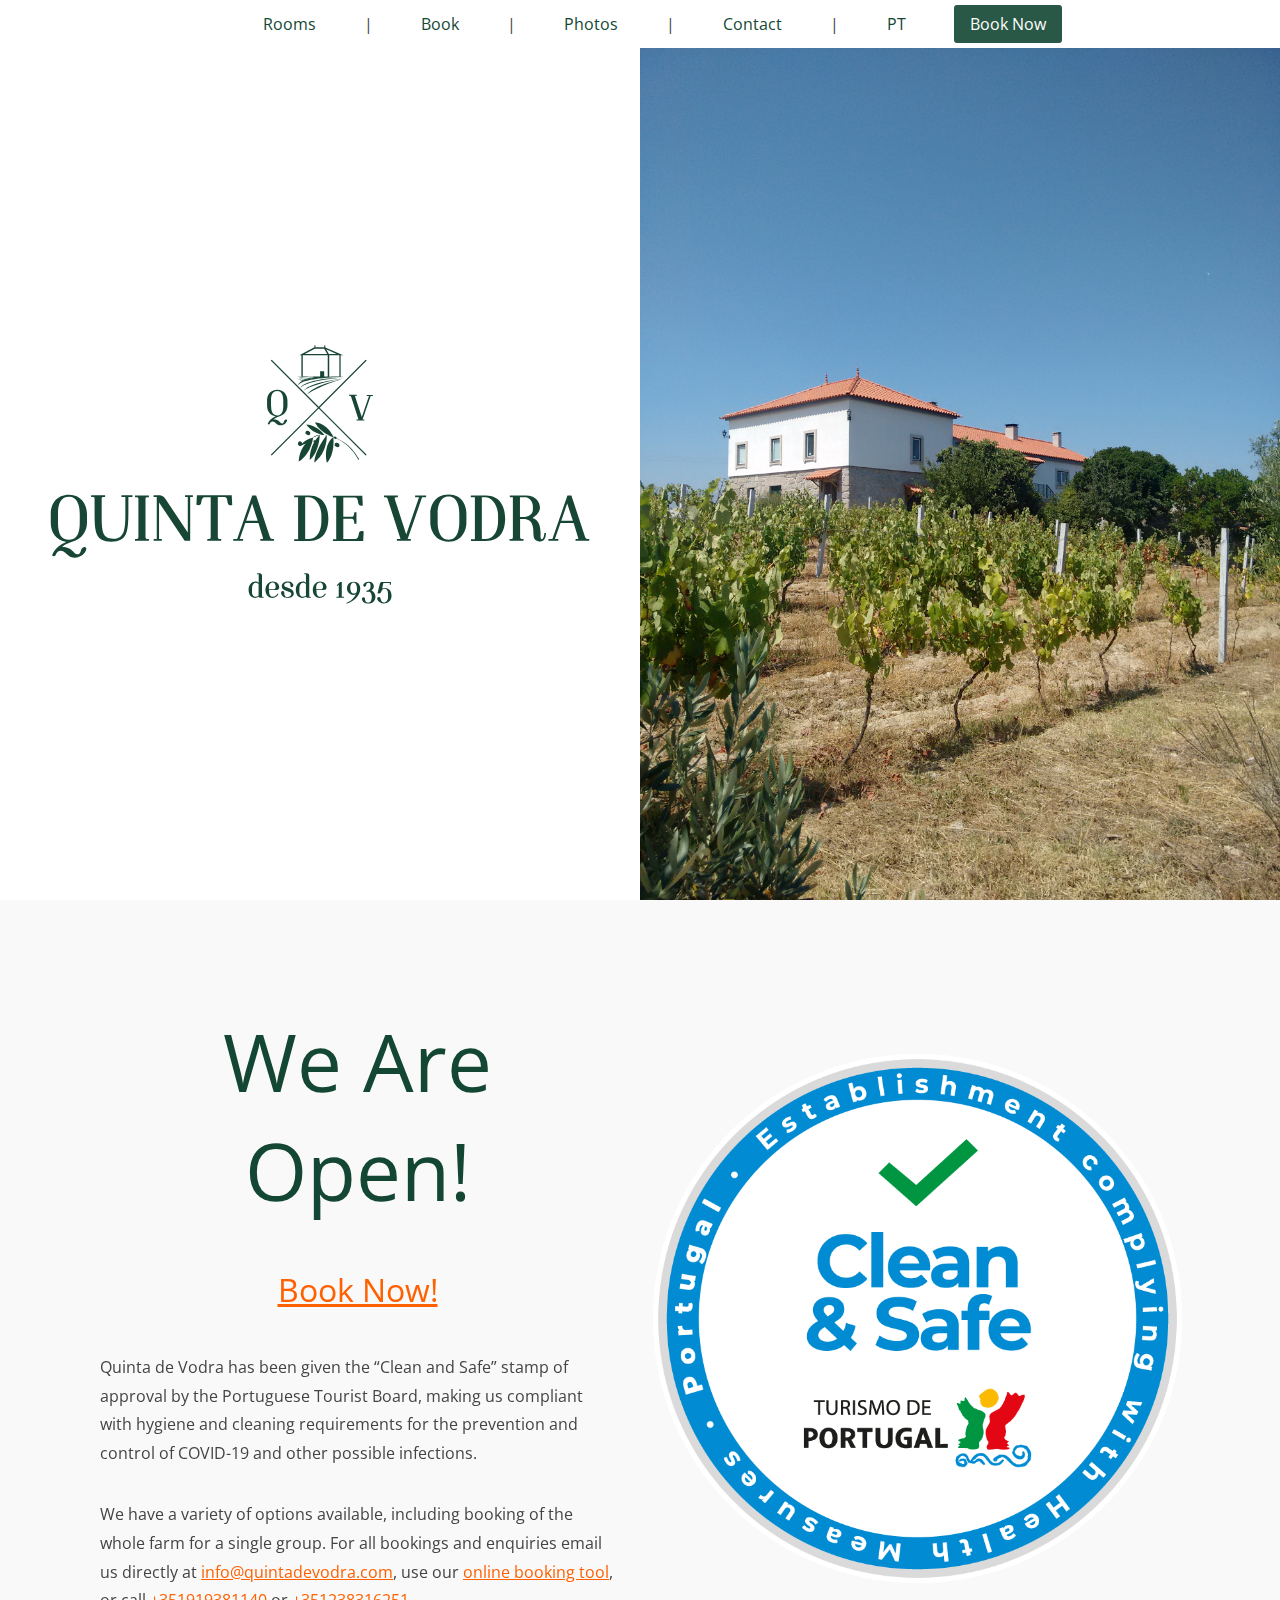
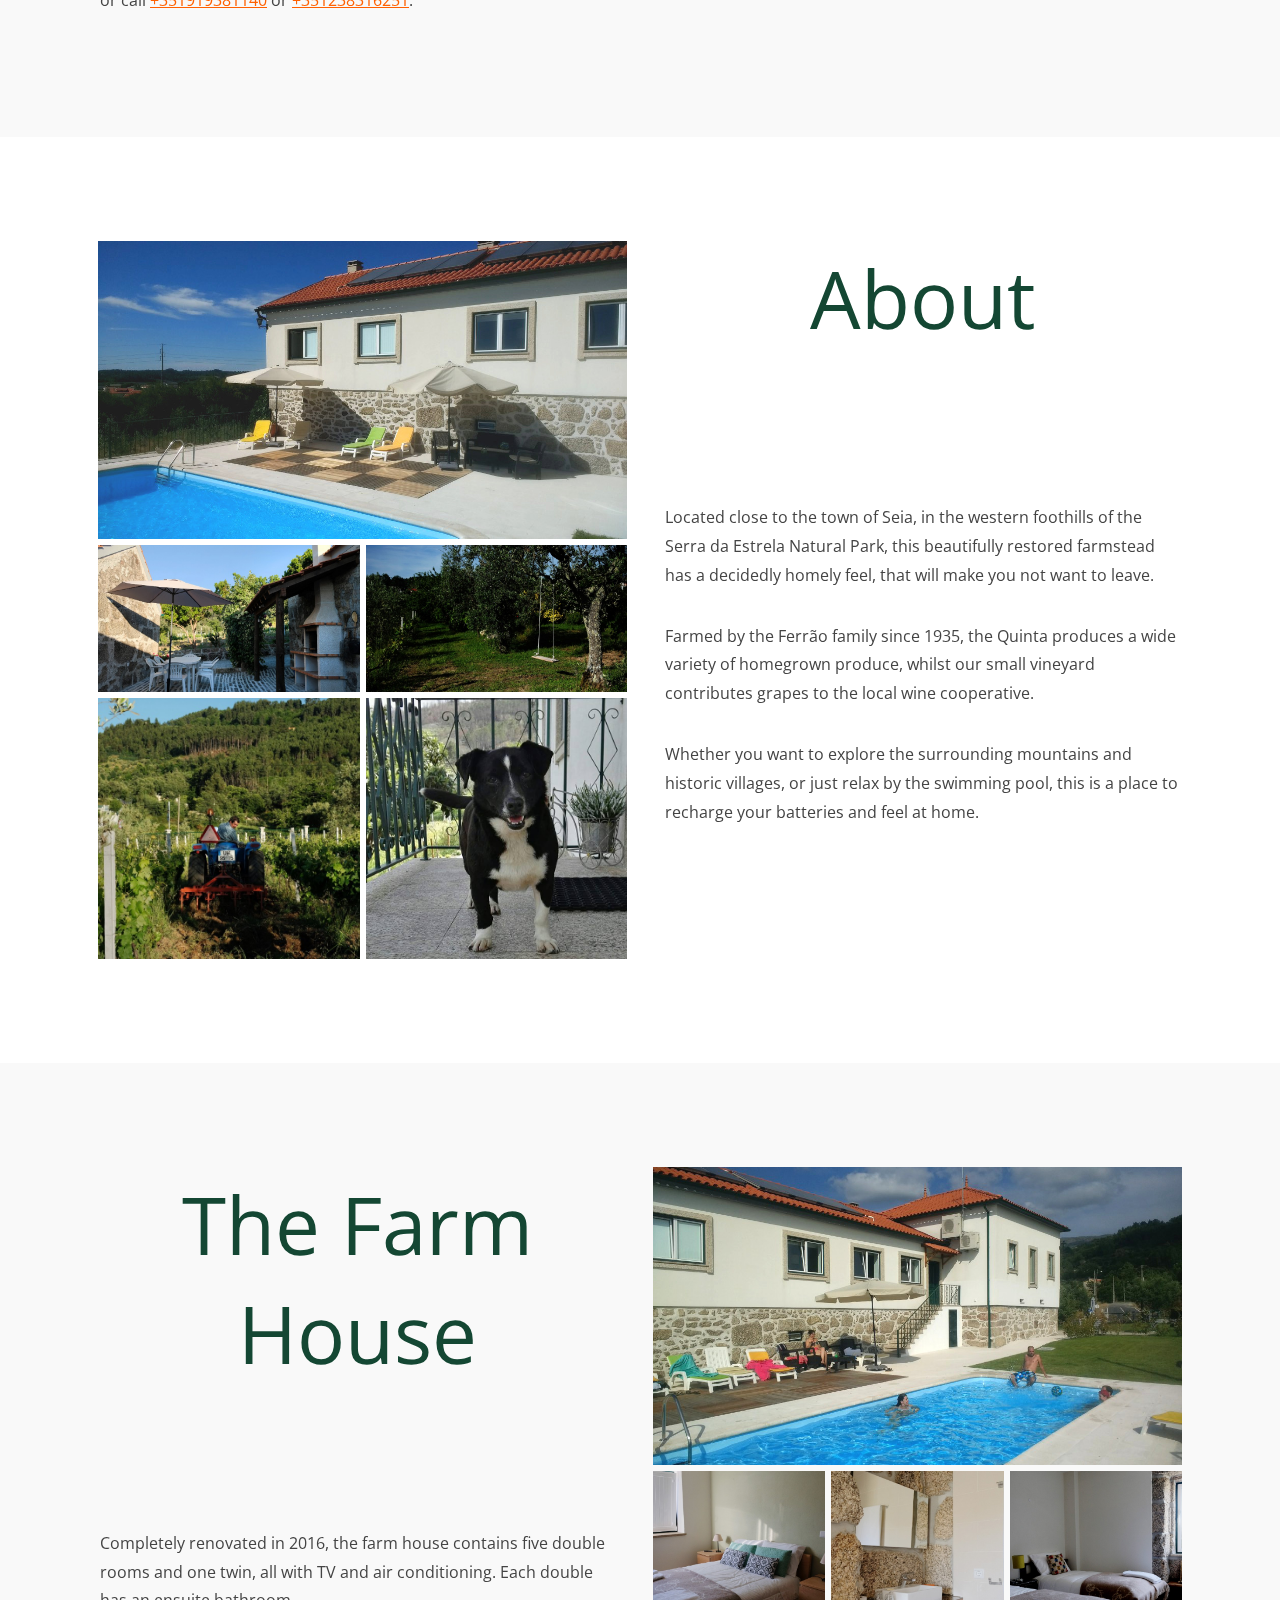
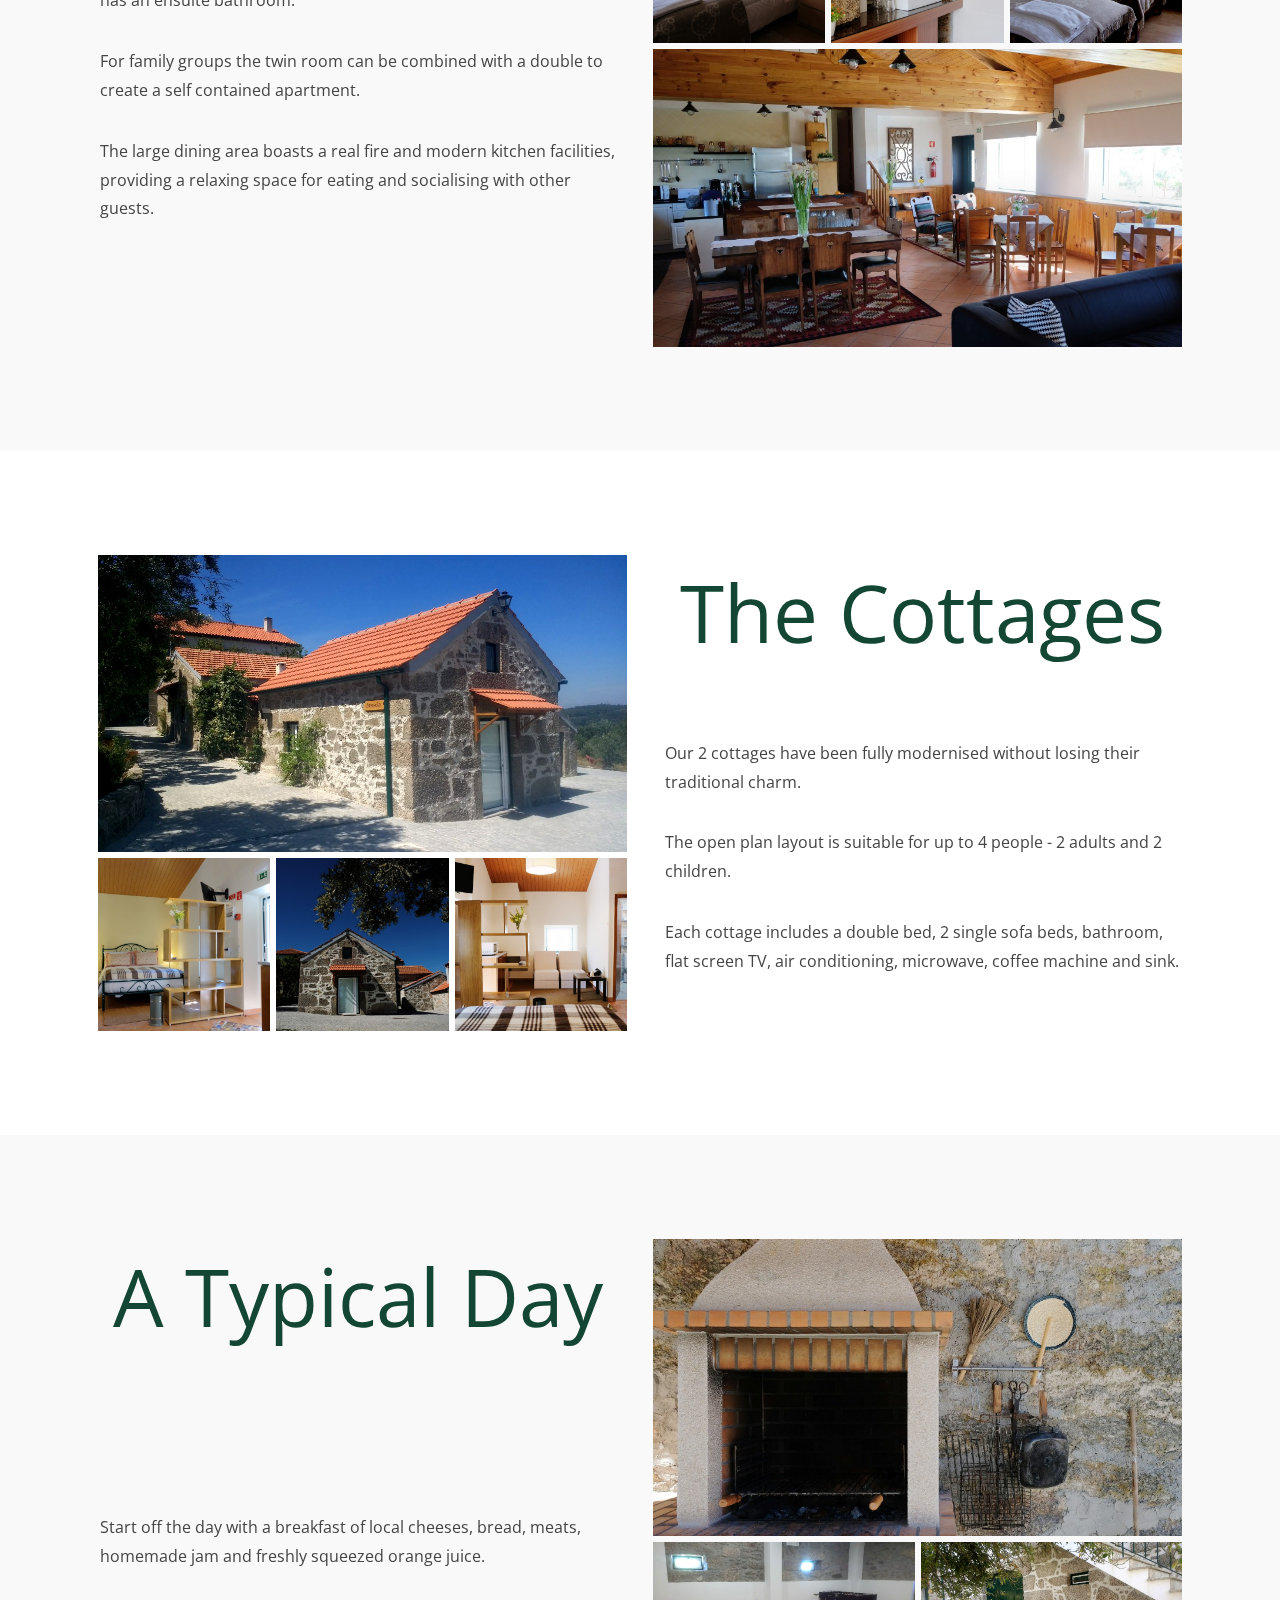
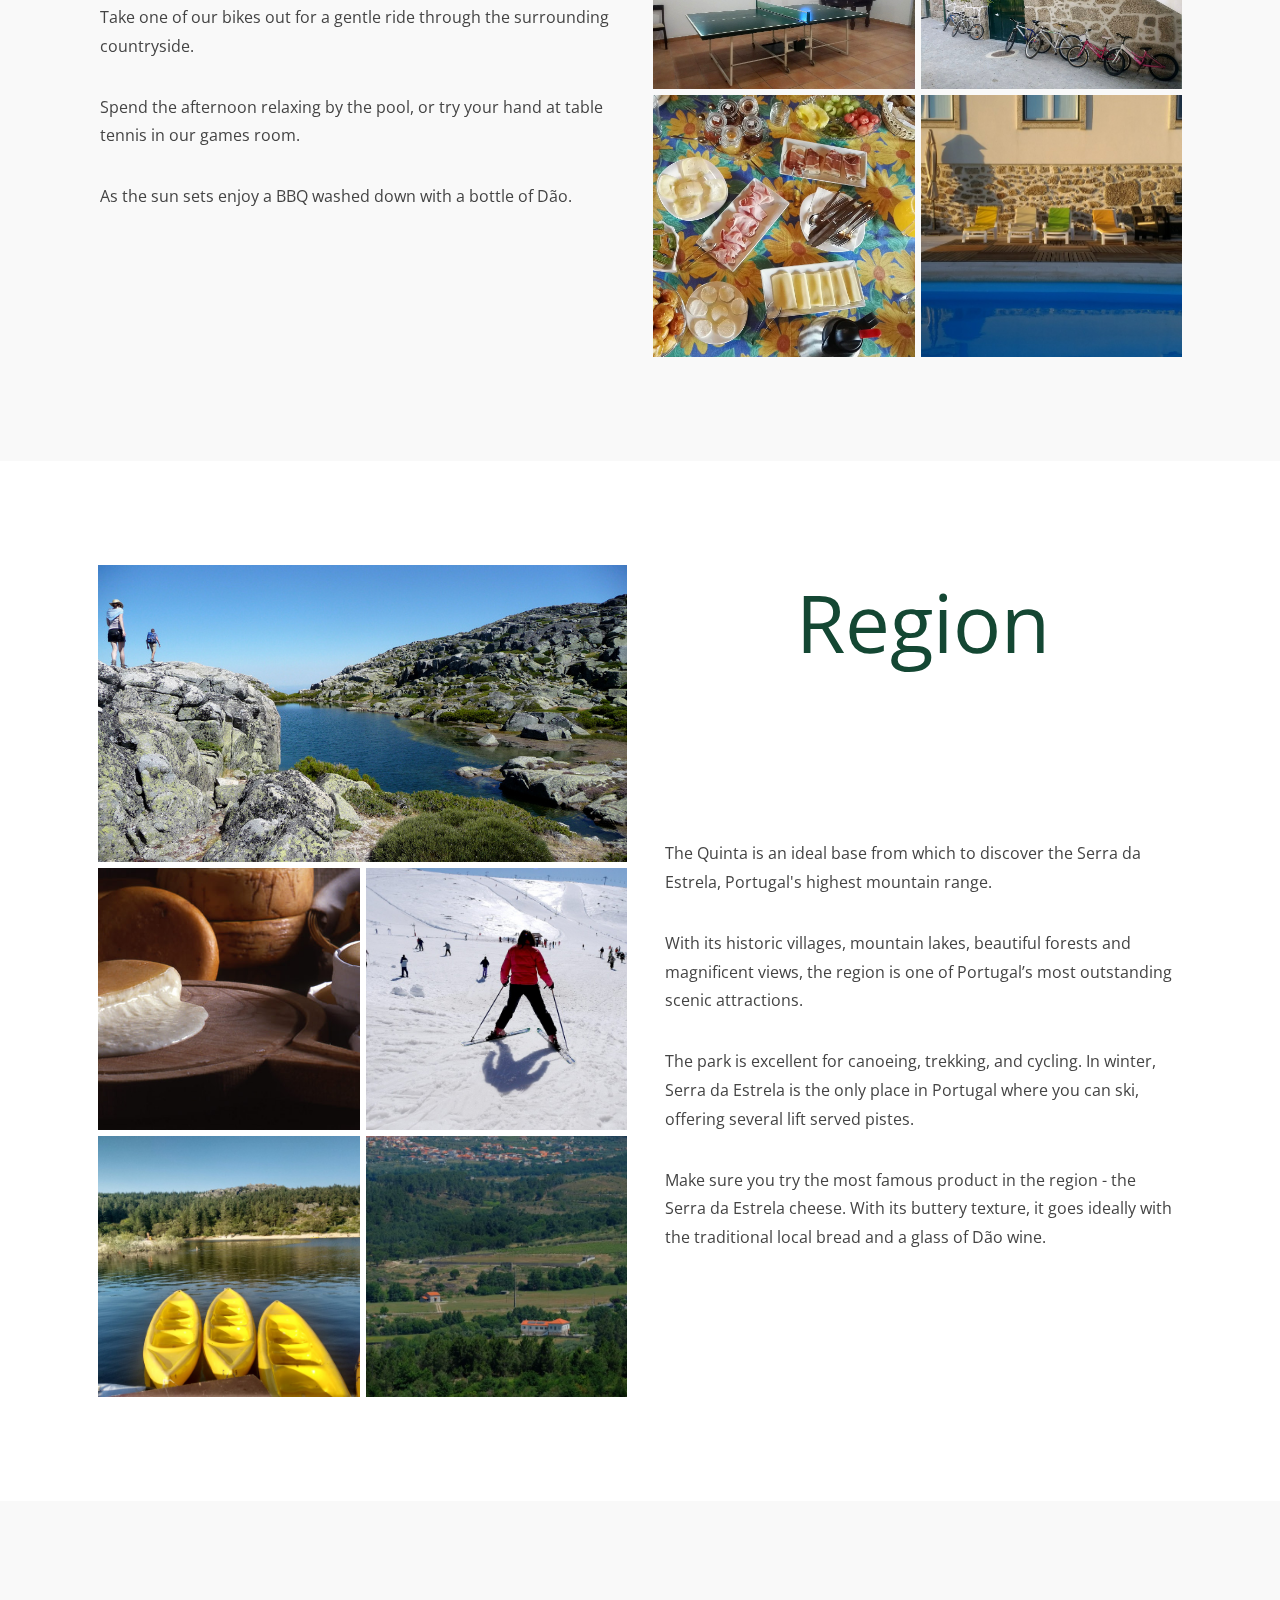
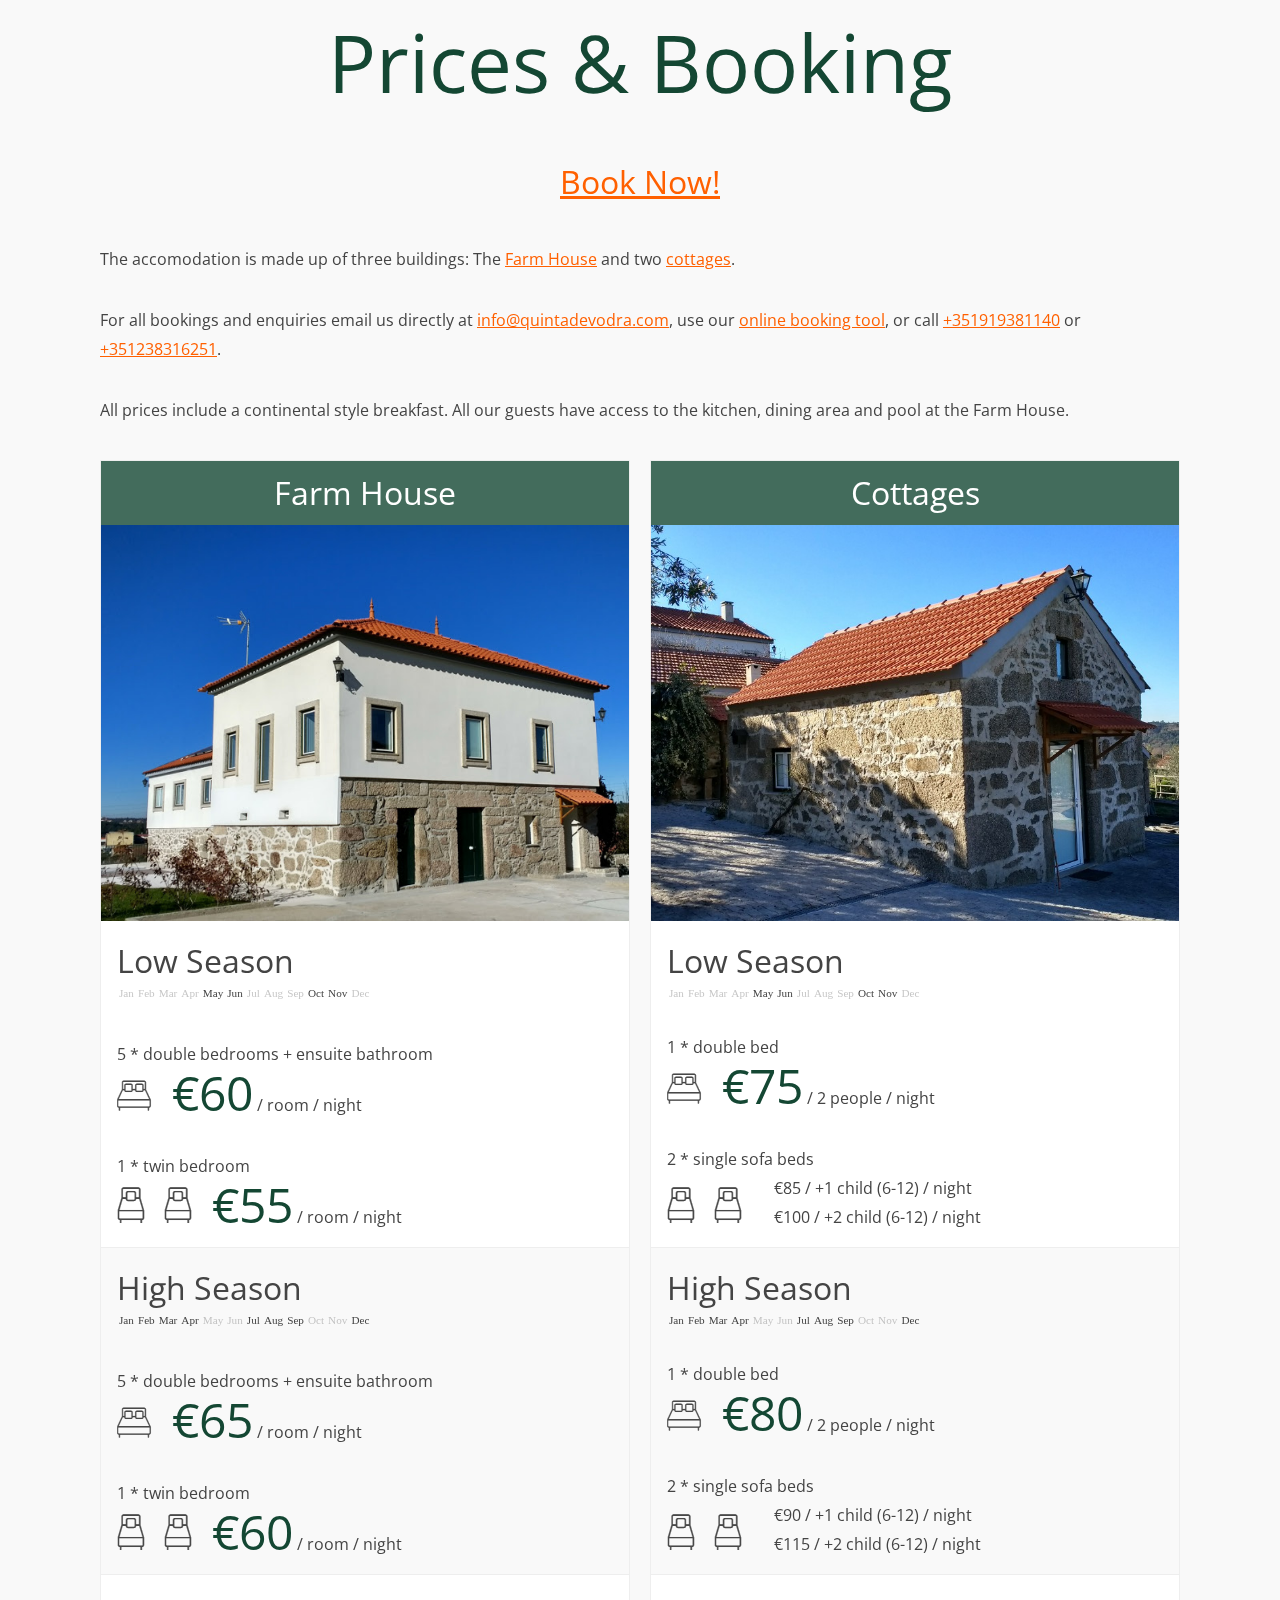
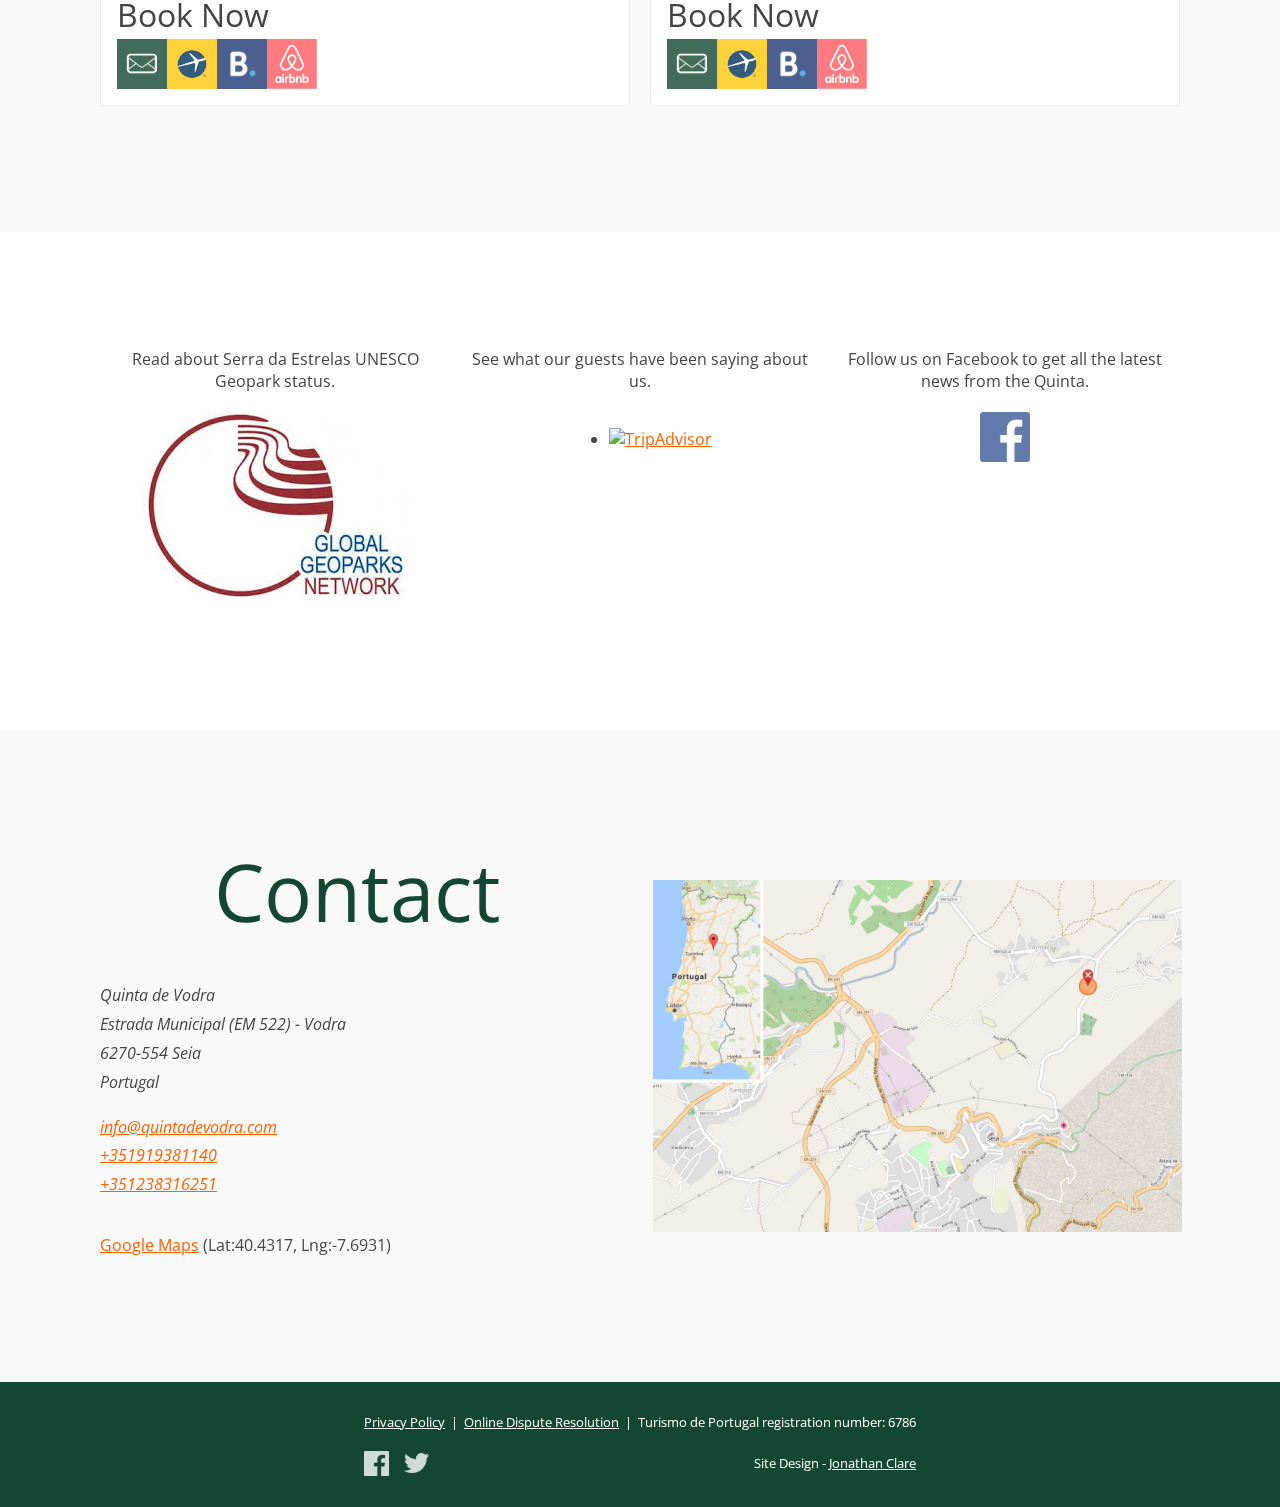
==== index.html @ 59749ae4 "Update" ====
<!doctype html>
<html lang="en">
    <head>
        <title>Quinta de Vodra</title>
        <link rel="icon" href="./img/icon.png">

        <!-- Defaults -->
        <meta charset="utf-8">
        <meta http-equiv="x-ua-compatible" content="ie=edge">
        <meta name="viewport" content="width=device-width, initial-scale=1">

        <!-- Keywords for google search -->
        <meta name="description" content="Located 2km from the town of Seia, in the western foothills of the Serra da Estrela Natural Park, this beautifully restored farmstead has a decidedly homely feel, that will make you not want to leave.">
        <meta name="keywords" content="Quinta, Quinta de Vodra, Serra da Estrela, Seia, Portugal, R:Região do Centro, Hotel, Hotéis, unesco, geopark">

        <!-- Facebook -->          
        <meta property="og:title" content="Quinta de Vodra" />
        <meta property="og:type" content="website" />
        <meta property="og:image" content="http://quintadevodra.com/img/house_square.jpg" />
        <meta property="og:url" content="http://quintadevodra.com" />
        <meta property="og:description" content="Located 3km from the town of Seia, in the western foothills of the Serra da Estrela Natural Park, this beautifully restored farmstead has a decidedly homely feel, that will make you not want to leave." />

        <!-- Twitter -->          
        <meta name="twitter:title" content="Quinta de Vodra" />
        <meta name="twitter:card" content="summary" />
        <meta name="twitter:description" content="Located 3km from the town of Seia, in the western foothills of the Serra da Estrela Natural Park, this beautifully restored farmstead has a decidedly homely feel, that will make you not want to leave." />
        <meta name="twitter:image" content="http://quintadevodra.com/img/house_square.jpg" />

        <!-- Language version hint for google search -->
        <link rel="alternatve" hreflang="x-default" href="http://quintadevodra.com/">
        <link rel="alternatve" hreflang="pt" href="http://quintadevodra.com/pt/">

        <!-- Import webfonts -->
        <link href="https://fonts.googleapis.com/css?family=Open+Sans" rel="stylesheet">
        <link href="https://fonts.googleapis.com/css?family=Open+Sans+Condensed:Light" rel="stylesheet">

        <!-- Styles -->
        <link rel="stylesheet" type="text/css" href="./css/main.css"  />

        <!-- JavaScript -->
        <script src="./js/modernizr-custom.js"></script>
        <script src="./js/main.js"></script>
    </head>
    <body>

        <!-- Header -->
        <nav role="navigation" class="nav header flex-box">  
            <a class="nav-link flex-box" href="#mainhouse">Rooms</a> 
            <div class="flex-box">|</div>
            <a class="nav-link flex-box" href="#booking">Book</a>
            <div class="flex-box">|</div>
            <a class="nav-find-us nav-link flex-box" href="javascript:openSlideShow()">Photos</a>
            <div class="nav-find-us flex-box">|</div>
            <a class="nav-find-us nav-link flex-box" href="#contact">Contact</a>
            <div class="nav-find-us flex-box">|</div>
            <a class="nav-link flex-box" href="./pt/">PT</a>
            <div class="book-now-container flex-box" ><a class="book-now-button" href="https://neo.cultbooking.com/CPC/?agentcode=58078&hotelcode=56788&lang=en">Book Now</a></div>
         </nav>

        <!-- Banner-->
        <header class="banner flex-box">
            <div class="flex-box"><div class="banner-logo" style="background-image:url('./img/logo.svg')"></div></div>
            <div class="bg-img" style="background-image:url('./img/house.jpg')"></div>
        </header>

        <!-- Main content -->
        <main class="main">
            
            <section>
                <div class="section flex-box">
                    <div class="section-content flex-box">
                        <div class="section-header">We Are Open!</div>
                        <div class="section-info flex-box">
                            <p class="book-now"><a href="https://neo.cultbooking.com/CPC/?agentcode=58078&hotelcode=56788&lang=en">Book Now!</a></p>
                            <p>Quinta de Vodra has been given the “Clean and Safe” stamp of approval by the Portuguese Tourist Board,
                                making us compliant with hygiene and cleaning requirements for the 
                                prevention and control of COVID-19 and other possible infections.</p>
                            <p>We have a variety of options available, including booking of the whole farm for a single group. 
                                For all bookings and enquiries email us directly at <a href="mailto:info@quintadevodra.com?subject=Quinta de Vodra Website Booking Enquiry">info@quintadevodra.com</a>, use our <a href="https://neo.cultbooking.com/CPC/?agentcode=58078&hotelcode=56788&lang=en" target="_blank">online booking tool</a>, or call <a href="tel:+351919381140">+351919381140</a> or <a href="tel:+351238316251">+351238316251</a>.</p>
                        </div>   
                    </div>
                    <div class="section-images flex-box">
                        <div class="flex-box">
                             <div><div class="bg-img ratio-1-1 bg-img-contain" style="background-image:url('./img/clean.png');"></div></div>
                        </div>
                    </div>
                </div>
            </section> 
            
            <!-- About section -->
            <section id="about">
                <div class="section switch flex-box">
                    <div class="section-content flex-box">
                        <div class="section-header">About</div>
                        <div class="section-info flex-box">  
                            <p>Located close to the town of Seia, in the western foothills of the Serra da Estrela Natural Park, this beautifully restored farmstead has a decidedly homely feel, that will make you not want to leave.</p>
                            <p>Farmed by the Ferrão family since 1935, the Quinta produces a wide variety of homegrown produce, whilst our small vineyard contributes grapes to the local wine cooperative.</p>
                            <p>Whether you want to explore the surrounding mountains and historic villages, or just relax by the swimming pool, this is a place to recharge your batteries and feel at home.</p>
                        </div>
                    </div>                        
                    <div class="section-images flex-box">
                        <div class="flex-box">
                            <div><div class="slide bg-img ratio-16-9" style="background-image:url('./img/IMG_20170725_165225070.jpg')" data-title="The Pool"></div></div>
                        </div>
                        <div class="flex-box">
                            <div><div class="slide bg-img ratio-16-9" style="background-image:url('./img/DSCF3603.jpg')" data-title="BBQ"></div></div>
                            <div><div class="slide bg-img ratio-16-9" style="background-image:url('./img/DSCF4002.jpg')" data-title="The Farm"></div></div>
                        </div>
                        <div class="flex-box">
                            <div><div class="slide bg-img ratio-1-1" style="background-image:url('./img/DSCF3599.jpg')" data-title="Farm Work"></div></div>
                            <div><div class="slide bg-img ratio-1-1" style="background-image:url('./img/faisca.jpg')" data-title="Faisca, our friendly farm dog"></div></div>
                        </div>
                    </div>
                </div>
            </section>

            <!-- Rooms section -->
            <!--section id="rooms">
                <div class="section flex-box">
                    <div class="section-content flex-box">
                        <div class="section-header">Accommodation</div>
                        <div class="section-info flex-box">                          
                            <p>The accomodation is composed of three buildings: The <a href="#mainhouse">Farm House</a> and two separate <a href="#cottages">cottages</a>. All our guests have access to the kitchen, dining area and pool at the Farm House.</p>
                        </div>   
                    </div>      
                </div>
            </section-->

            <!-- Farm House section -->
            <section id="mainhouse">
                <div class="section flex-box">
                    <div class="section-content flex-box">
                        <div class="section-header">The Farm House</div>
                        <div class="section-info flex-box">          
                            <p>Completely renovated in 2016, the farm house contains five double rooms and one twin, all with TV and air conditioning. Each double has an ensuite bathroom.</p>
                            <p>For family groups the twin room can be combined with a double to create a self contained apartment.</p>
                            <p>The large dining area boasts a real fire and modern kitchen facilities, providing a relaxing space for eating and socialising with other guests.</p>
                        </div>   
                    </div>        
                    <div class="section-images flex-box">
                        <div class="flex-box">
                            <div><div class="slide bg-img ratio-16-9" style="background-image:url('./img/IMG_20170720_173329855.jpg')" data-title="Farm House"></div></div>
                        </div>
                        <div class="flex-box">
                            <div><div class="slide bg-img ratio-1-1" style="background-image:url('./img/DSCF3579.jpg')" data-title="Farm House"></div></div>
                            <div><div class="slide bg-img ratio-1-1" style="background-image:url('./img/DSCF3959.jpg')" data-title="Farm House"></div></div>
                            <div><div class="slide bg-img ratio-1-1" style="background-image:url('./img/DSCF3935.jpg')" data-title="Farm House"></div></div>
                        </div> 
                        <div class="flex-box">
                            <div><div class="slide bg-img ratio-16-9" style="background-image:url('./img/DSCF3460.jpg')" data-title="Farm House"></div></div>
                        </div>
                    </div>                
                </div>
            </section>

            <!-- Cottage section -->
            <section id="cottages">
                <div class="section switch flex-box">
                    <div class="section-content flex-box">
                        <div class="section-header">The Cottages</div>
                        <div class="section-info flex-box">
                            <p>Our 2 cottages have been fully modernised without losing their traditional charm.</p>
                            <p>The open plan layout is suitable for up to 4 people - 2 adults and 2 children.</p>
                            <p>Each cottage includes a double bed, 2 single sofa beds, bathroom, flat screen TV, air conditioning, microwave, coffee machine and sink.</p>
                        </div>                      
                    </div>
                    <div class="section-images flex-box">
                        <div class="flex-box">
                            <div><div class="slide bg-img ratio-16-9" style="background-image:url('./img/IMG_20170721_114149538.jpg')" data-title="Cottage"></div></div>
                        </div>
                        <div class="flex-box">
                            <div><div class="slide bg-img ratio-1-1" style="background-image:url('./img/DSCF3815.jpg')" data-title="Cottage"></div></div>
                            <div><div class="slide bg-img ratio-1-1" style="background-image:url('./img/DSCF3784.jpg')" data-title="Cottage"></div></div>
                            <div><div class="slide bg-img ratio-1-1" style="background-image:url('./img/DSCF3805.jpg')" data-title="Cottage"></div></div>
                        </div>
                    </div>
                </div>
            </section>

            <!-- Day section -->
            <section id="day">
                <div class="section flex-box">
                    <div class="section-content flex-box">
                        <div class="section-header">A Typical Day</div>
                        <div class="section-info flex-box">
                            <p>Start off the day with a breakfast of local cheeses, bread, meats, homemade jam and freshly squeezed orange juice.</p>
                            <p>Take one of our bikes out for a gentle ride through the surrounding countryside.</p>
                            <p>Spend the afternoon relaxing by the pool, or try your hand at table tennis in our games room.</p>
                            <p>As the sun sets enjoy a BBQ washed down with a bottle of Dão.</p>
                        </div>                      
                    </div>
                    <div class="section-images flex-box">
                        <div class="flex-box">
                            <div><div class="slide bg-img ratio-16-9" style="background-image:url('./img/DSCF3868.jpg')" data-title="BBQ"></div></div>
                        </div>
                        <div class="flex-box">
                            <div><div class="slide bg-img ratio-16-9" style="background-image:url('./img/IMG_20170725_165849221.jpg')" data-title="Games Room"></div></div>
                            <div><div class="slide bg-img ratio-16-9" style="background-image:url('./img/IMG_20170720_173010990.jpg')" data-title="Bikes"></div></div>
                        </div>
                        <div class="flex-box">
                            <div><div class="slide bg-img ratio-1-1" style="background-image:url('./img/breakfast.jpg')" data-title="Breakfast"></div></div>
                            <div><div class="slide bg-img ratio-1-1" style="background-image:url('./img/IMG_20170724_202020414.jpg')" data-title="Pool"></div></div>
                        </div>
                    </div>
                </div>
            </section>

            <!-- Region section -->
            <section id="region">
                <div class="section switch flex-box">
                    <div class="section-content flex-box">
                        <div class="section-header">Region</div>
                        <div class="section-info flex-box">
                            <p>The Quinta is an ideal base from which to discover the Serra da Estrela, Portugal's highest mountain range.</p>
                            <p>With its historic villages, mountain lakes, beautiful forests and magnificent views, the region is one of Portugal’s most outstanding scenic attractions.</p>
                            <p>The park is excellent for canoeing, trekking, and cycling. In winter, Serra da Estrela is the only place in Portugal where you can ski, offering several lift served pistes.</p>
                            <p>Make sure you try the most famous product in the region - the Serra da Estrela cheese. With its buttery texture, it goes ideally with the traditional local bread and a glass of Dão wine.</p>
                        </div>                      
                    </div>
                    <div class="section-images flex-box">
                        <div class="flex-box">
                            <div><div class="slide bg-img ratio-16-9" style="background-image:url('./img/3948210705_cbf1640d76_b.jpg')" data-title="Trekking in the Serra da Estrela"></div></div>
                        </div>
                        <div class="flex-box">
                            <div><div class="slide bg-img ratio-1-1" style="background-image:url('./img/cheese.jpg')" data-title="The famous Serra da Estrela cheese"></div></div>
                            <div><div class="slide bg-img ratio-1-1" style="background-image:url('./img/ski.jpg')" data-title="Skiing in the Serra da Estrela"></div></div>
                        </div>
                        <div class="flex-box">
                            <div><div class="slide bg-img ratio-1-1" style="background-image:url('./img/mountains.jpg')" data-title="Canoeing and swimming in the Serra da Estrela"></div></div>
                            <div><div class="slide bg-img ratio-1-1" style="background-image:url('./img/DSCF3907.jpg')" data-title="The Quinta from above"></div></div>
                        </div>
                    </div>
                </div>
            </section> 

            <!-- Booking section -->
            <section id="booking">
                <div class="section flex-box">
                    <div class="section-content flex-box">
                        <div class="section-header">Prices &amp; Booking</div>
                        <div class="section-info flex-box">
                            <p class="book-now"><a href="https://neo.cultbooking.com/CPC/?agentcode=58078&hotelcode=56788&lang=en">Book Now!</a></p>
                            <p>The accomodation is made up of three buildings: The <a href="#mainhouse">Farm House</a> and two <a href="#cottages">cottages</a>.
                            <p>
                                For all bookings and enquiries email us directly at <a href="mailto:info@quintadevodra.com?subject=Quinta de Vodra Website Booking Enquiry">info@quintadevodra.com</a>, use our <a href="https://neo.cultbooking.com/CPC/?agentcode=58078&hotelcode=56788&lang=en" target="_blank">online booking tool</a>, or call <a href="tel:+351919381140">+351919381140</a> or <a href="tel:+351238316251">+351238316251</a>.
                            </p>
                            <p>
                                All prices include a continental style breakfast. All our guests have access to the kitchen, dining area and pool at the Farm House.
                            </p>
                            <div class="booking-cards flex-box">

                                <!-- Farm House booking card -->
                                <div class="booking-card flex-box">
                                    <div class="booking-card-title flex-box">Farm House</div>  
                                    <div><div class="bg-img ratio-4-3" style="background-image:url('./img/IMG_20161226_132126255_HDR.jpg')"></div></div>
                                    <div class="booking-card-content flex-box">
                                        <div class="booking-card-subtitle"><div class="booking-card-subtitle-text">Low Season</div><div class="booking-card-dates flex-box"><div>Jan</div><div>Feb</div><div>Mar</div><div>Apr</div><div class="in">May</div><div class="in">Jun</div><div>Jul</div><div>Aug</div><div>Sep</div><div class="in">Oct</div><div class="in">Nov</div><div>Dec</div></div></div> 
                                        <div>5 * double bedrooms + ensuite bathroom<br/><span class="booking-card-img"><img src="./img/doublebed.png" alt="double bed" /></span><span class="booking-card-price">&euro;60</span> / room / night </div>
                                        <div>1 * twin bedroom<br/><span class="booking-card-img"><img src="./img/twinbed.png" alt="twin bed" /></span><span class="booking-card-price">&euro;55</span> / room / night </div>                         
                                        <div class="booking-card-subtitle separator high-season"><div class="booking-card-subtitle-text">High Season</div><div class="booking-card-dates flex-box"><div class="in">Jan</div><div class="in">Feb</div><div class="in">Mar</div><div class="in">Apr</div><div>May</div><div>Jun</div><div class="in">Jul</div><div class="in">Aug</div><div class="in">Sep</div><div>Oct</div><div>Nov</div><div class="in">Dec</div></div></div> 
                                        <div class="high-season">5 * double bedrooms + ensuite bathroom<br/><span class="booking-card-img"><img src="./img/doublebed.png" alt="double bed" /></span><span class="booking-card-price">&euro;65</span> / room / night </div>
                                        <div class="high-season">1 * twin bedroom<br/><span class="booking-card-img"><img src="./img/twinbed.png" alt="twin bed" /></span><span class="booking-card-price">&euro;60</span> / room / night </div>                         
                                        <div class="booking-card-subtitle separator">
                                            <div class="booking-card-subtitle-text">Book Now</div>   
                                            <div class="flex-box">                                                         
                                                <a class="booking-logo" href="mailto:info@quintadevodra.com?subject=Quinta de Vodra Website Booking Enquiry"><div class="bg-img ratio-1-1" style="background-image:url('./img/mail.png')" title="Email"></div></a>
                                                <a class="booking-logo" href="https://www.expedia.co.uk/Seia-Hotels-Quinta-De-Vodra.h18154870.Hotel-Information" target="_blank"><div class="bg-img ratio-1-1" style="background-image:url('./img/expedia.png')" title="Expedia"></div></a>
                                                <a class="booking-logo" href="https://www.booking.com/hotel/pt/quinta-da-vodra.en-gb.html" target="_blank"><div class="bg-img ratio-1-1" style="background-image:url('./img/booking.png')" title="Booking"></div></a>
                                                <a class="booking-logo" href="javascript:showModal('modal-airbnb')"><div class="bg-img ratio-1-1" style="background-image:url('./img/airbnb.png')" title="Airbnb"></div></a>                                    
                                            </div>     
                                        </div>
                                    </div>
                                </div>
                                
                                <!-- Cottage booking card -->
                                <div class="booking-card flex-box">
                                    <div class="booking-card-title flex-box">Cottages</div> 
                                    <div><div class="bg-img ratio-4-3" style="background-image:url('./img/IMG_20161226_131909850_HDR.jpg')"></div></div> 
                                    <div class="booking-card-content flex-box">
                                        <div class="booking-card-subtitle"><div class="booking-card-subtitle-text">Low Season</div><div class="booking-card-dates flex-box"><div>Jan</div><div>Feb</div><div>Mar</div><div>Apr</div><div class="in">May</div><div class="in">Jun</div><div>Jul</div><div>Aug</div><div>Sep</div><div class="in">Oct</div><div class="in">Nov</div><div>Dec</div></div></div> 
                                        <div>1 * double bed<br/><span class="booking-card-img"><img src="./img/doublebed.png" alt="double bed" /></span><span class="booking-card-price">&euro;75</span> / 2 people / night</div>   
                                        <div>2 * single sofa beds</br><span class="booking-card-img"><img src="./img/twinbed.png" alt="2 sofa beds" /></span><span class="booking-card-price">&nbsp;</span><div style="display: inline-block"> &euro;85  / +1 child (6-12) / night<br/>&euro;100  / +2 child (6-12) / night</div></div>  
                                        <div class="booking-card-subtitle separator high-season"><div class="booking-card-subtitle-text">High Season</div><div class="booking-card-dates flex-box"><div class="in">Jan</div><div class="in">Feb</div><div class="in">Mar</div><div class="in">Apr</div><div>May</div><div>Jun</div><div class="in">Jul</div><div class="in">Aug</div><div class="in">Sep</div><div>Oct</div><div>Nov</div><div class="in">Dec</div></div></div> 
                                        <div class="high-season">1 * double bed<br/><span class="booking-card-img"><img src="./img/doublebed.png" alt="double bed" /></span><span class="booking-card-price">&euro;80</span> / 2 people / night</div>   
                                        <div class="high-season">2 * single sofa beds</br><span class="booking-card-img"><img src="./img/twinbed.png" alt="2 sofa beds" /></span><span class="booking-card-price">&nbsp;</span><div style="display: inline-block"> &euro;90  / +1 child (6-12) / night<br/>&euro;115  / +2 child (6-12) / night</div></div>  
                                        <div class="booking-card-subtitle separator">
                                            <div class="booking-card-subtitle-text">Book Now</div>   
                                            <div class="flex-box">                                                            
                                                <a class="booking-logo" href="mailto:info@quintadevodra.com?subject=Quinta de Vodra Website Booking Enquiry"><div class="bg-img ratio-1-1" style="background-image:url('./img/mail.png')" title="Email"></div></a>
                                                <a class="booking-logo" href="https://www.expedia.co.uk/Seia-Hotels-Quinta-De-Vodra.h18154870.Hotel-Information" target="_blank"><div class="bg-img ratio-1-1" style="background-image:url('./img/expedia.png')" title="Expedia"></div></a>
                                                <a class="booking-logo" href="https://www.booking.com/hotel/pt/quinta-da-vodra.en-gb.html" target="_blank"><div class="bg-img ratio-1-1" style="background-image:url('./img/booking.png')" title="Booking"></div></a>
                                                <a class="booking-logo" href="javascript:showModal('modal-airbnb')"><div class="bg-img ratio-1-1" style="background-image:url('./img/airbnb.png')" title="Airbnb"></div></a>                                    
                                            </div>   
                                        </div>
                                    </div>
                                </div>

                            </div>
                        </div>         
                    </div>
                </div>
            </section> 

            <!-- Social section -->
            <section id="social">
                <div class="section flex-box">
                    <div class="section-content flex-box">
                        <div class="section-social flex-box">  
                            <!-- Geopark -->
                            <div class="flex-box"> 
                                <div class="flex-box">Read about Serra da Estrelas UNESCO Geopark status.</div>
                                <div class="flex-box">
                                    <a href="https://rewildingeurope.com/rew-project/rewilding-geopark-estrela/" target="_blank">
                                        <img src="./img/geopark.jpg" title="Geopark"/>
                                    </a>
                                </div> 
                            </div> 

                            <!-- Trip Advisor -->
                            <div class="flex-box">  
                                <div class="flex-box">See what our guests have been saying about us.</div>
                                <div class="flex-box">
                                    <div id="TA_cdsratingsonlynarrow563" class="TA_cdsratingsonlynarrow">
                                        <ul id="hybbG9JJf2YH" class="TA_links uJH9eY">
                                            <li id="qHiFg0mK" class="ZlS9q08">
                                                <a target="_blank" href="https://www.tripadvisor.co.uk/"><img src="https://www.tripadvisor.co.uk/img/cdsi/img2/branding/tripadvisor_logo_transp_340x80-18034-2.png" alt="TripAdvisor"/></a>
                                            </li>
                                        </ul>
                                    </div>                                
                                    <script src="https://www.jscache.com/wejs?wtype=cdsratingsonlynarrow&amp;uniq=563&amp;locationId=12370448&amp;lang=en_UK&amp;border=true&amp;shadow=false&amp;backgroundColor=white&amp;display_version=2"></script>   
                                </div>
                            </div>  

                            <!-- Facebook -->
                            <div class="flex-box"> 
                                <div class="flex-box">Follow us on Facebook to get all the latest news from the Quinta.</div>
                                <div class="flex-box">
                                    <a class="booking-logo" href="https://www.facebook.com/quintadevodra/" target="_blank">
                                        <div class="bg-img ratio-1-1" style="background-image:url('./img/facebook.png')" title="Facebook"></div>
                                    </a>
                                </div> 
                            </div> 

                        </div>   
                    </div>      
                </div>
            </section>

            <!-- Contact section -->
            <section id="contact">
                <div class="section flex-box">
                    <div class="section-content flex-box">
                        <div class="section-header">Contact</div>
                        <div class="section-info flex-box">
                            <address>
                                <p>Quinta de Vodra<br/>Estrada Municipal (EM 522) - Vodra<br/>6270-554 Seia<br/>Portugal</p>
                                <p><a href="mailto:info@quintadevodra.com">info@quintadevodra.com</a>
                                <br/><a href="tel:+351919381140">+351919381140</a>
                                <br/><a href="tel:+351238316251">+351238316251</a></p>
                            </address>
                            <p><a href="https://www.google.com/maps/place/Quinta+de+Vodra/@40.431918,-7.694747,1725m/data=!3m1!1e3!4m5!3m4!1s0x0:0x8f6ee46d5252d844!8m2!3d40.4317202!4d-7.6931869?hl=en-GB" target="_blank">Google Maps</a> (Lat:40.4317, Lng:-7.6931)</p>
                        </div>   
                    </div>
                    <div class="section-images flex-box">
                        <div class="flex-box">
                            <div><div class="slide bg-img ratio-4-3 bg-img-contain" style="background-image:url('./img/map.jpg')" data-title="Location (Lat:40.4317, Lng:-7.6931)"></div></div>
                        </div>
                    </div>
                </div>
            </section> 

            <!-- Footer section -->
            <section id="footer">
                <div class="section flex-box">
                    <div class="section-content section-content-footer flex-box">
                        <div class="section-footer flex-box">    
                            <div class="section-footer-row-1 flex-box">
                                <div><a href="./docs/politica-privacidade-cookies.pdf" target="_blank">Privacy Policy</a></div>
                                <div><a href="./docs/resolucao-litigios.pdf" target="_blank">Online Dispute Resolution</a></div>
                                <div>Turismo de Portugal registration number: 6786</div>
                            </div>
                            <div class="section-footer-row-2 flex-box">
                                <div class="flex-box">
                                    <a class="share-icon" href="https://www.facebook.com/share.php?u=http://quintadevodra.com/" target="_blank"><div class="bg-img bg-img-contain ratio-1-1" style="background-image:url('./img/facebook-share-white.png')" title="Share on Facebook"></div></a>
                                    <a class="share-icon" href="https://twitter.com/home?status=http://quintadevodra.com/" target="_blank"><div class="bg-img bg-img-contain ratio-1-1" style="background-image:url('./img/twitter-share-white.png')" title="Share on Twitter"></div></a>
                                </div>
                                <div class="flex-box">Site Design&nbsp;-&nbsp;<a href="http://jonathanclare.github.io/" target="_blank">Jonathan Clare</a></div>
                            </div>
                        </div>   
                    </div>      
                </div>
            </section>
        </main>   

        <!-- The Modal -->
        <div id="modal-airbnb" class="modal">
            <div class="modal-content">
                <div class="modal-header">
                    <span class="modal-close">&times;</span>
                </div>
                <div class="modal-body modal-airbnb flex-box">
                    <div><div class="modal-airbnb-logo"><div class="bg-img bg-img-contain ratio-1-1" style="background-image:url('./img/airbnb-logo.png')"></div></div></div>
                    <div>
                        Farm House<br/>
                        <a href="https://www.airbnb.co.uk/rooms/20434976" target="_blank">Double Room</a><br/>
                        <a href="https://www.airbnb.co.uk/rooms/17950147" target="_blank">Twin Room</a>
                    </div>
                    <div>
                        Cottages<br/>
                        <a href="https://www.airbnb.co.uk/rooms/19166104" target="_blank">Azeite</a><br/>
                        <a href="https://www.airbnb.co.uk/rooms/20434199" target="_blank">Queijo</a>
                    </div>
                </div>
            </div>
        </div>

    </body>

    <!-- Google Analytics -->
    <script>
        (function(i,s,o,g,r,a,m){i['GoogleAnalyticsObject']=r;i[r]=i[r]||function(){
        (i[r].q=i[r].q||[]).push(arguments)},i[r].l=1*new Date();a=s.createElement(o),
        m=s.getElementsByTagName(o)[0];a.async=1;a.src=g;m.parentNode.insertBefore(a,m)
        })(window,document,'script','https://www.google-analytics.com/analytics.js','ga');
        ga('create', 'UA-92269252-1', 'auto');
        ga('send', 'pageview');
    </script>
</html>
---- css/main.css ----
html {
    box-sizing: border-box;
}

*,
*:before,
*:after {
    box-sizing: inherit;
}

body {
    font-family: 'Open Sans', sans-serif;
    font-size: 1rem;
    color: #444;
    margin: 0 auto;
    overflow-x: hidden;
}

/* Links */
a {
    color: #ff6000;
}
a:hover {
    color: #ff0000;
}

/* Flexbox defaults */
.flex-box {
    display: -webkit-box;
    display: -moz-box;
    display: -ms-flexbox;
    display: -webkit-flex;
    display: flex;
    flex-flow: row nowrap;
}

/* Prevent tap highlight and text selection */
.no-select {
    -webkit-tap-highlight-color: rgba(0, 0, 0, 0);
    -webkit-touch-callout: none;
    -webkit-user-select: none;
    -moz-user-select: none;
    -ms-user-select: none;
    user-select: none;
}

/* Navbars */
.nav {
    height: 3rem;
    background-color: #fff;
    position: fixed;
    right: 0;
    left: 0;
    z-index: 1000;
    white-space: nowrap;
    justify-content: center;
}
.nav > * {
    justify-content: center;
    align-items: center;
}
.nav-link {
    text-decoration: none;
    color: rgba(20, 71, 51, 1);
    flex: 1;
}
.nav-link:last-child {
    flex: 0 0 auto;
    padding: 0 1rem;
}
.nav-link:hover {
    color: #ff6000;
    text-decoration: underline;
}
.nav-icon {
    flex: 0 0 3rem;
    padding: 0.7rem;
}
.nav-icon img {
    flex: 0 0 auto;
    max-width: 100%;
    max-height: 100%;
}
.header {
    top: 0;
}
.nav-find-us {
    display: none;
}

/* Icon Links */
#facebook {
    background: #3b5998;
}
#airbnb {
    background: #ff5a5f;
}

/* Banner */
.banner {
    margin-top: 3rem;
    flex-flow: column nowrap;
    height: calc(100vh - 3rem);
}
.banner > div:nth-child(1) {
    flex: 1;
}
.banner > div:nth-child(2) {
    flex: 1.3;
}
.banner-logo {
    background-size: contain;
    background-repeat: no-repeat;
    background-position: 50% 50%;
    flex: 1;
    margin: 40px;
}

/* Sections */
.main > section:nth-child(odd) {
    background-color: #f9f9f9;
}
.section {
    flex-flow: column nowrap;
    margin: 0 auto;
    max-width: 1100px;
    padding: 4rem 0;
}
.section-content {
    flex-flow: column nowrap;
}
.section-header {
    color: #144733;
    font-family: 'Open Sans Condensed', sans-serif;
    font-size: 3rem;
    margin: 10px;
    text-align: center;
}
.section-images {
    justify-content: center;
    margin: 2px;
    flex-flow: column nowrap;
}
.section-images > div > div {
    flex: 1;
    margin: 2px;
}
.section-info {
    flex-flow: column nowrap;
    justify-content: center;
    margin: 10px;
    line-height: 1.8rem;
}

/* Footer */
.section-content-footer {
    align-items: center;
    color: #fff;
}
.main > section:last-child {
    background-color: rgba(20, 71, 51, 1);
    color: #fff;
}
.main > section:last-child > .section {
    padding: 1rem 0;
}
.section-footer {
    margin: 5px;
    align-items: stretch;
    flex-flow: column nowrap;
}
.section-footer > div {
    font-size: 0.8rem;
    padding: 5px;
}
.section-footer a {
    color: #fff;
}
.section-footer-row-1 {
    flex-flow: column nowrap;
}
.section-footer-row-1 > div {
    margin: 5px 0px;
    align-items: center;
}
.section-footer-row-2 {
    justify-content: space-between;
}
.section-footer-row-2 > div {
    margin: 5px 0px;
    align-items: center;
}
.share-icon {
    width: 25px;
    margin: 0 15px 0 0;
    opacity: 0.8;
    transition: opacity 0.3s;
}
.share-icon:hover {
    opacity: 1;
}

/* Social */
.section-social {
    margin: 10px;
    flex-flow: column nowrap;
}
.section-social > div {
    flex-flow: column nowrap;
    flex: 1;
}
.section-social > div:not(:last-child) {
    margin: 0 0 10px 0;
}
.section-social > div > div {
    text-align: center;
    margin: 10px 0px;
    align-items: center;
    justify-content: center;
}

/* Centered background images */
.bg-img {
    background-size: cover;
    background-repeat: no-repeat;
    background-position: 50% 50%;
}
.bg-img-contain {
    background-size: contain;
}

/* images */
.ratio-16-9 {
    padding-bottom: 56.25%;
}
.ratio-4-3 {
    padding-bottom: 75%;
}
.ratio-1-1 {
    padding-bottom: 100%;
}

/* Booking */
.book-now {
    text-align: center;
    font-size: 2rem;
}
.book-now-container {
    align-items: center;
    justify-content: center;
}
.book-now-button {
    border-radius: 3px;
    background-color: rgba(20, 71, 51, 1);
    color: white;
    padding: 0.5rem 1rem;
    margin-right:3px;
    opacity: 0.9;
    text-align: center;
    text-decoration: none;
}
.book-now-button:hover {
    opacity: 1;
    color: white;
}
.booking-cards {
    margin: 20px 0px;
    flex-flow: column nowrap;
}
.booking-card {
    flex-flow: column nowrap;
    background-color: #fff;
    border: 1px solid #eee;
}
.booking-card > div:last-child {
    flex: 1 1 auto; /* Fixes text overflow bug in IE11 */
}
.booking-card:not(:last-child) {
    margin: 0 0 10px 0;
}
.booking-card-title {
    align-items: center;
    justify-content: center;
    flex: 0 0 4rem;
    font-family: 'Open Sans Condensed', sans-serif;
    font-size: 2rem;
    color: #fff;
    background-color: rgba(20, 71, 51, 0.8);
}
.booking-card-content {
    flex: 1;
    flex-flow: column nowrap;
}
.booking-card-content > div {
    padding: 1rem;
    flex: 1;
}
.booking-card-price {
    color: #144733;
    font-family: 'Open Sans Condensed', sans-serif;
    font-size: 3rem;
    line-height: 3rem;
}
.booking-card-img {
    margin: 0 20px 0 0;
}
.booking-logo {
    flex: 0 1 50px;
    margin-right: 0px;
    opacity: 0.8;
    transition: opacity 0.3s;
}
.booking-logo:hover {
    opacity: 1;
}
.booking-card-subtitle-text {
    font-family: 'Open Sans Condensed', sans-serif;
    font-size: 2rem;
    line-height: 3rem;
}
.booking-card-dates {
    font-family: verdana;
    font-size: 0.7rem;
    line-height: 1rem;
    flex-flow: row wrap;
}
.booking-card-dates > div {
    padding: 0px 2px;
    opacity: 0.3;
}
.booking-card-dates > div.in {
    opacity: 1;
}
.separator {
    border-top: solid 1px #eee;
}
.high-season {
    background-color: #f9f9f9;
}

/* Slideshow */
.slide {
    cursor: pointer;
    cursor: zoom-in;
}
.slideshow-icon {
    text-align: center;
    width: 3rem;
    line-height: 3rem;
    font-size: 1.5rem;
    color: #fff;
    background: #000;
    float: right;
    opacity: 0;
    transition: opacity 0.3s;
}
.slideshow-icon:before {
    content: '\01F50D';
}
.slide:hover .slideshow-icon {
    opacity: 0.7;
}
.slideshow {
    opacity: 0;
    position: fixed;
    top: 0;
    left: 0;
    right: 0;
    bottom: 0;
    background: rgba(0, 0, 0, 0.9);
    transition: opacity 0.3s;
}
.slideshow-hidden {
    z-index: -1;
    visibility: hidden;
}
.slideshow-active {
    z-index: 2000;
    visibility: visible;
    opacity: 1;
}
.slideshow-slide {
    visibility: hidden;
}
.slideshow-slide-active {
    visibility: visible;
}
.slideshow-img {
    position: absolute;
    top: 0;
    left: 0;
    right: 0;
    bottom: 0;
    align-items: center;
    justify-content: center;
}
.slideshow-img img {
    max-height: 100%;
    max-width: 100%;
    object-fit: contain;
}
.slideshow-text {
    position: absolute;
    bottom: 0;
    width: 100%;
    text-align: center;
    color: #fff;
    text-shadow: -1px 0 #000, 0 1px #000, 1px 0 #000, 0 -1px #000;
    padding: 1rem;
}
.slideshow-close,
.slideshow-prev,
.slideshow-next {
    outline: none;
    position: absolute;
    top: 0;
    align-items: center;
    justify-content: center;
    color: #fff;
    text-shadow: -1px 0 #000, 0 1px #000, 1px 0 #000, 0 -1px #000;
    opacity: 0.5;
    cursor: pointer;
    width: 5rem;
}
.slideshow-close:hover,
.slideshow-prev:hover,
.slideshow-next:hover {
    opacity: 1;
}
.slideshow-prev,
.slideshow-next {
    font-size: 3rem;
    bottom: 0;
}
.slideshow-prev {
    left: 0;
}
.slideshow-next {
    right: 0;
}
.slideshow-close {
    font-size: 4rem;
    right: 0;
}
.hide-scrollbars {
    overflow: hidden;
}

/* Modal */
.modal {
    opacity: 0;
    position: fixed;
    padding-top: 100px;
    left: 0;
    top: 0;
    width: 100%;
    height: 100%;
    overflow: auto;
    background-color: rgba(0, 0, 0, 0.4);
    transition: opacity 0.3s;
}
.modal-hidden {
    z-index: -1;
    visibility: hidden;
}
.modal-active {
    z-index: 2000;
    visibility: visible;
    opacity: 1;
}
.modal-content {
    top: -300px;
    position: relative;
    background-color: #fff;
    margin: auto;
    border: 1px solid #888;
    border-radius: 5px;
    max-width: 300px;
    box-shadow: 0 4px 8px 0 rgba(0, 0, 0, 0.2), 0 6px 20px 0 rgba(0, 0, 0, 0.19);
    transition: top 0.3s;
}
.modal-content-active {
    top: 0;
}
.modal-close {
    color: #ccc;
    float: right;
    font-size: 28px;
    font-weight: bold;
}
.modal-close:hover,
.modal-close:focus {
    color: #000;
    text-decoration: none;
    cursor: pointer;
}
.modal-header {
    line-height: 3rem;
    height: 3rem;
    padding: 0px 20px;
}
.modal-body {
    line-height: 1.8rem;
}
.modal-airbnb {
    flex-flow: column nowrap;
    align-items: center;
    padding: 0 0 10px 0;
}
.modal-airbnb > div {
    text-align: center;
    padding: 10px;
}
.modal-airbnb-logo {
    width: 50px;
}

/* Responsive Design - Default css styles are portrait first */

/* Landscape */
@media (orientation: landscape) {
    /* Banner */
    .banner {
        flex-flow: row nowrap;
    }
    .banner > div:nth-child(2) {
        flex: 1 1 auto;
    }
}

/* Landscape and 1000px and larger */
@media (orientation: landscape) and (min-width: 1000px) {
    /* Navbar */
    .nav-link {
        flex: 0 0 auto;
        padding: 0 3rem;
    }

    /* Section */
    .section {
        flex-flow: row nowrap;
        padding: 6rem 0;
    }
    .section-info {
        flex: 1 1 auto; /* Fixes text overflow bug in IE11 */
    }
    .section-content,
    .section-images {
        flex: 1;
    }
    .switch .section-content {
        order: 2;
    }
    .section-images {
        margin: 5px 5px 5px 25px;
    }
    .switch .section-images {
        margin: 5px 25px 5px 5px;
    }
    .section-images > div > div {
        margin: 3px;
    }
}

/* Widths used in chrome dev tools */
@media all and (max-width: 320px) /* Mobile S - 319px and smaller */ {
}
@media all and (min-width: 320px) /* Mobile S - 320px and larger */ {
}
@media all and (min-width: 375px) /* Mobile M - 375px and larger */ {
}
@media all and (min-width: 425px) /* Mobile L - 425px and larger */ {
}
@media all and (min-width: 768px) /* Tablet - 768px and larger */ {
    /* Footer */
    .section-footer-row-1 {
        flex-flow: row wrap;
    }
    .section-footer-row-1 > div:not(:first-child):before {
        content: '\00a0\00a0|\00a0\00a0';
    }

    /* Sections */
    .section-header {
        font-size: 5rem;
    }

    /* Nav */
    .nav-find-us {
        display: flex;
    }

    /* Booking */
    .booking-cards {
        flex-flow: row nowrap;
        align-items: stretch;
    }
    .booking-card {
        flex: 1;
        margin: 0px;
    }
    .booking-card:not(:last-child) {
        margin: 0 20px 0 0;
    }

    /* Social */
    .section-social {
        flex-flow: row nowrap;
    }
    .section-social > div:not(:last-child) {
        margin: 0 15px 10px 0;
    }
}
@media all and (min-width: 1024px) /* Laptop - 1024px and larger */ {
}
@media all and (min-width: 1440px) /* Laptop L - 1440px and larger */ {
}
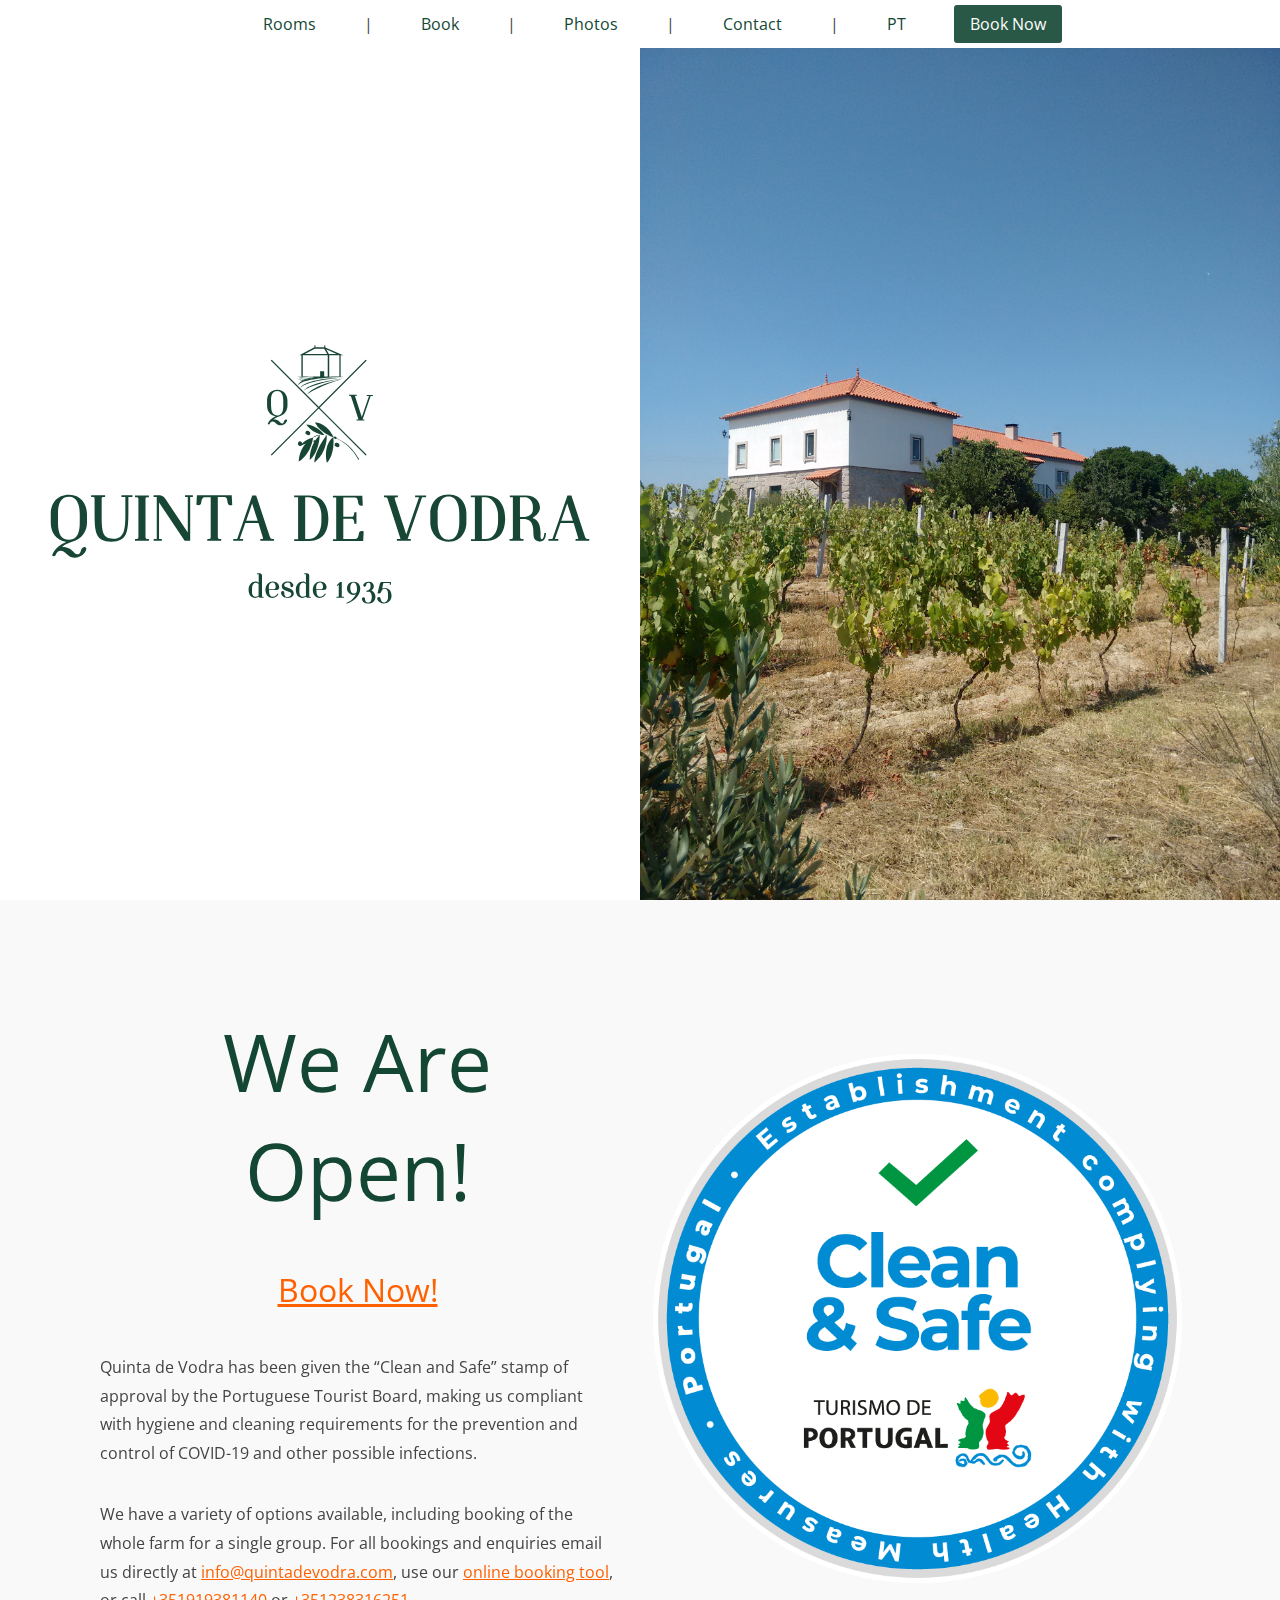
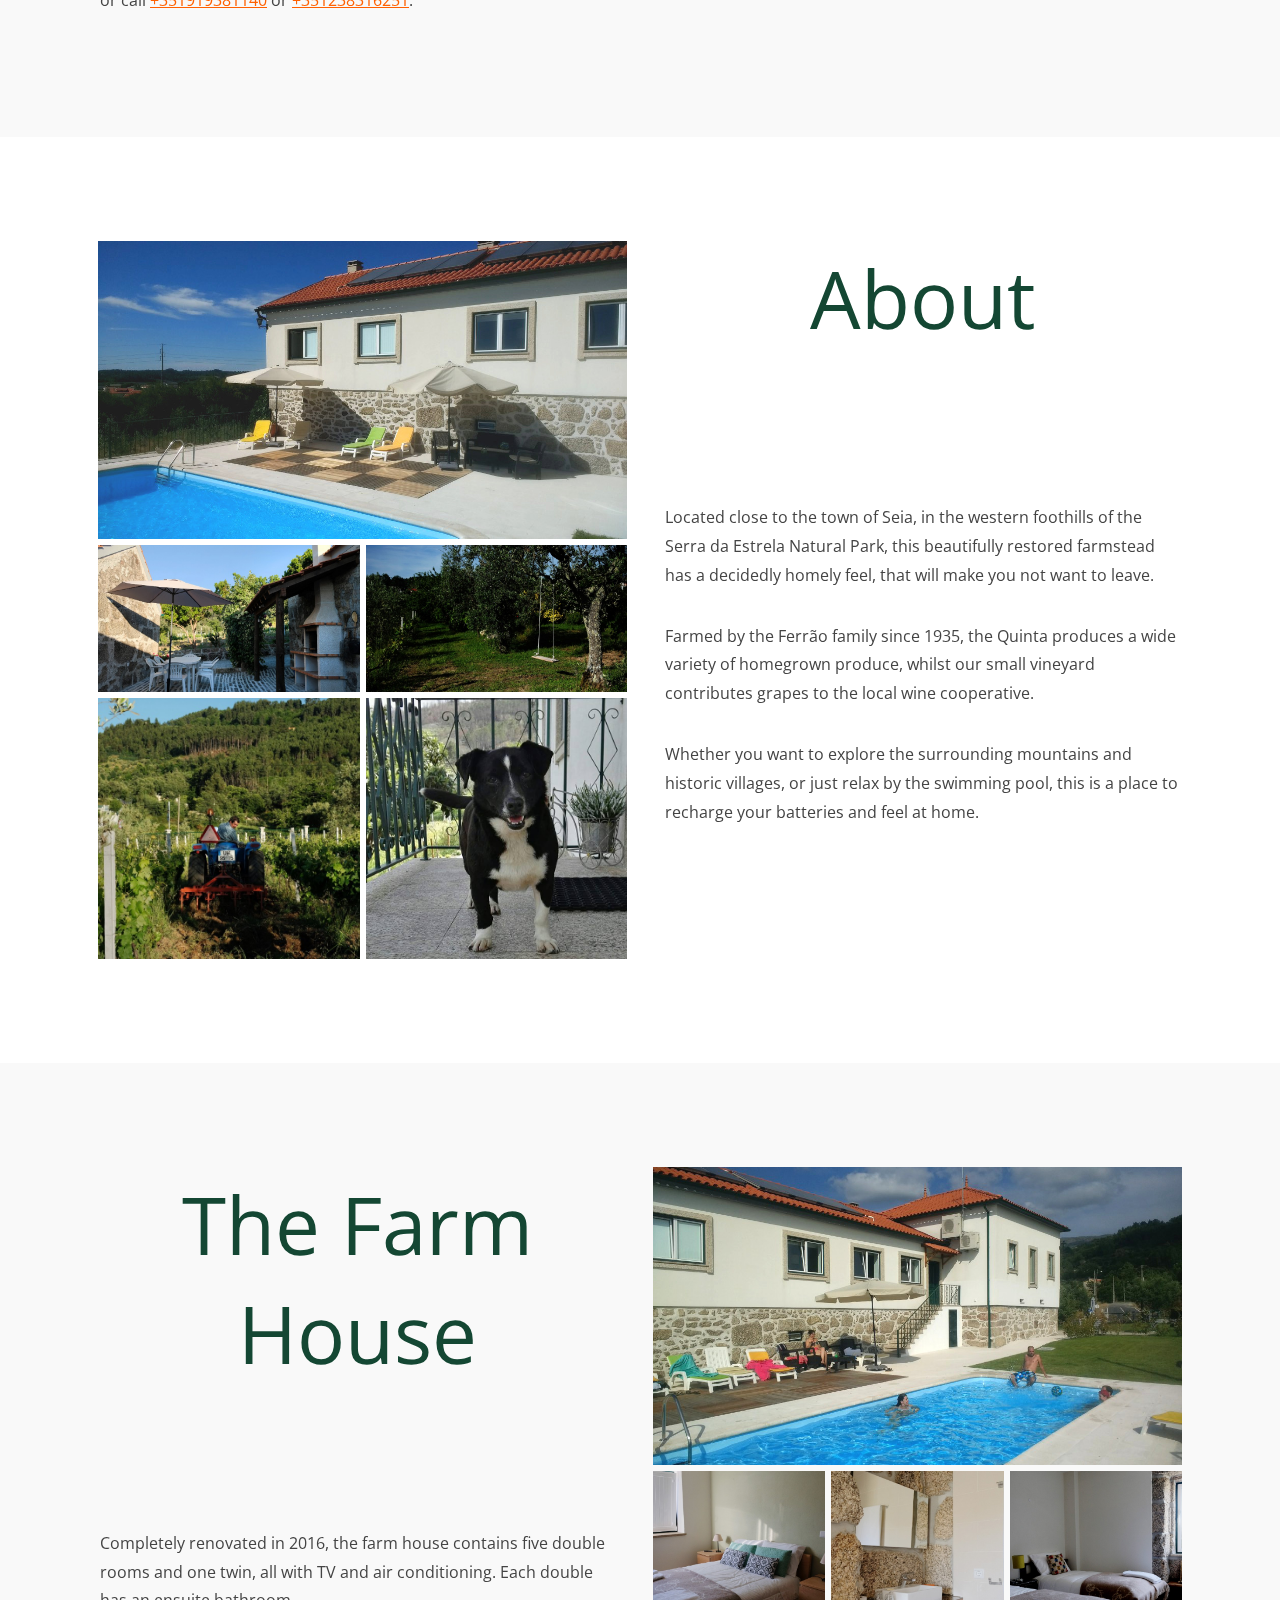
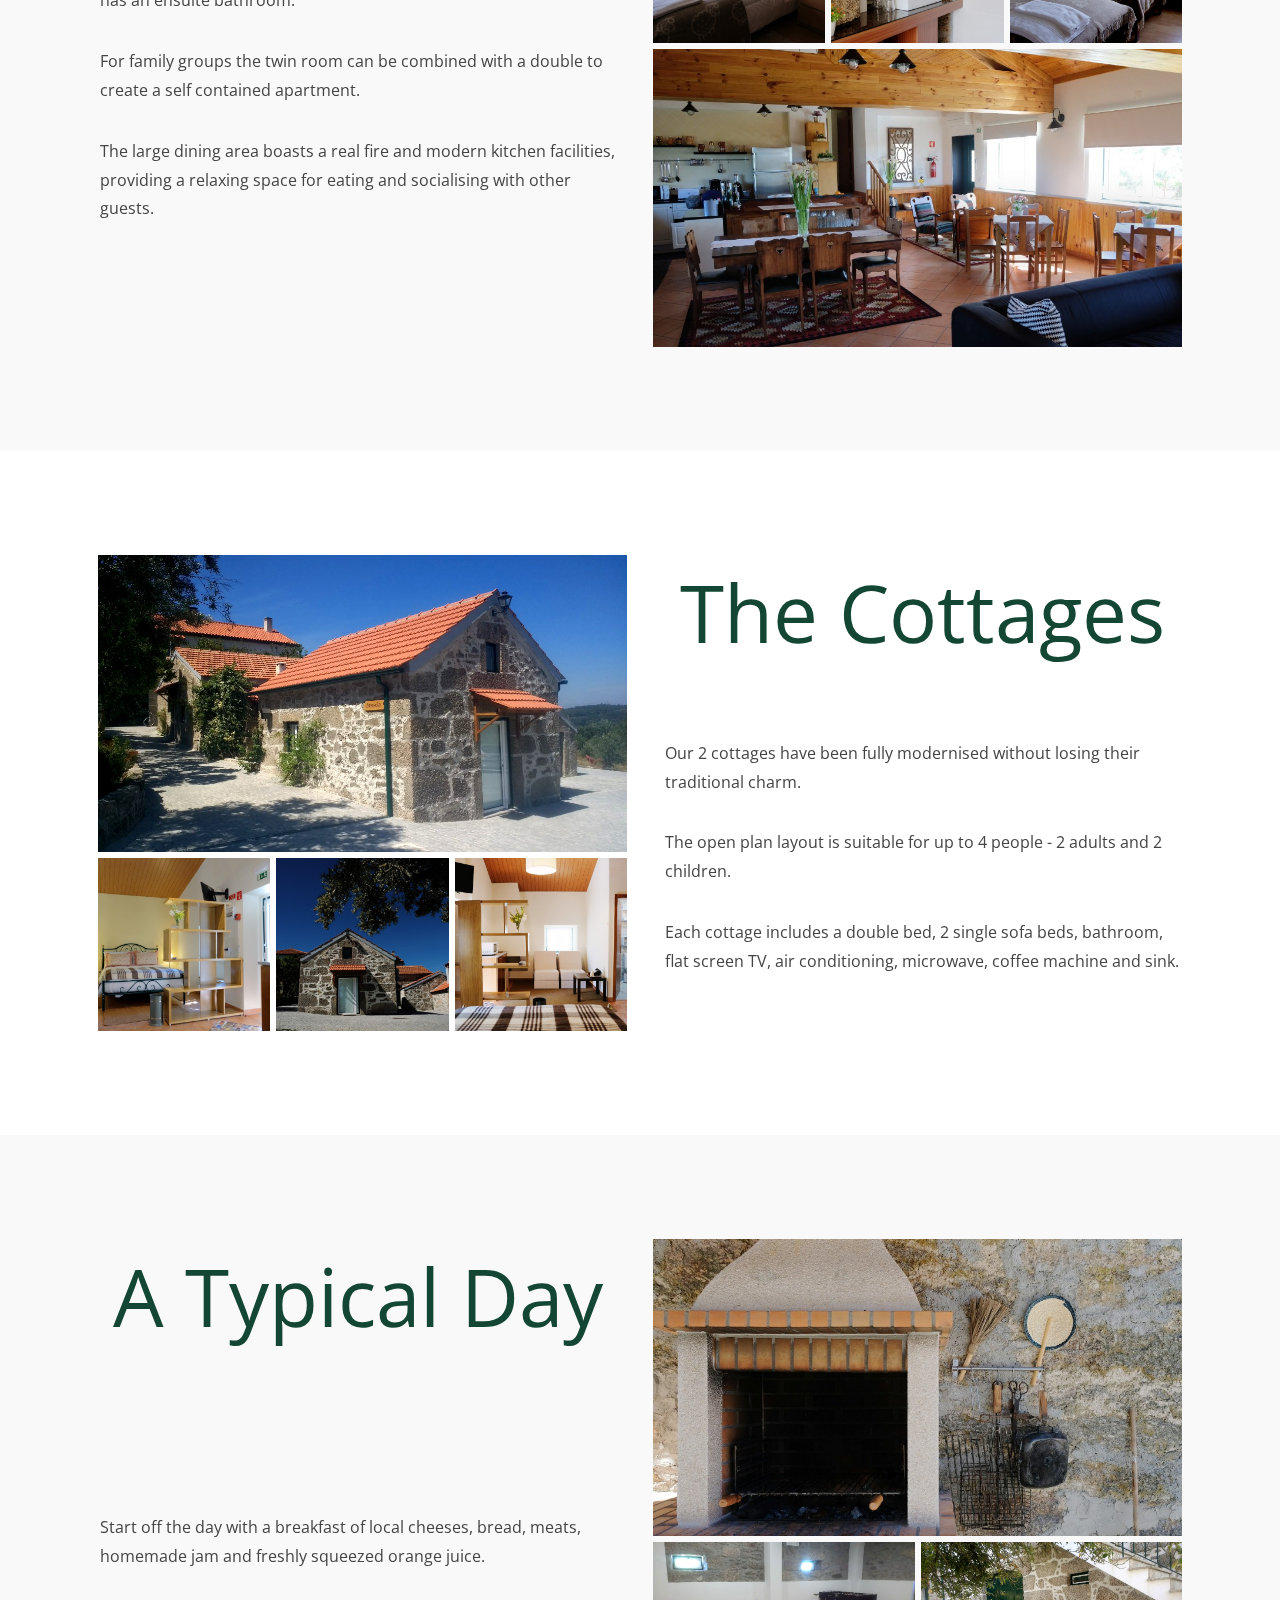
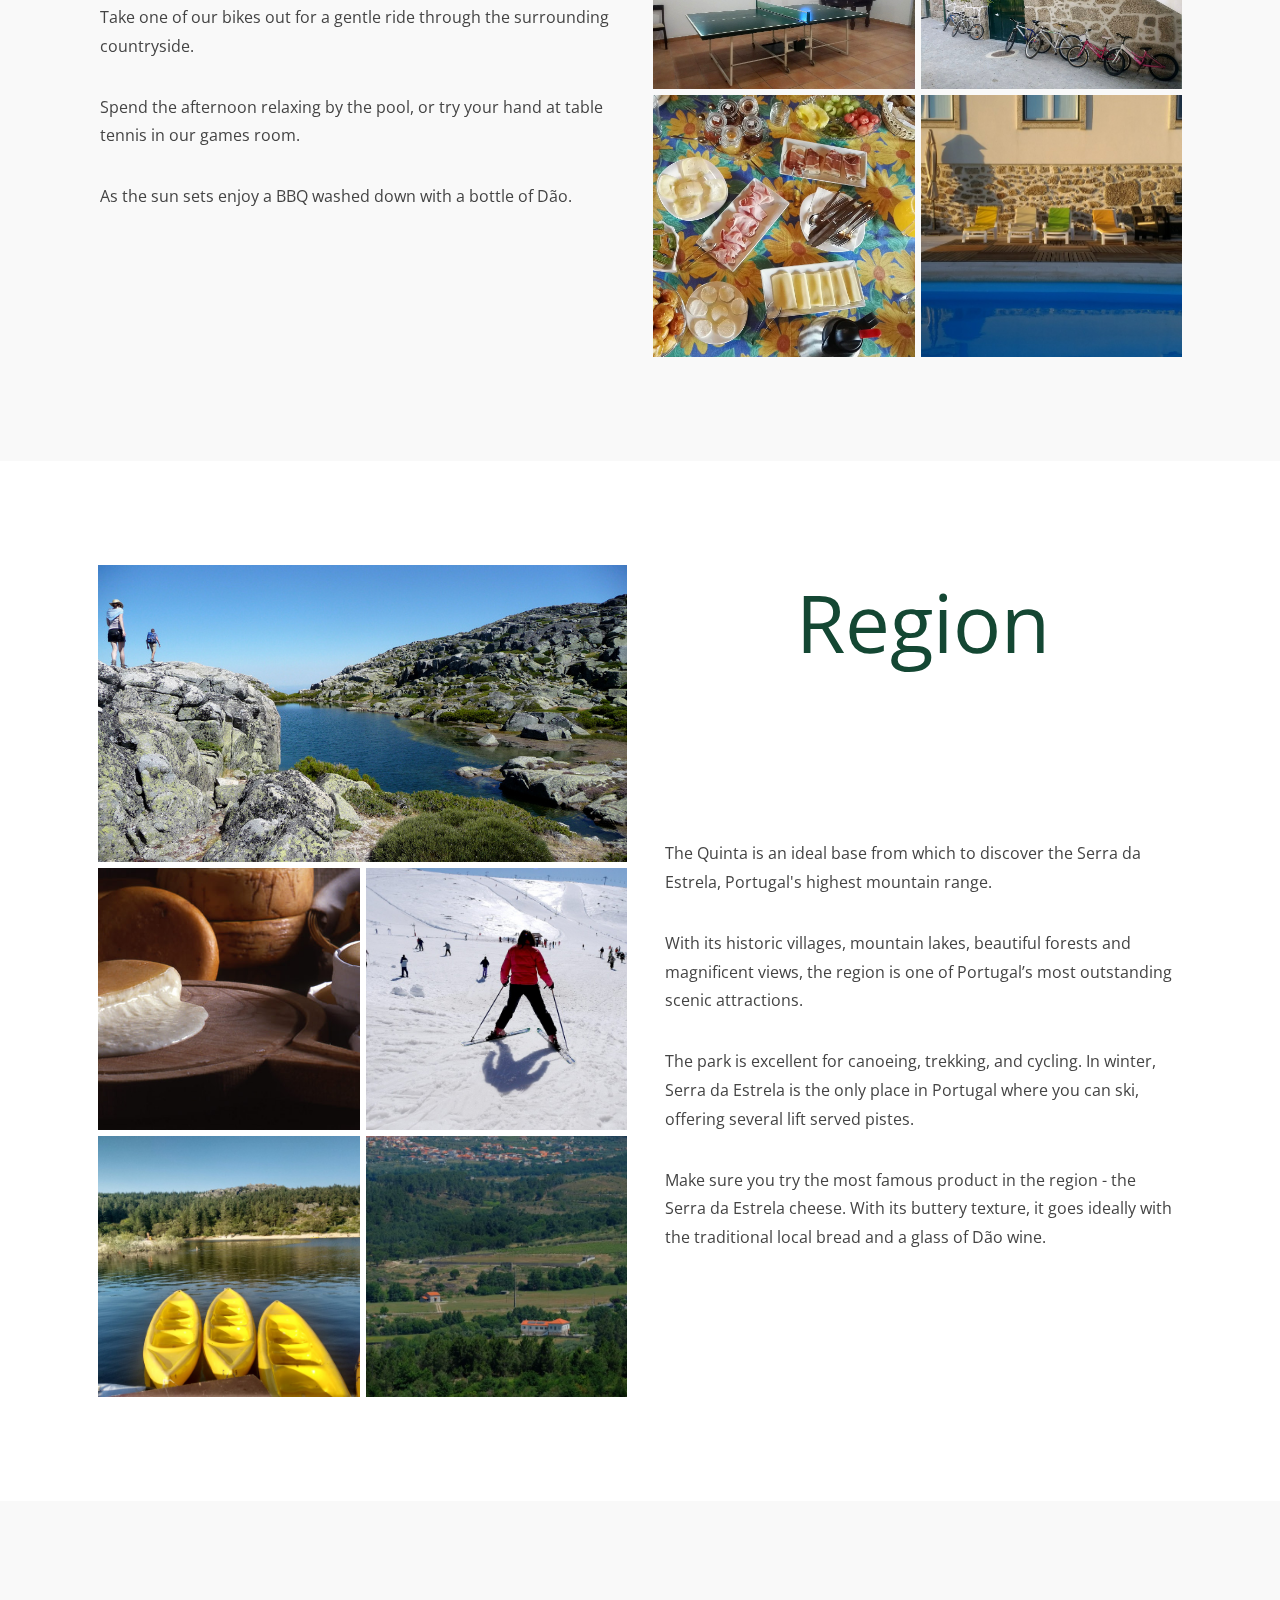
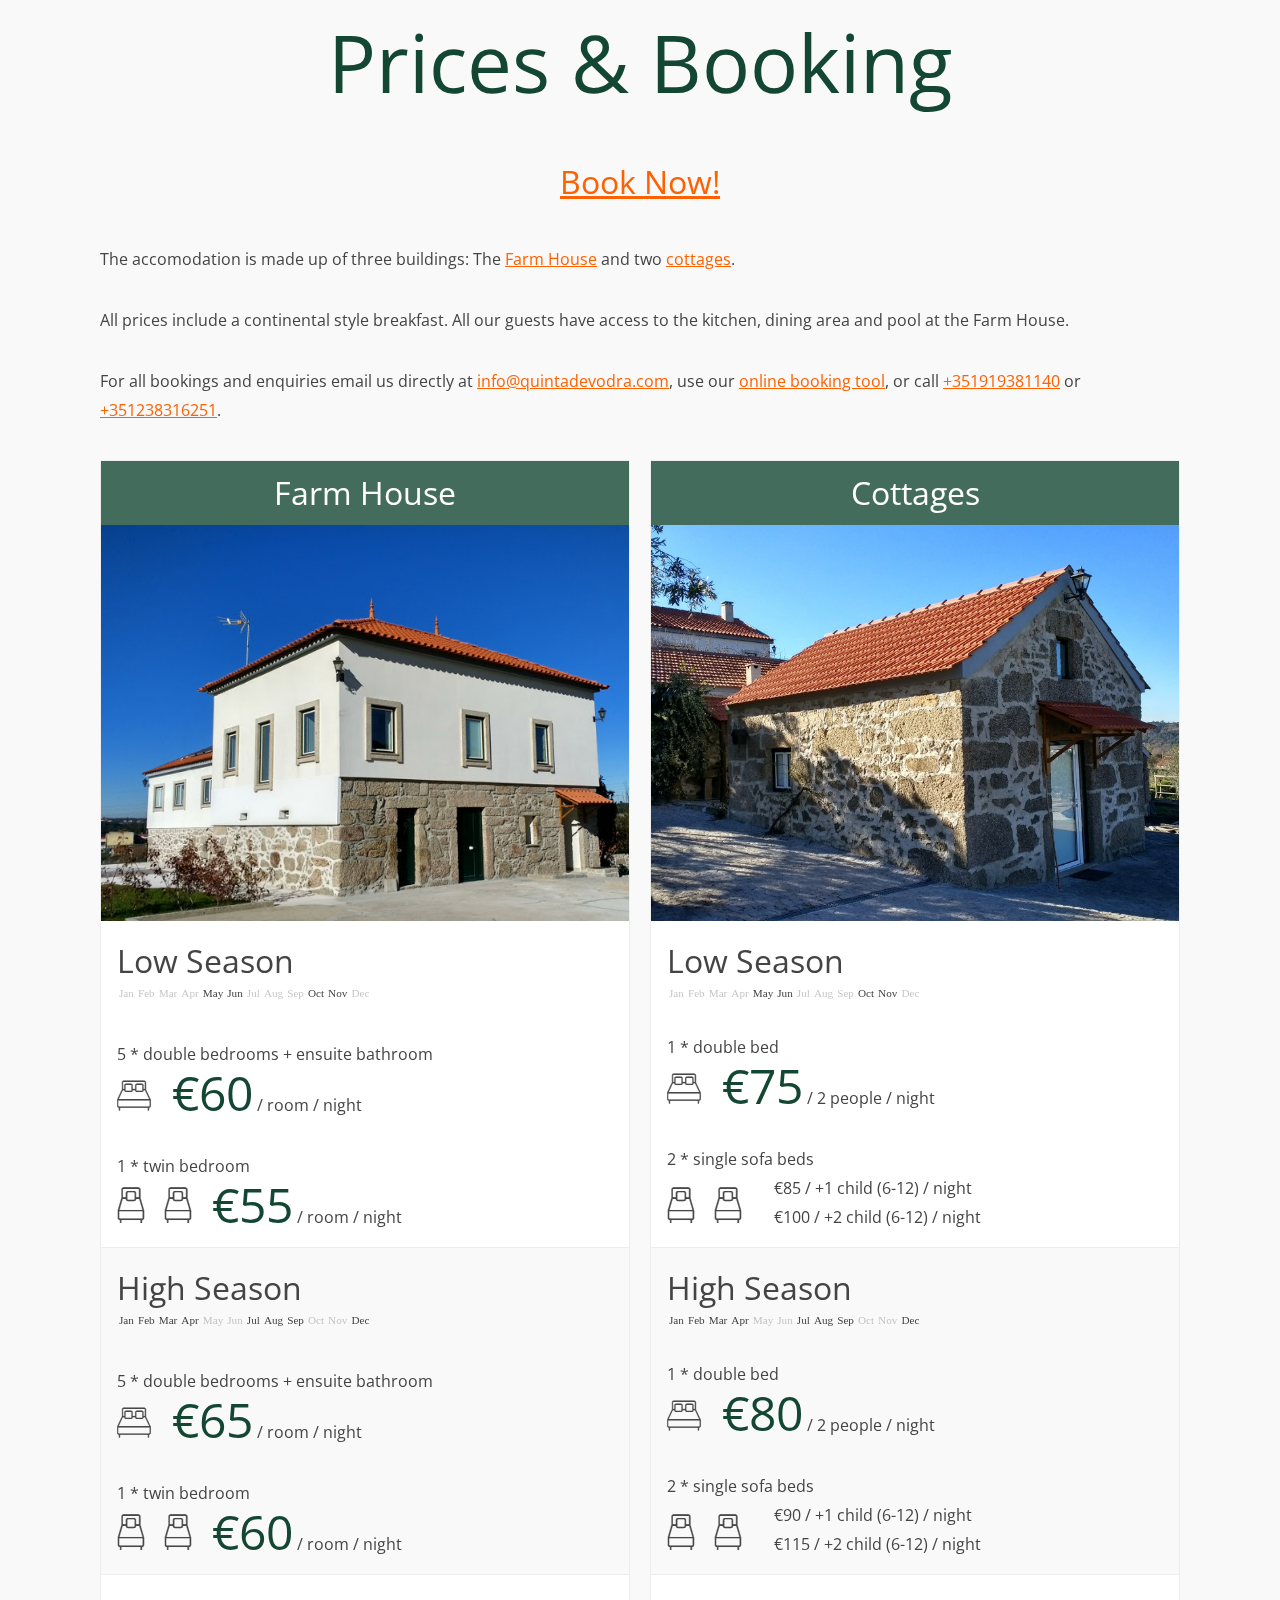
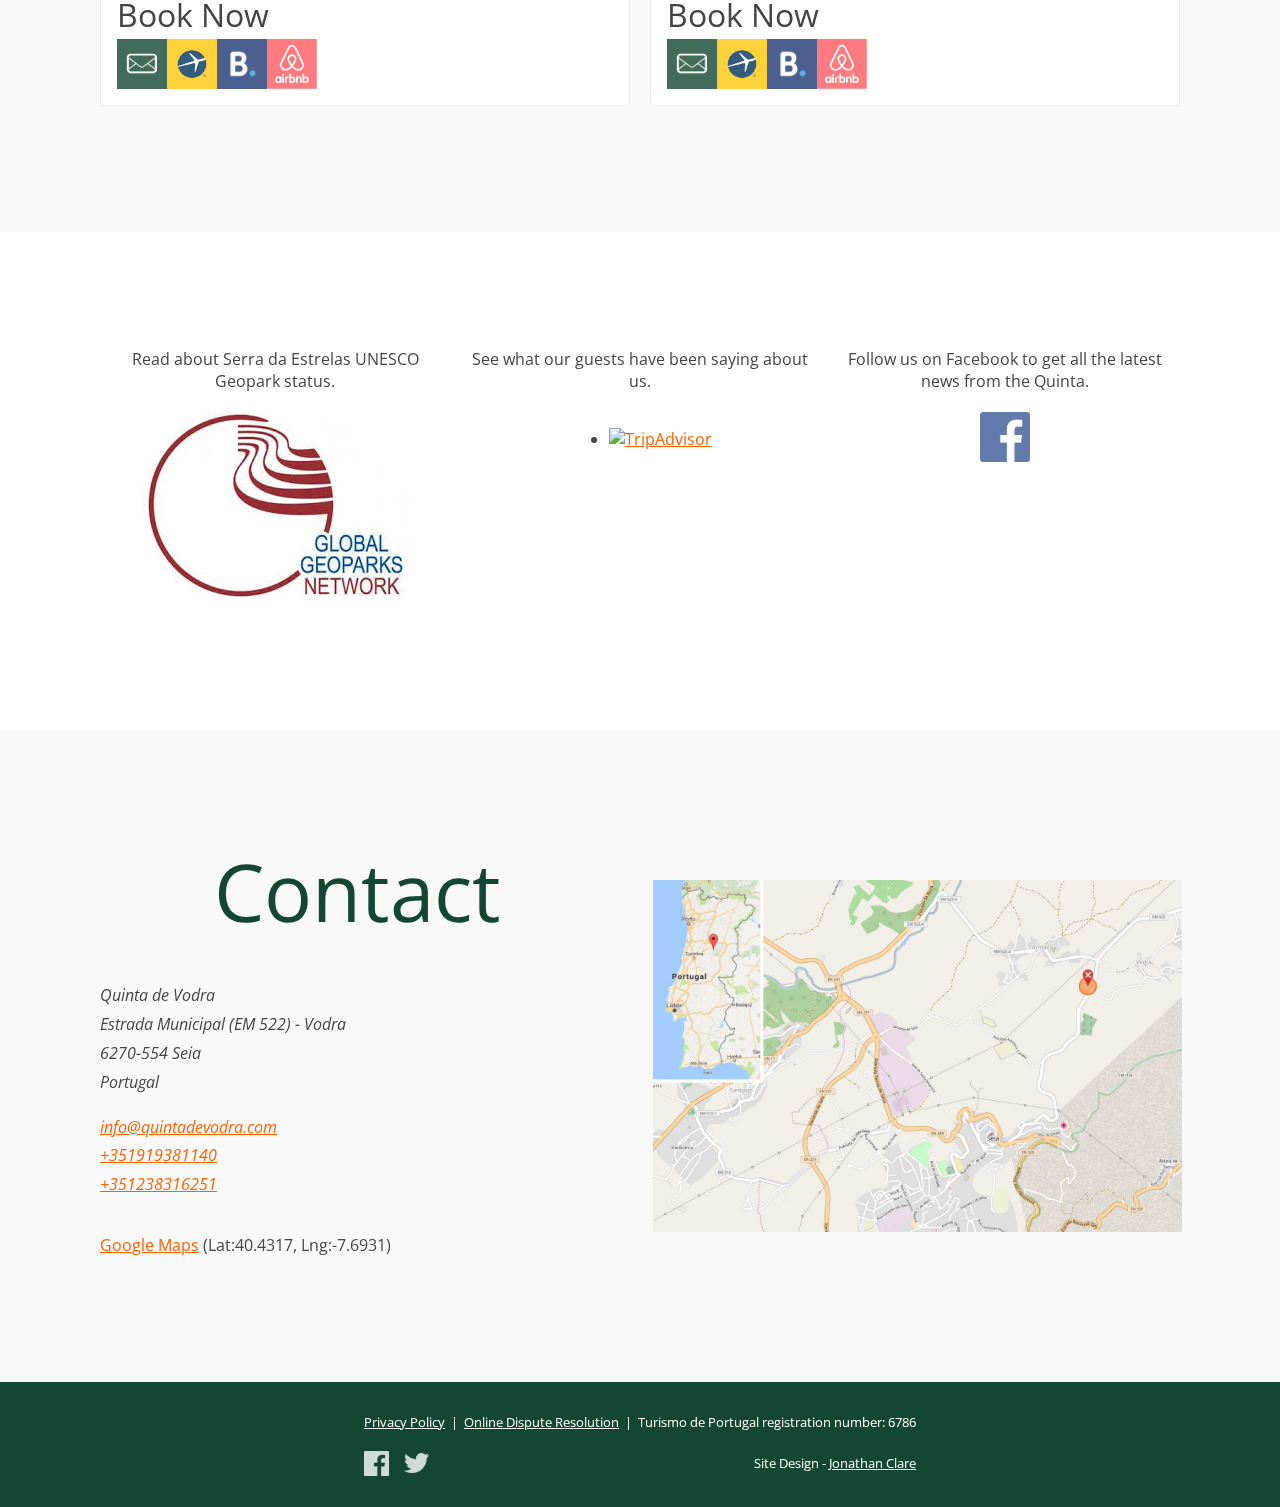
==== commit c6146cf3: "Update" ====
--- a/index.html
+++ b/index.html
@@ -241,12 +241,8 @@
                         <div class="section-info flex-box">
                             <p class="book-now"><a href="https://neo.cultbooking.com/CPC/?agentcode=58078&hotelcode=56788&lang=en">Book Now!</a></p>
                             <p>The accomodation is made up of three buildings: The <a href="#mainhouse">Farm House</a> and two <a href="#cottages">cottages</a>.
-                            <p>
-                                For all bookings and enquiries email us directly at <a href="mailto:info@quintadevodra.com?subject=Quinta de Vodra Website Booking Enquiry">info@quintadevodra.com</a>, use our <a href="https://neo.cultbooking.com/CPC/?agentcode=58078&hotelcode=56788&lang=en" target="_blank">online booking tool</a>, or call <a href="tel:+351919381140">+351919381140</a> or <a href="tel:+351238316251">+351238316251</a>.
-                            </p>
-                            <p>
-                                All prices include a continental style breakfast. All our guests have access to the kitchen, dining area and pool at the Farm House.
-                            </p>
+                            <p>All prices include a continental style breakfast. All our guests have access to the kitchen, dining area and pool at the Farm House.</p>
+                            <p>For all bookings and enquiries email us directly at <a href="mailto:info@quintadevodra.com?subject=Quinta de Vodra Website Booking Enquiry">info@quintadevodra.com</a>, use our <a href="https://neo.cultbooking.com/CPC/?agentcode=58078&hotelcode=56788&lang=en" target="_blank">online booking tool</a>, or call <a href="tel:+351919381140">+351919381140</a> or <a href="tel:+351238316251">+351238316251</a>.</p>
                             <div class="booking-cards flex-box">
 
                                 <!-- Farm House booking card -->
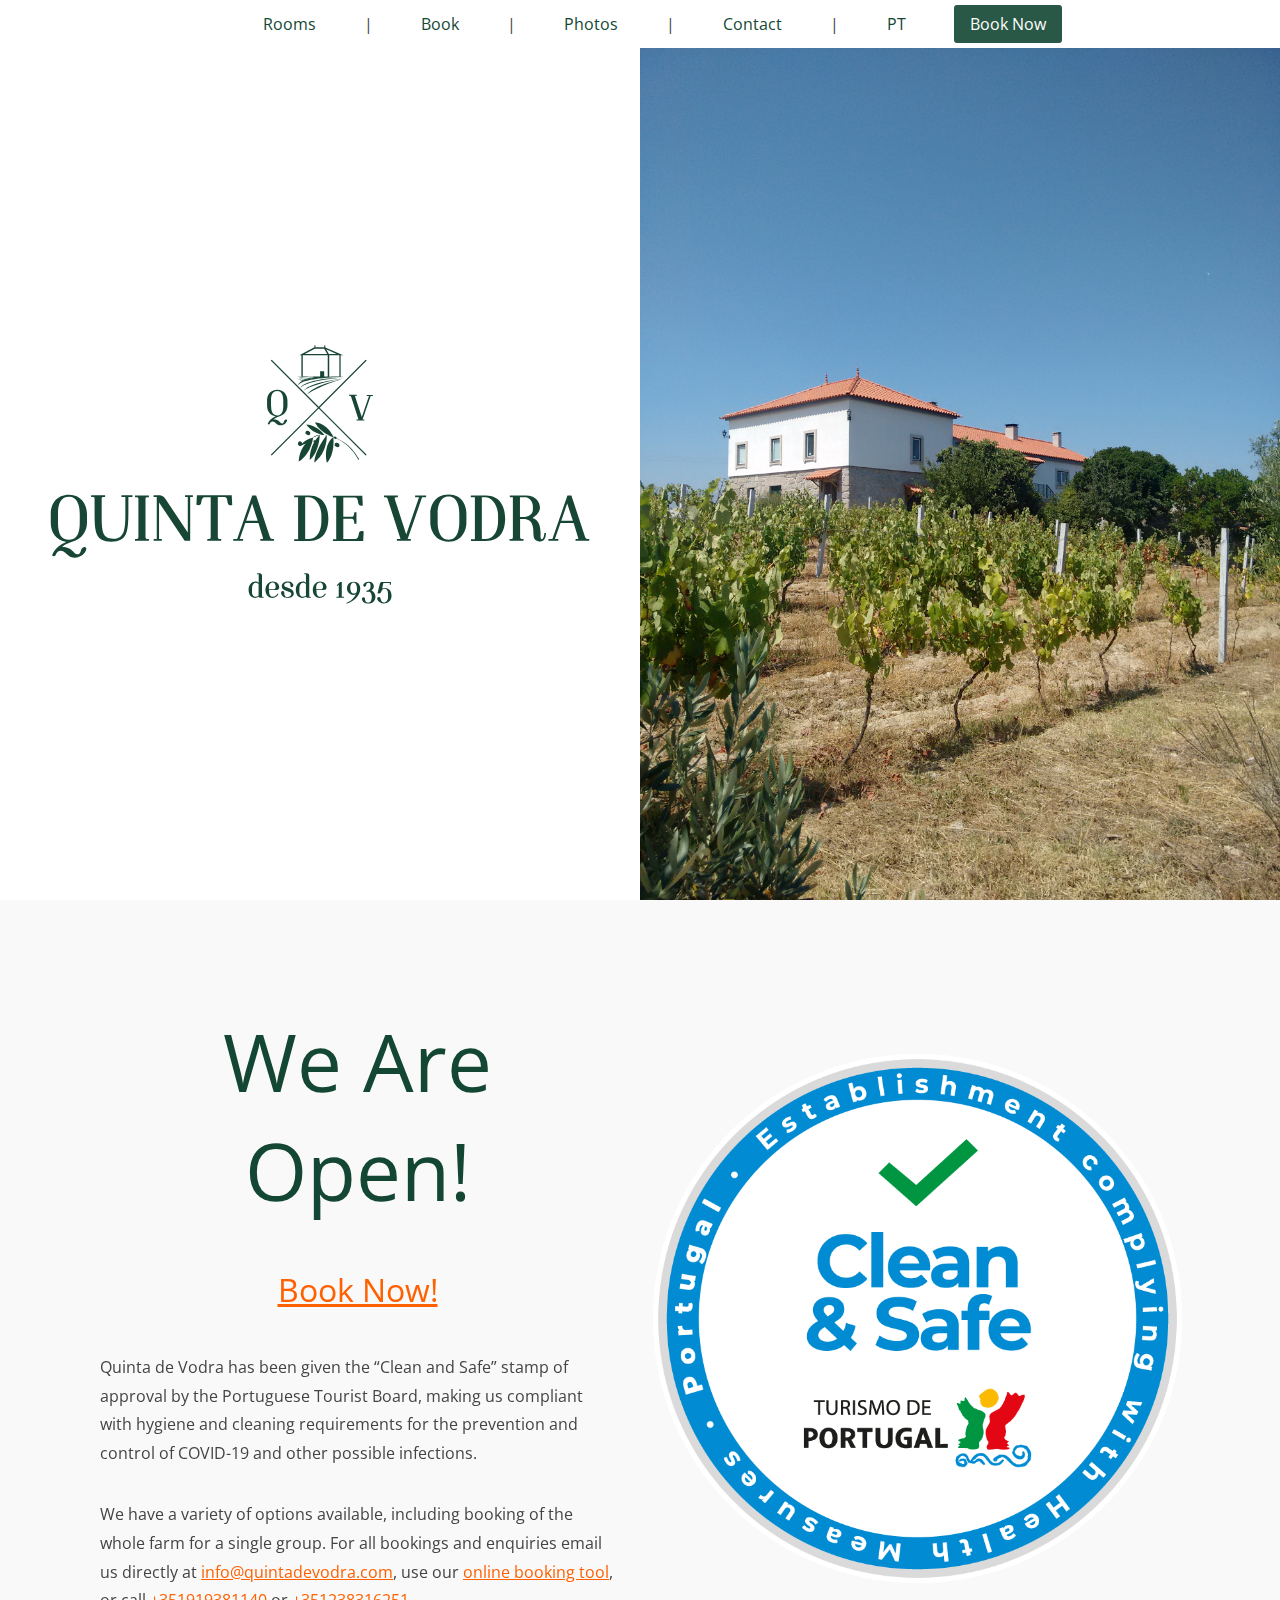
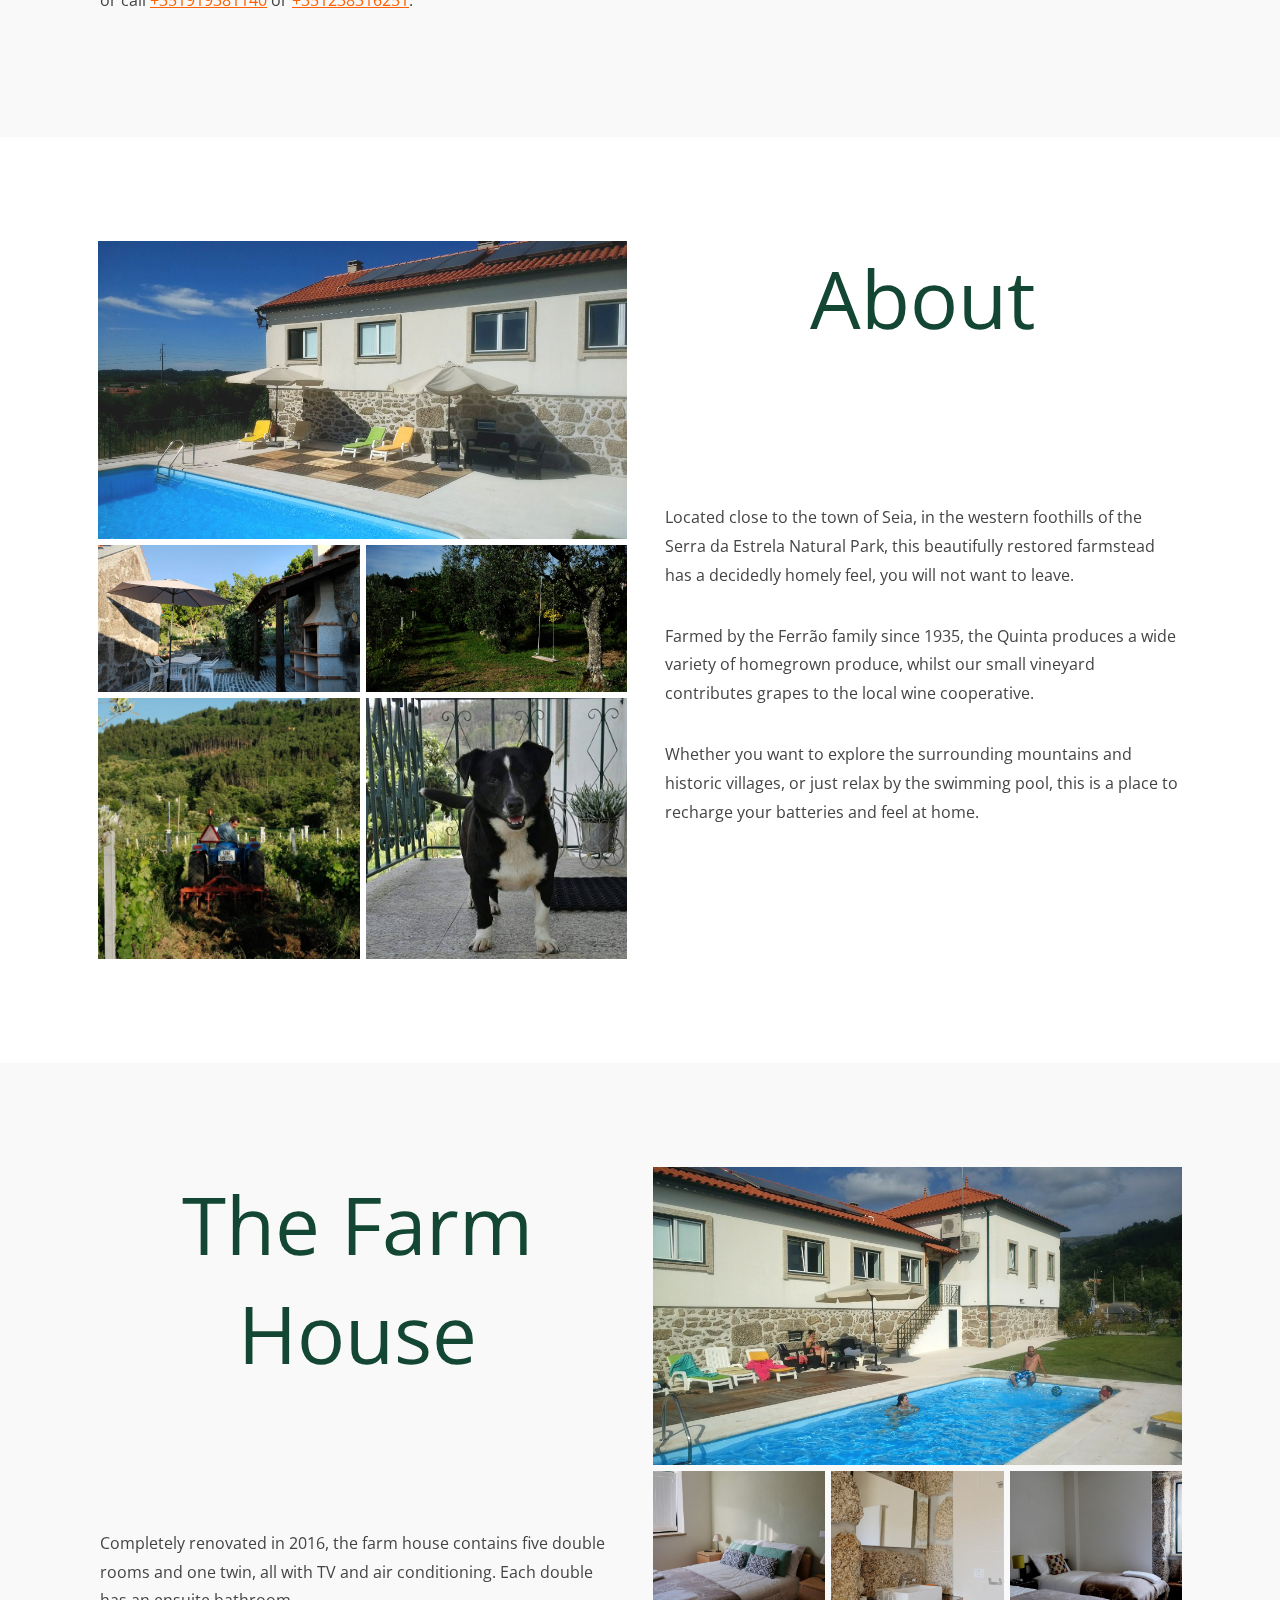
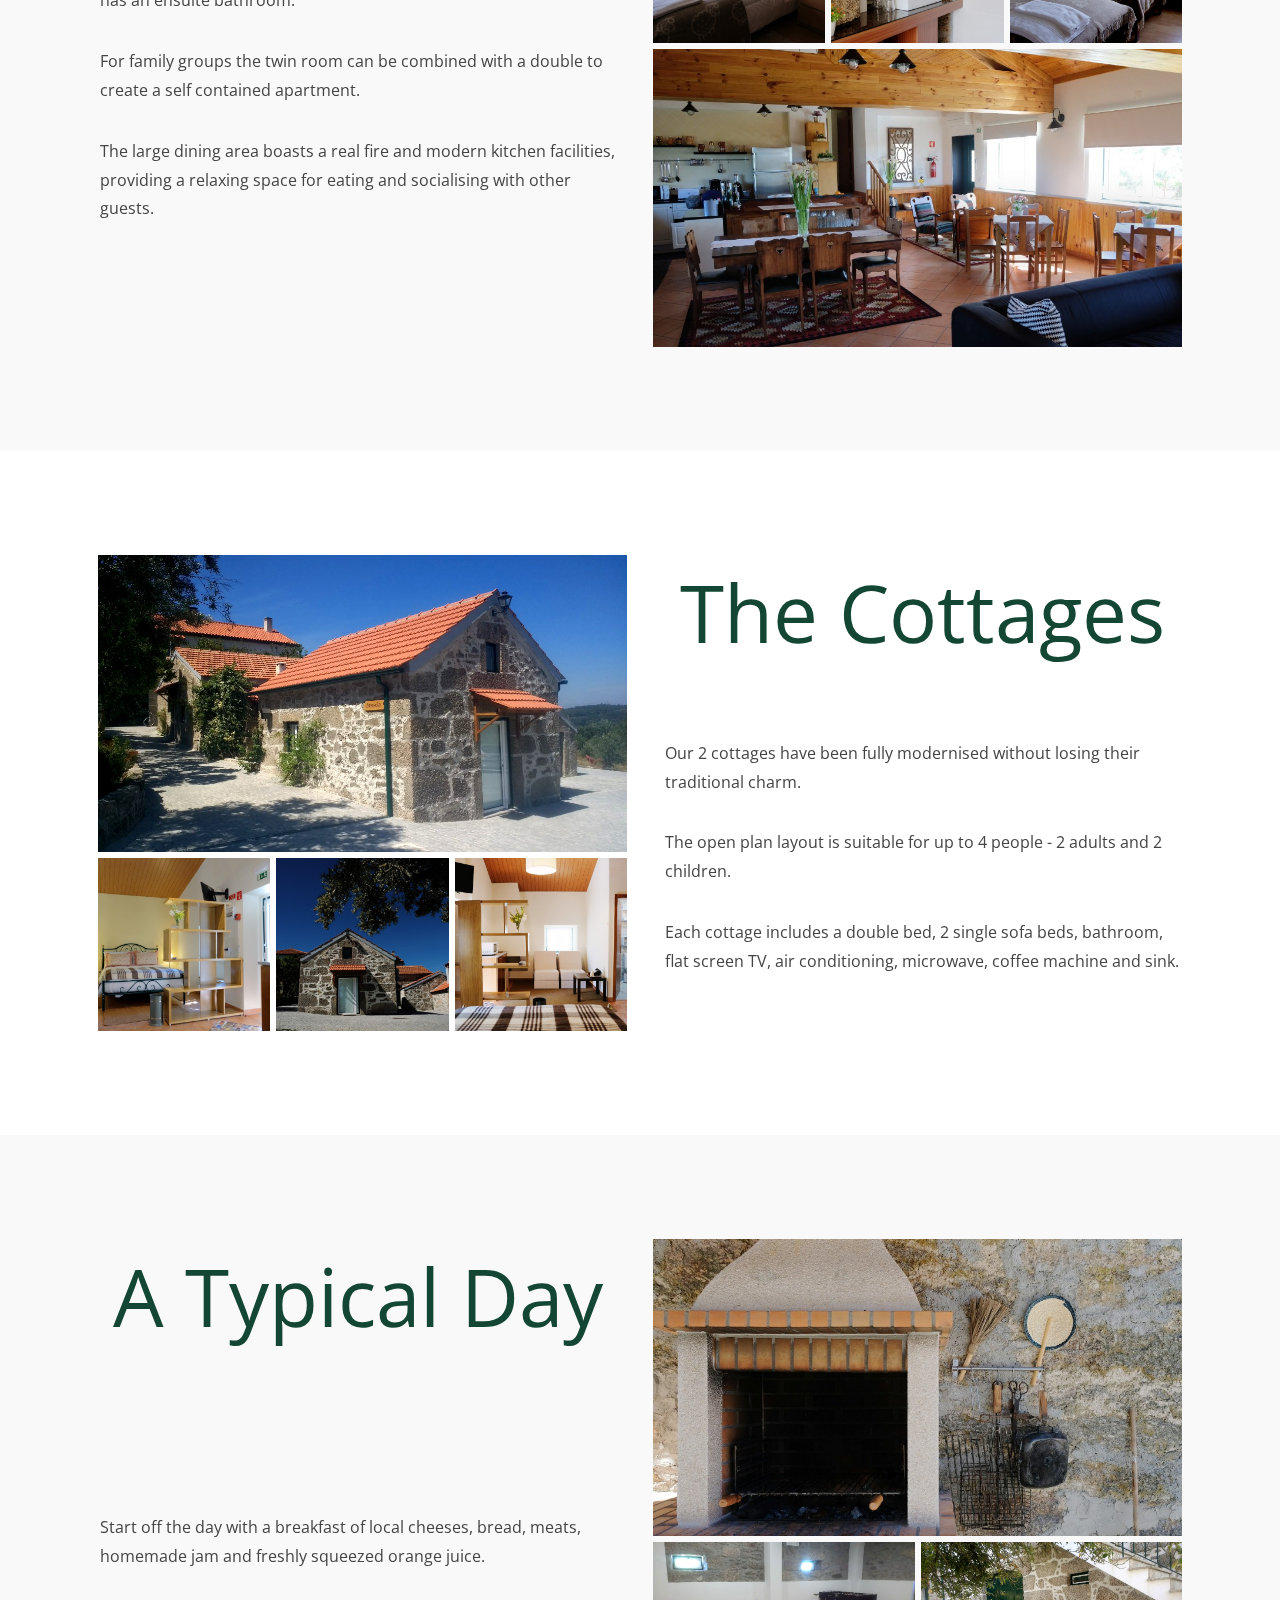
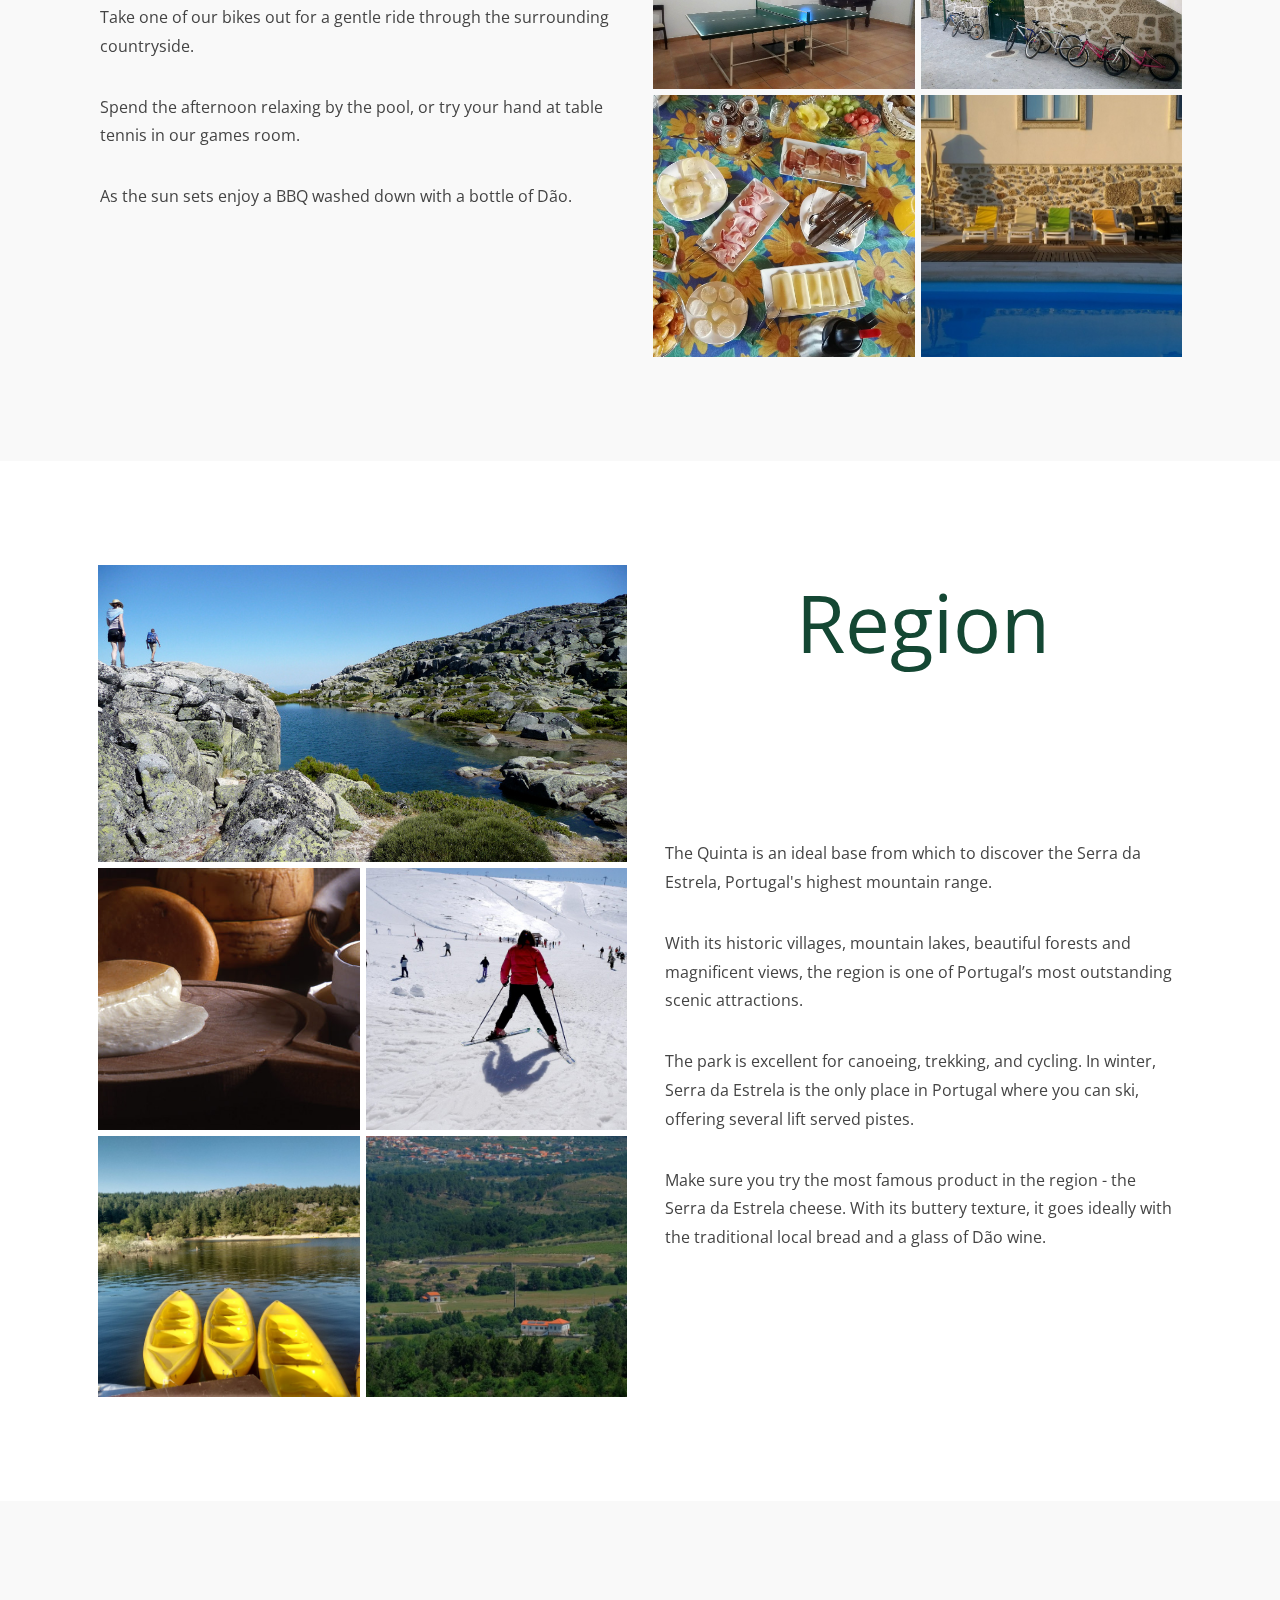
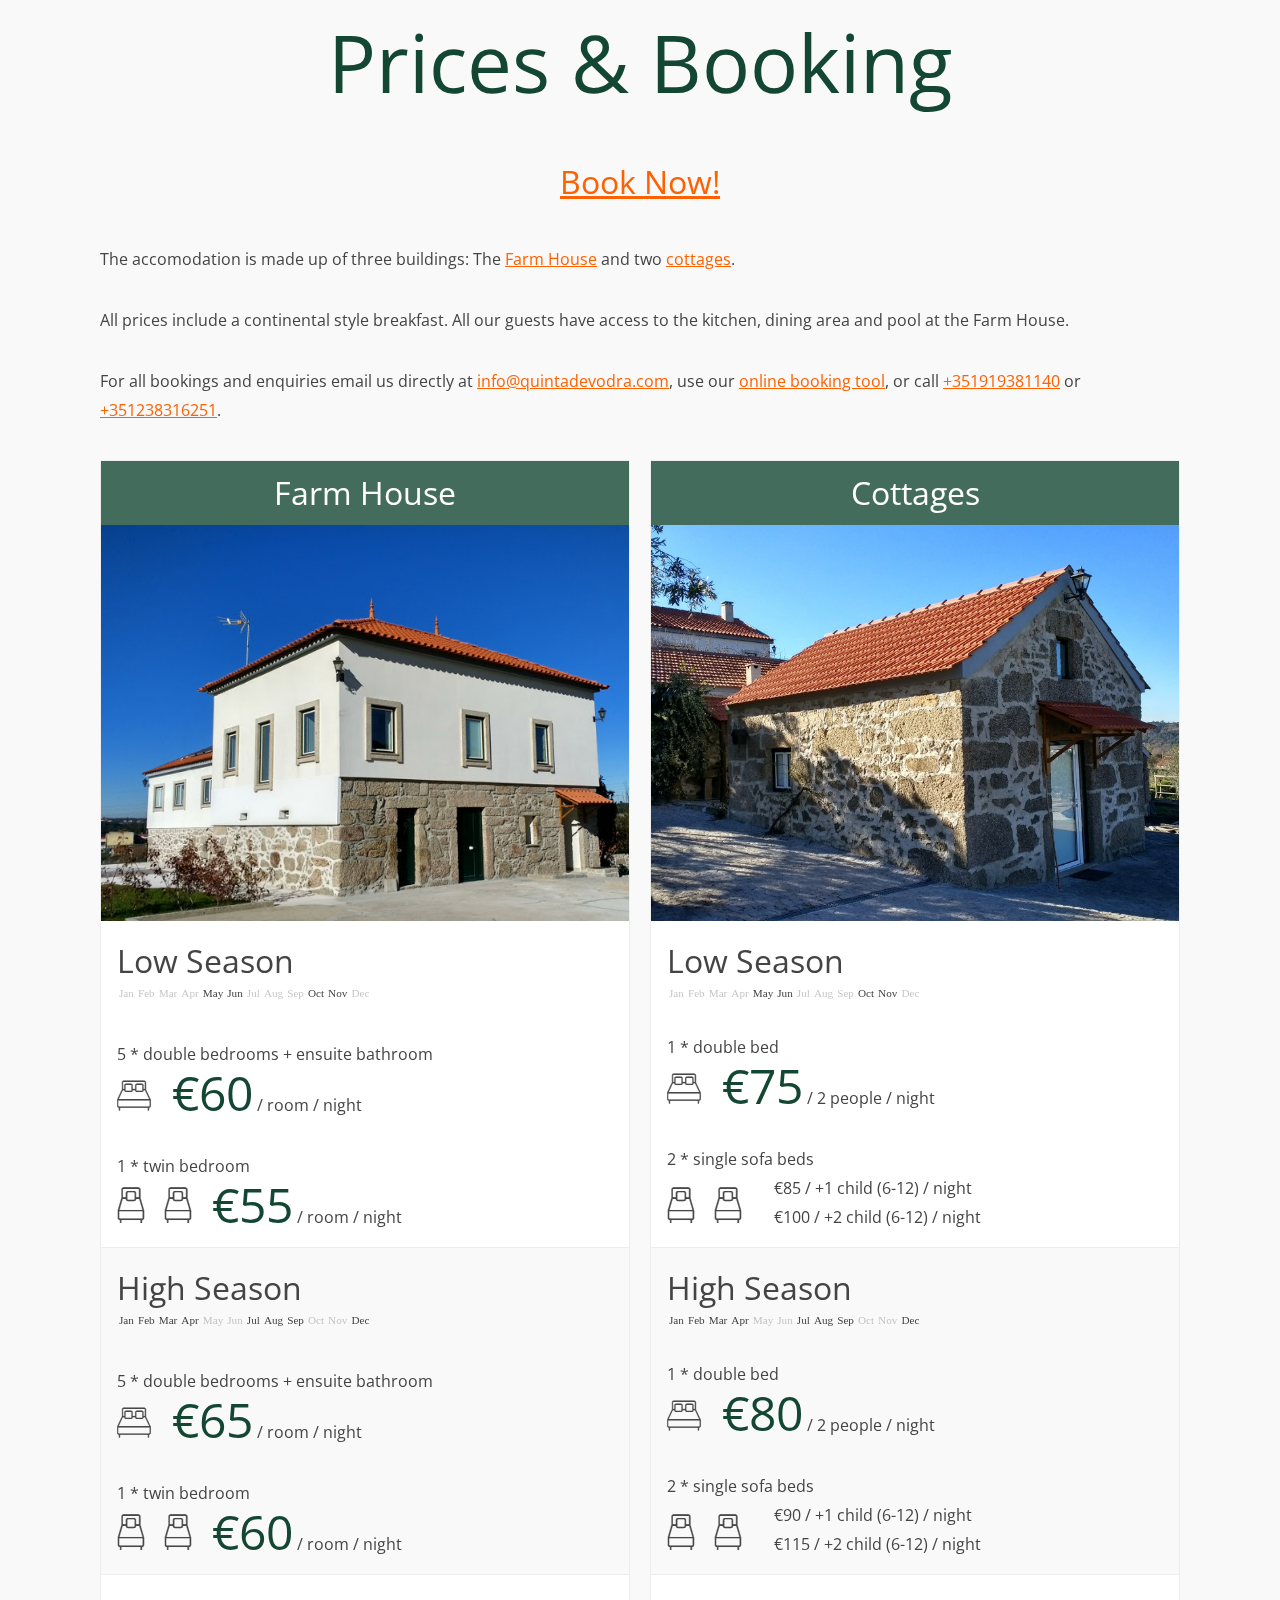
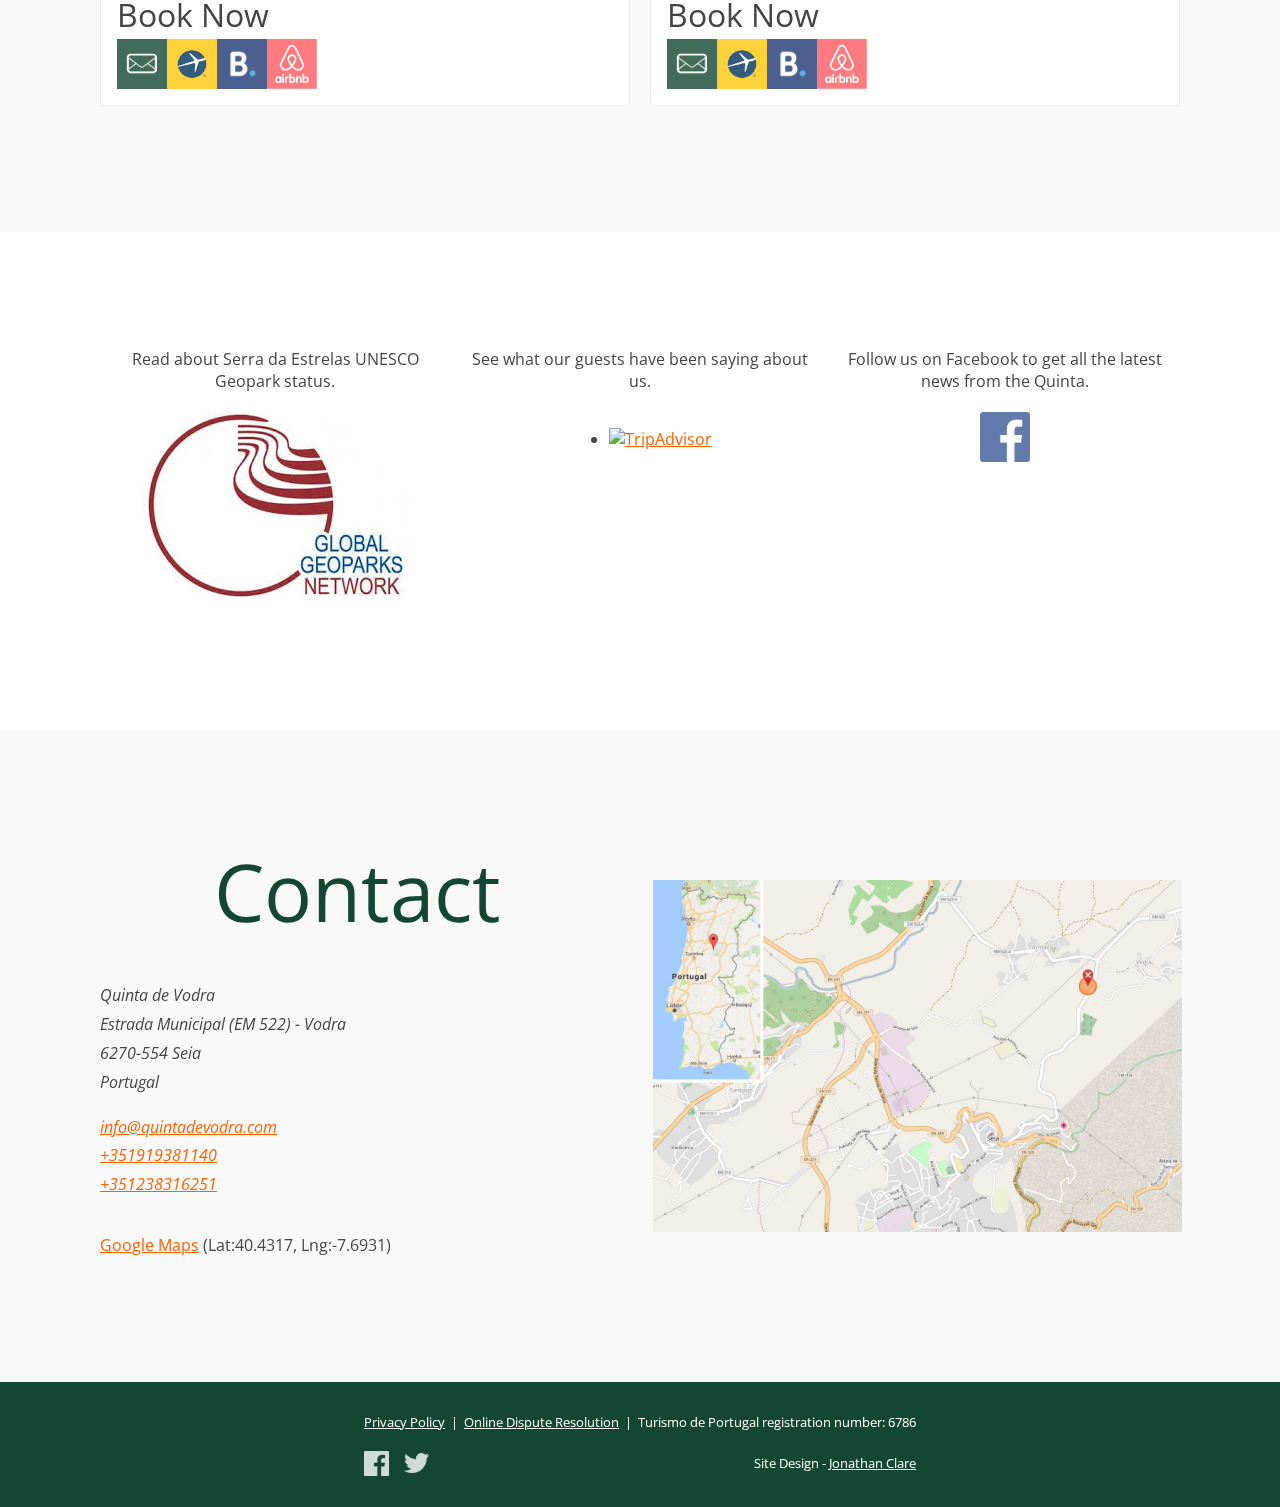
==== commit 31864dac: "Update" ====
--- a/index.html
+++ b/index.html
@@ -93,7 +93,7 @@
                     <div class="section-content flex-box">
                         <div class="section-header">About</div>
                         <div class="section-info flex-box">  
-                            <p>Located close to the town of Seia, in the western foothills of the Serra da Estrela Natural Park, this beautifully restored farmstead has a decidedly homely feel, that will make you not want to leave.</p>
+                            <p>Located close to the town of Seia, in the western foothills of the Serra da Estrela Natural Park, this beautifully restored farmstead has a decidedly homely feel, you will not want to leave.</p>
                             <p>Farmed by the Ferrão family since 1935, the Quinta produces a wide variety of homegrown produce, whilst our small vineyard contributes grapes to the local wine cooperative.</p>
                             <p>Whether you want to explore the surrounding mountains and historic villages, or just relax by the swimming pool, this is a place to recharge your batteries and feel at home.</p>
                         </div>
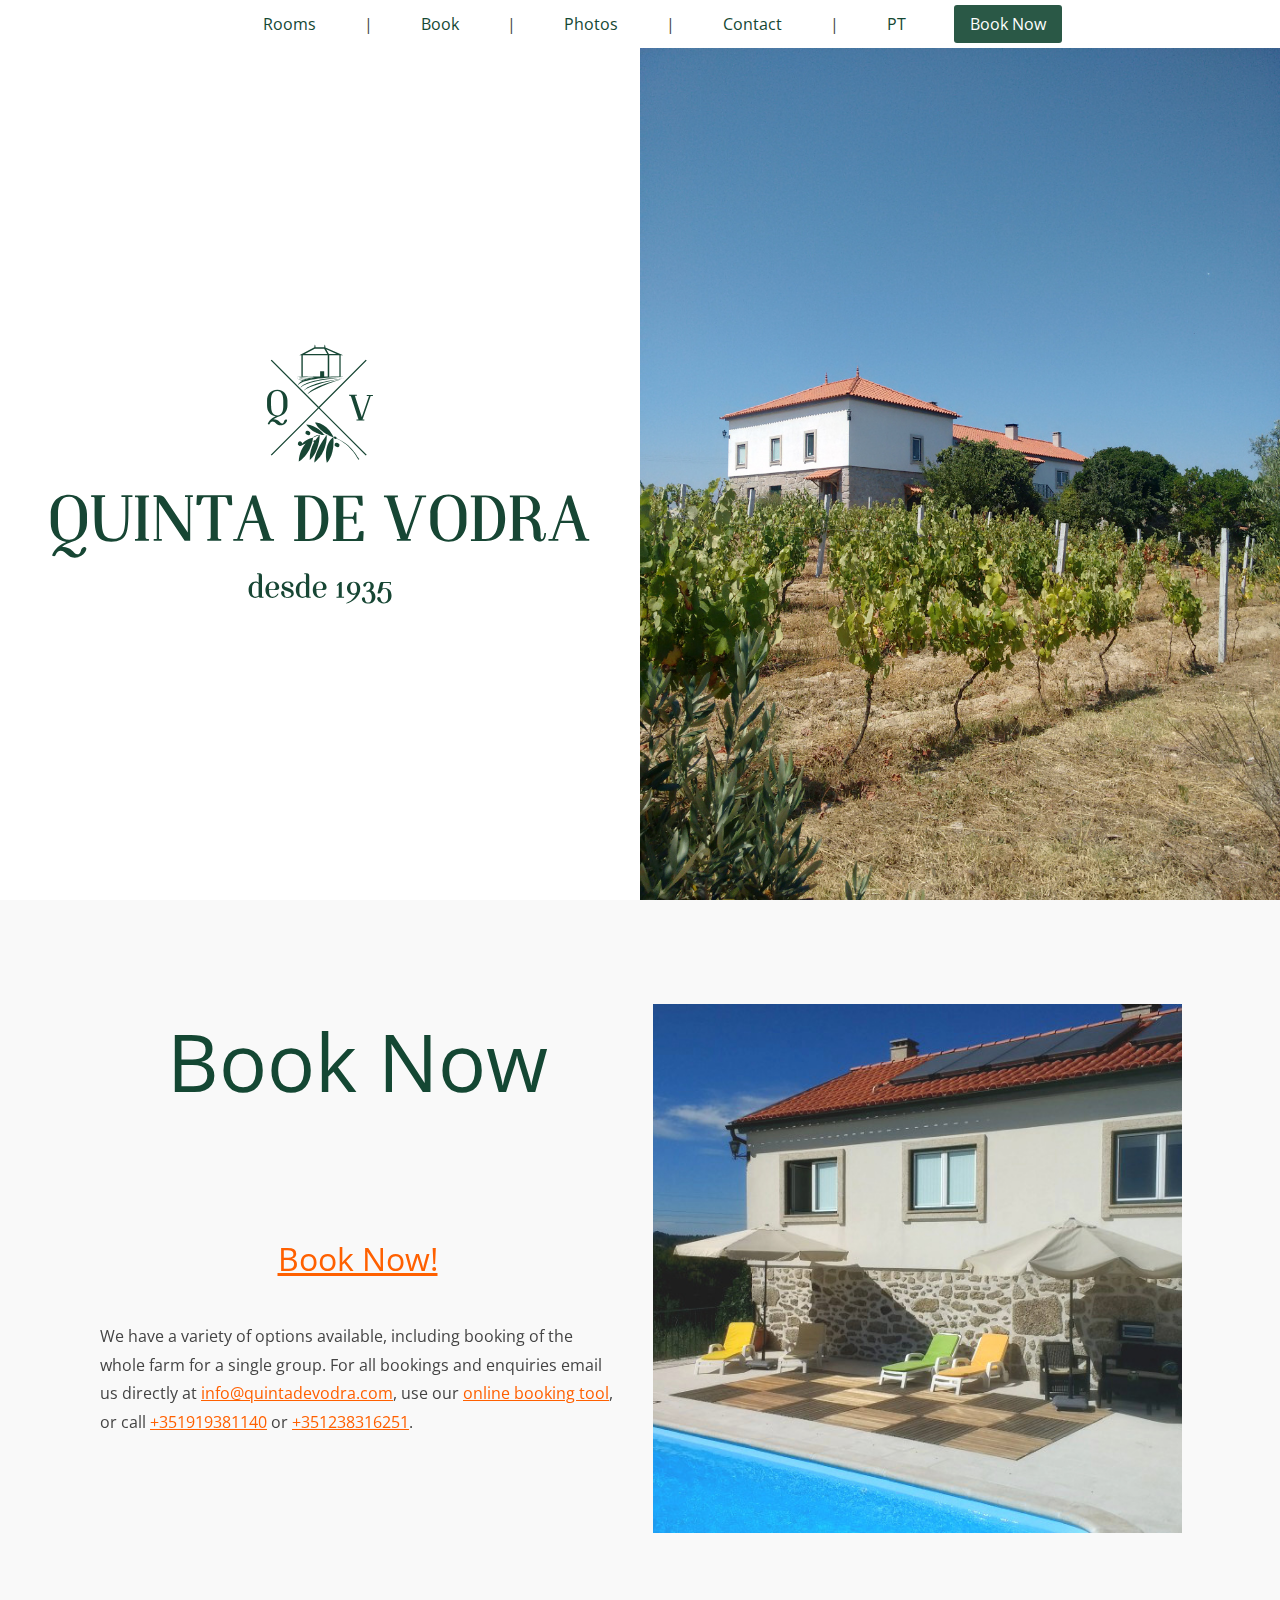
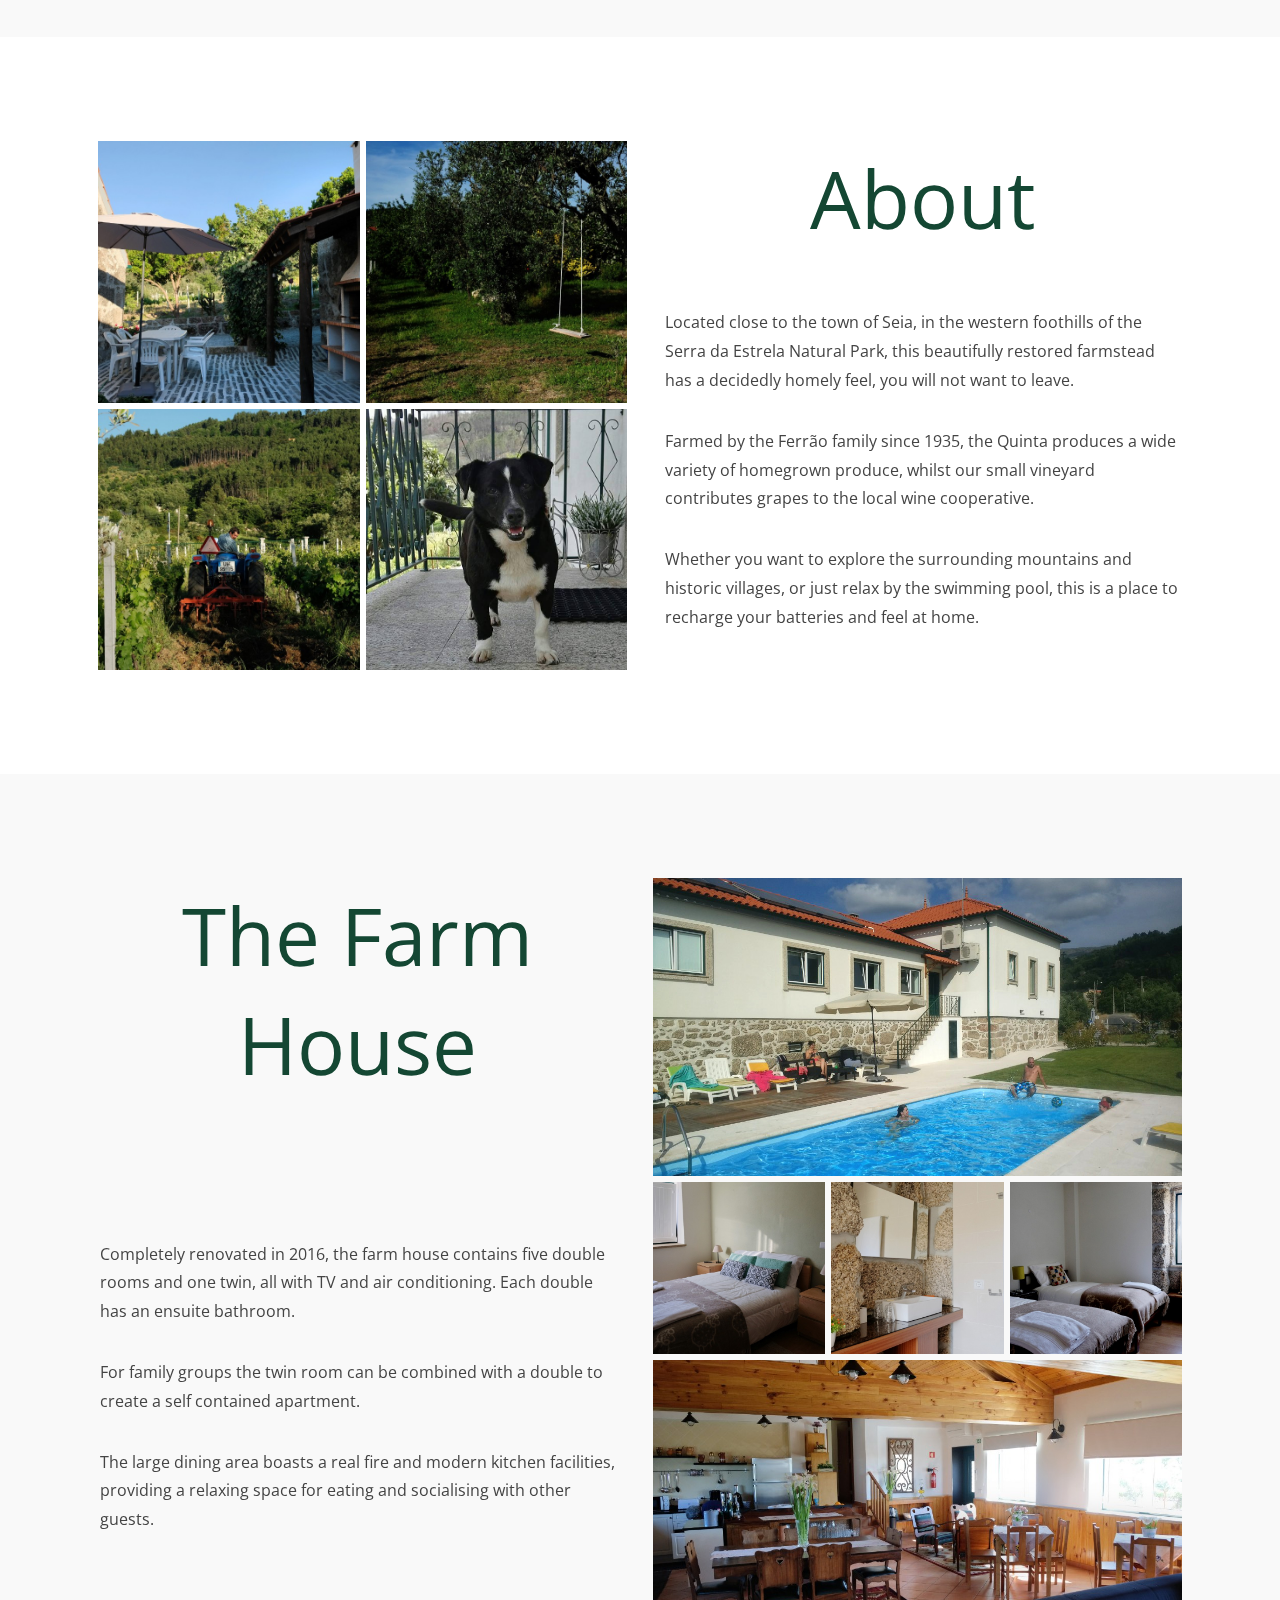
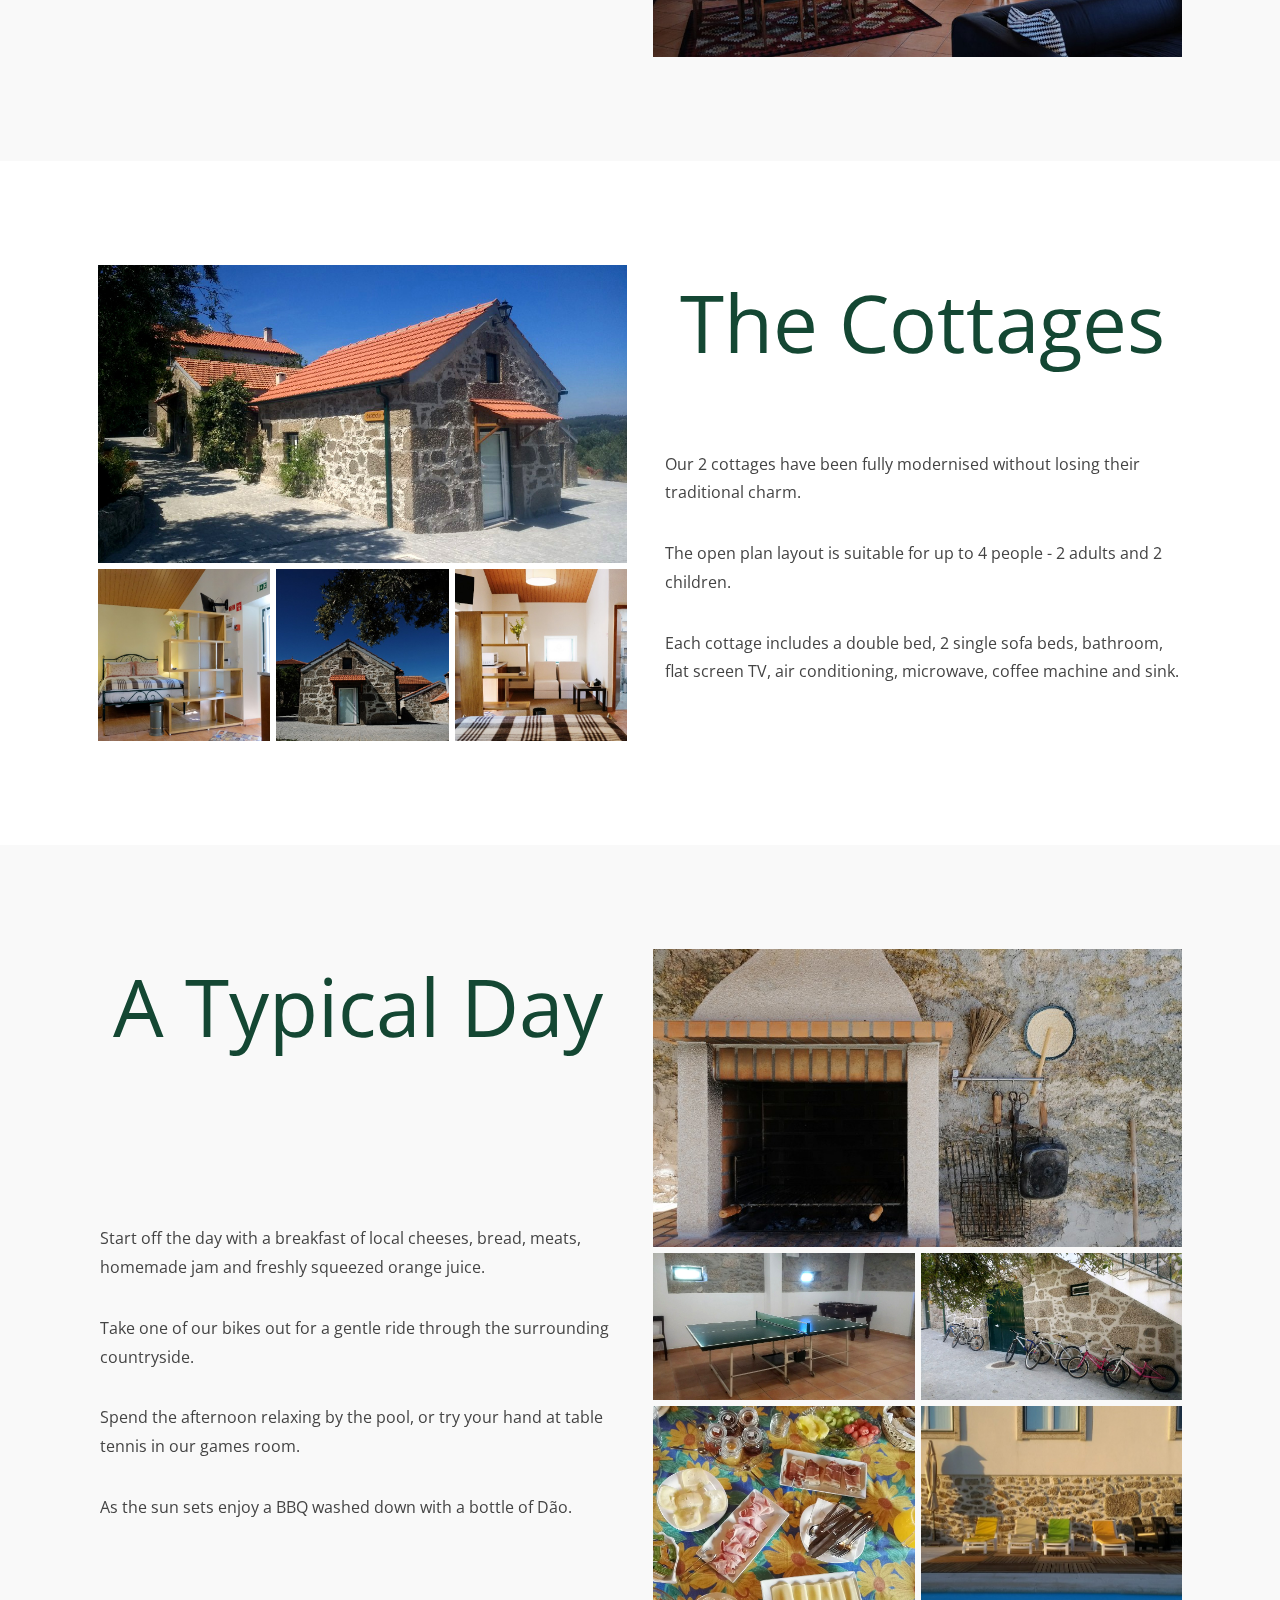
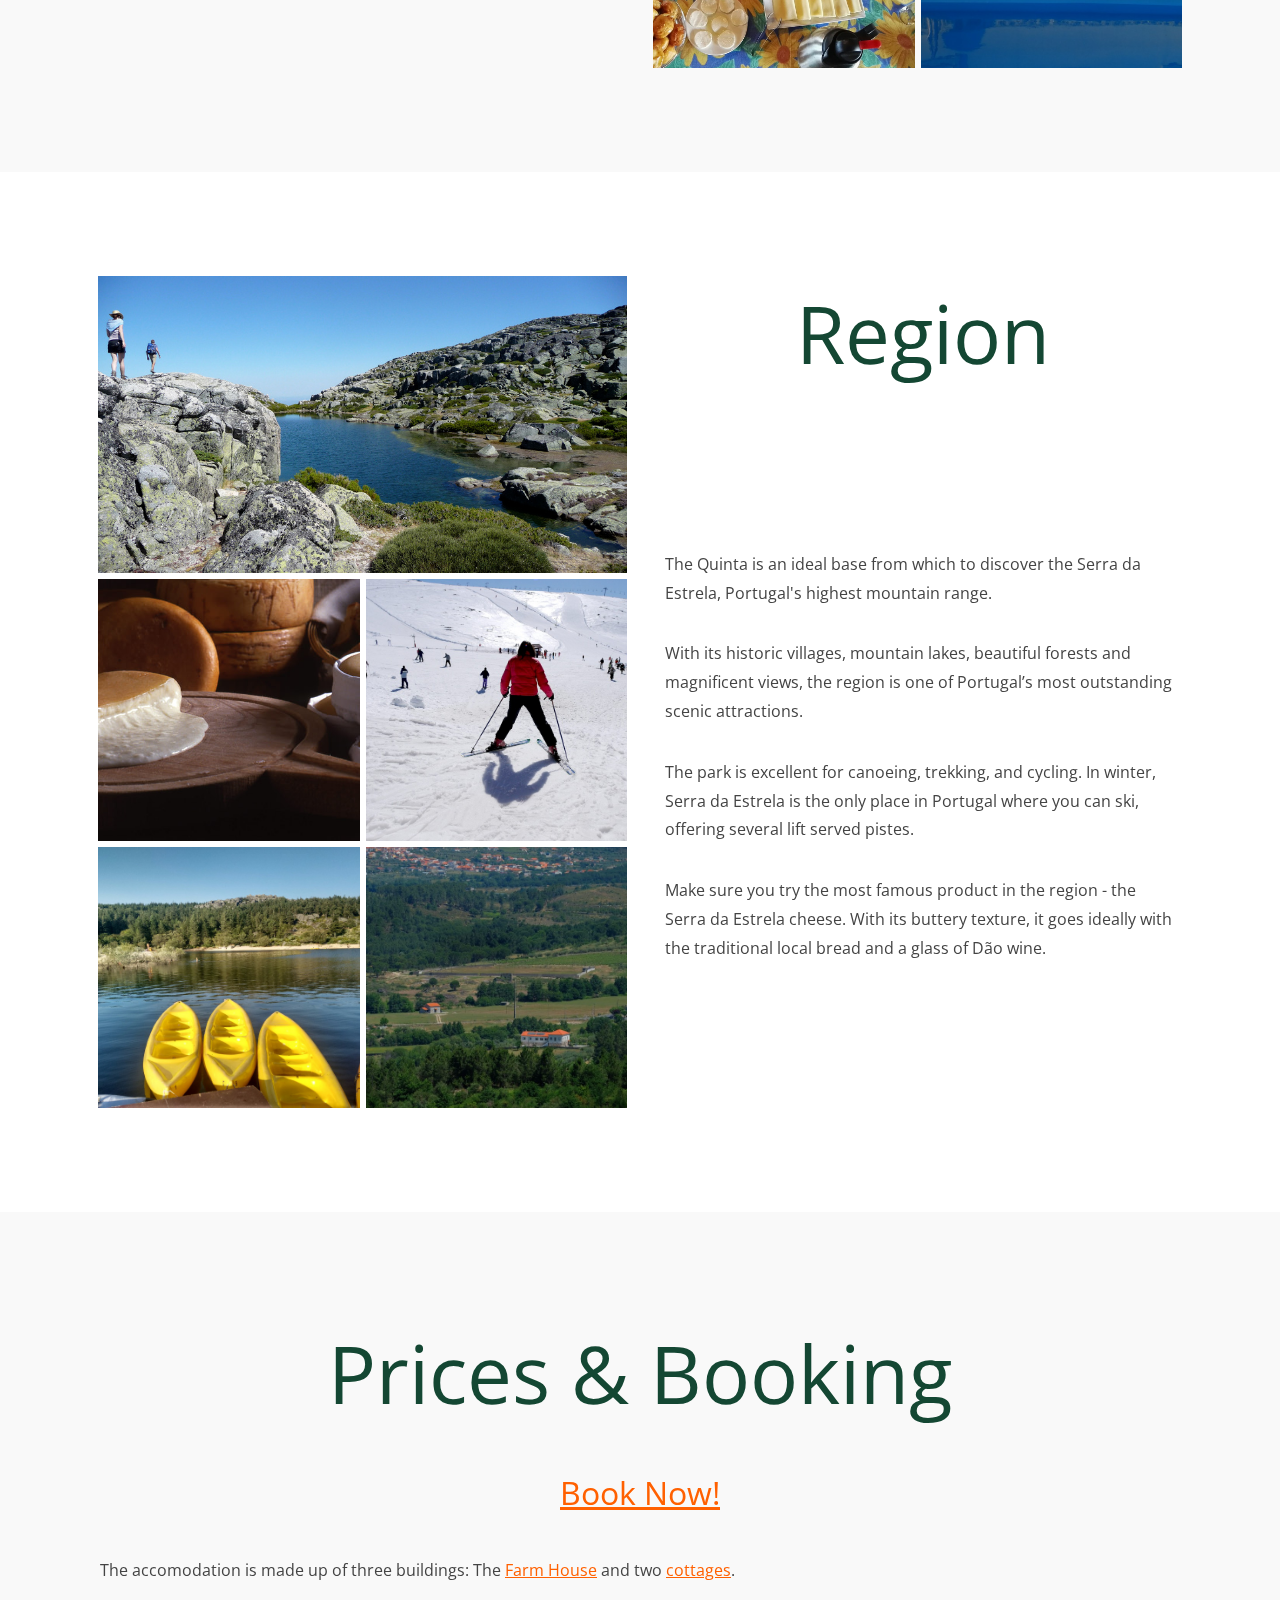
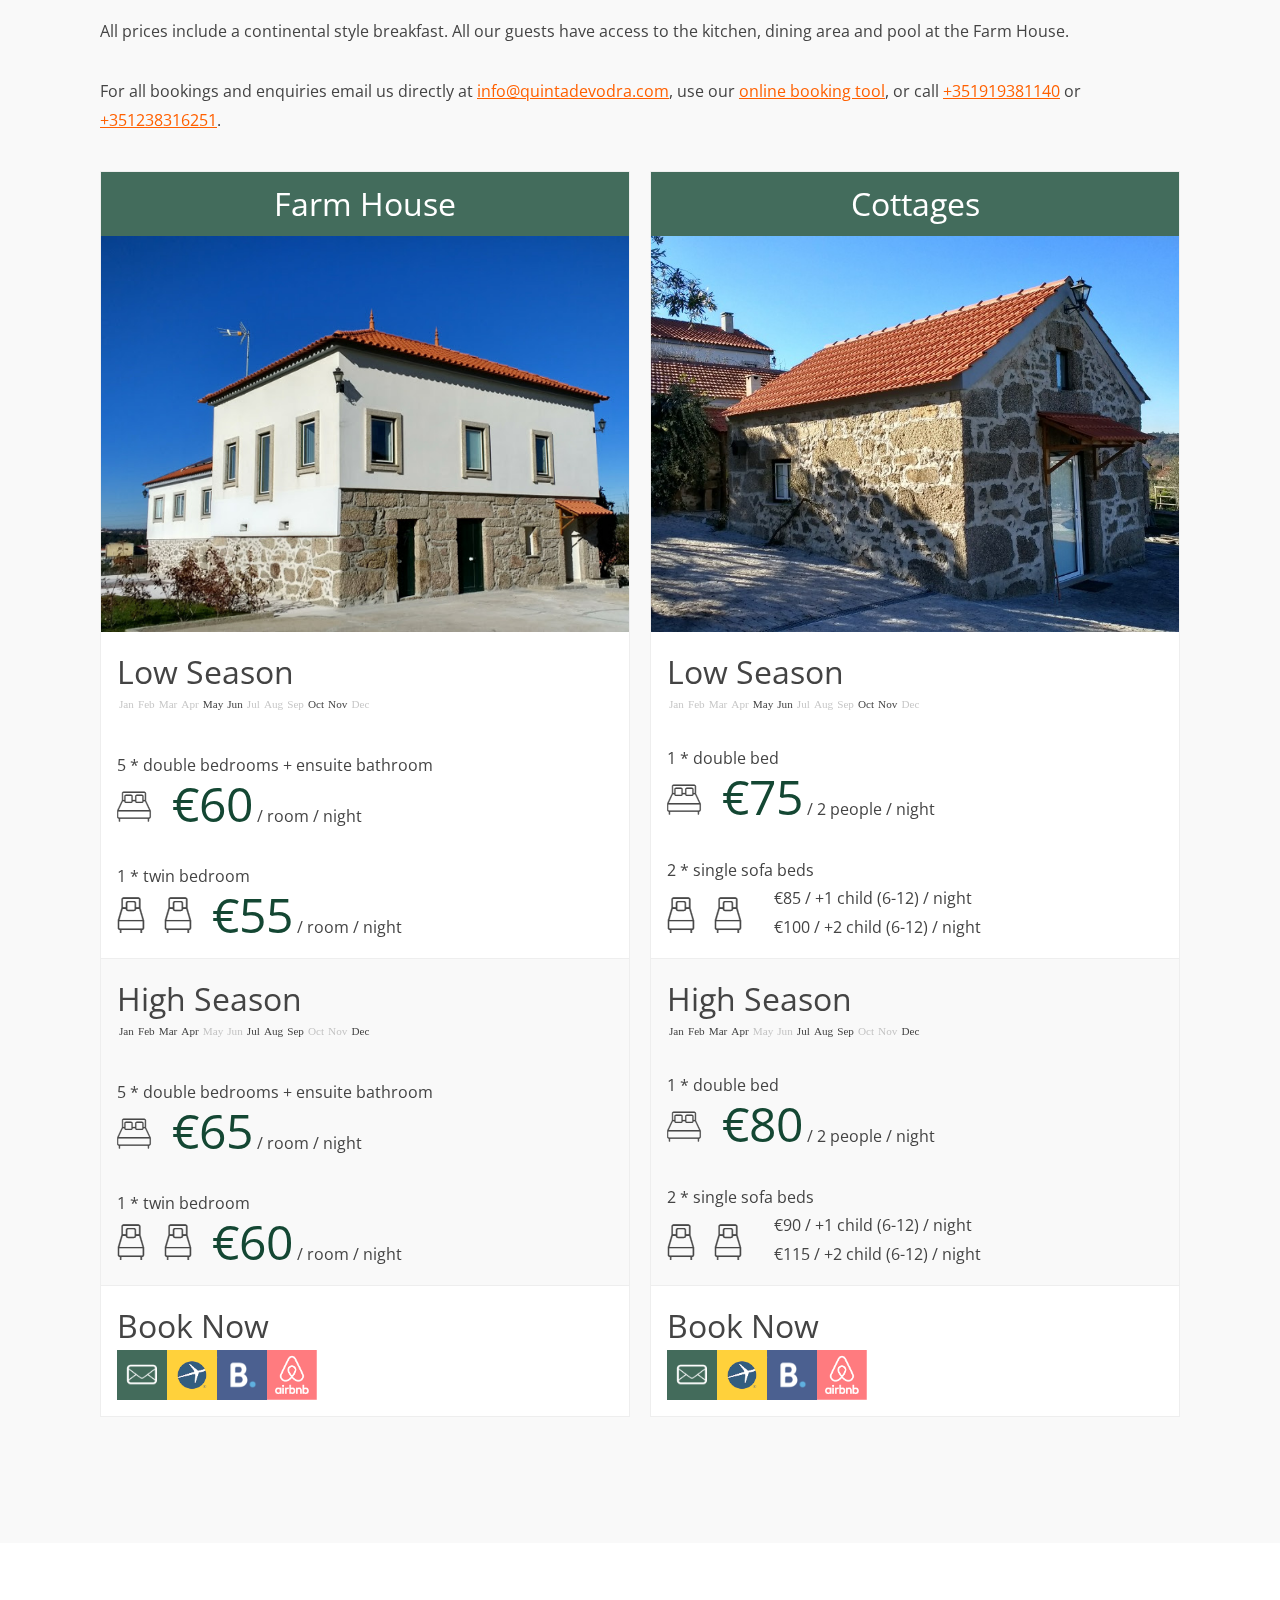
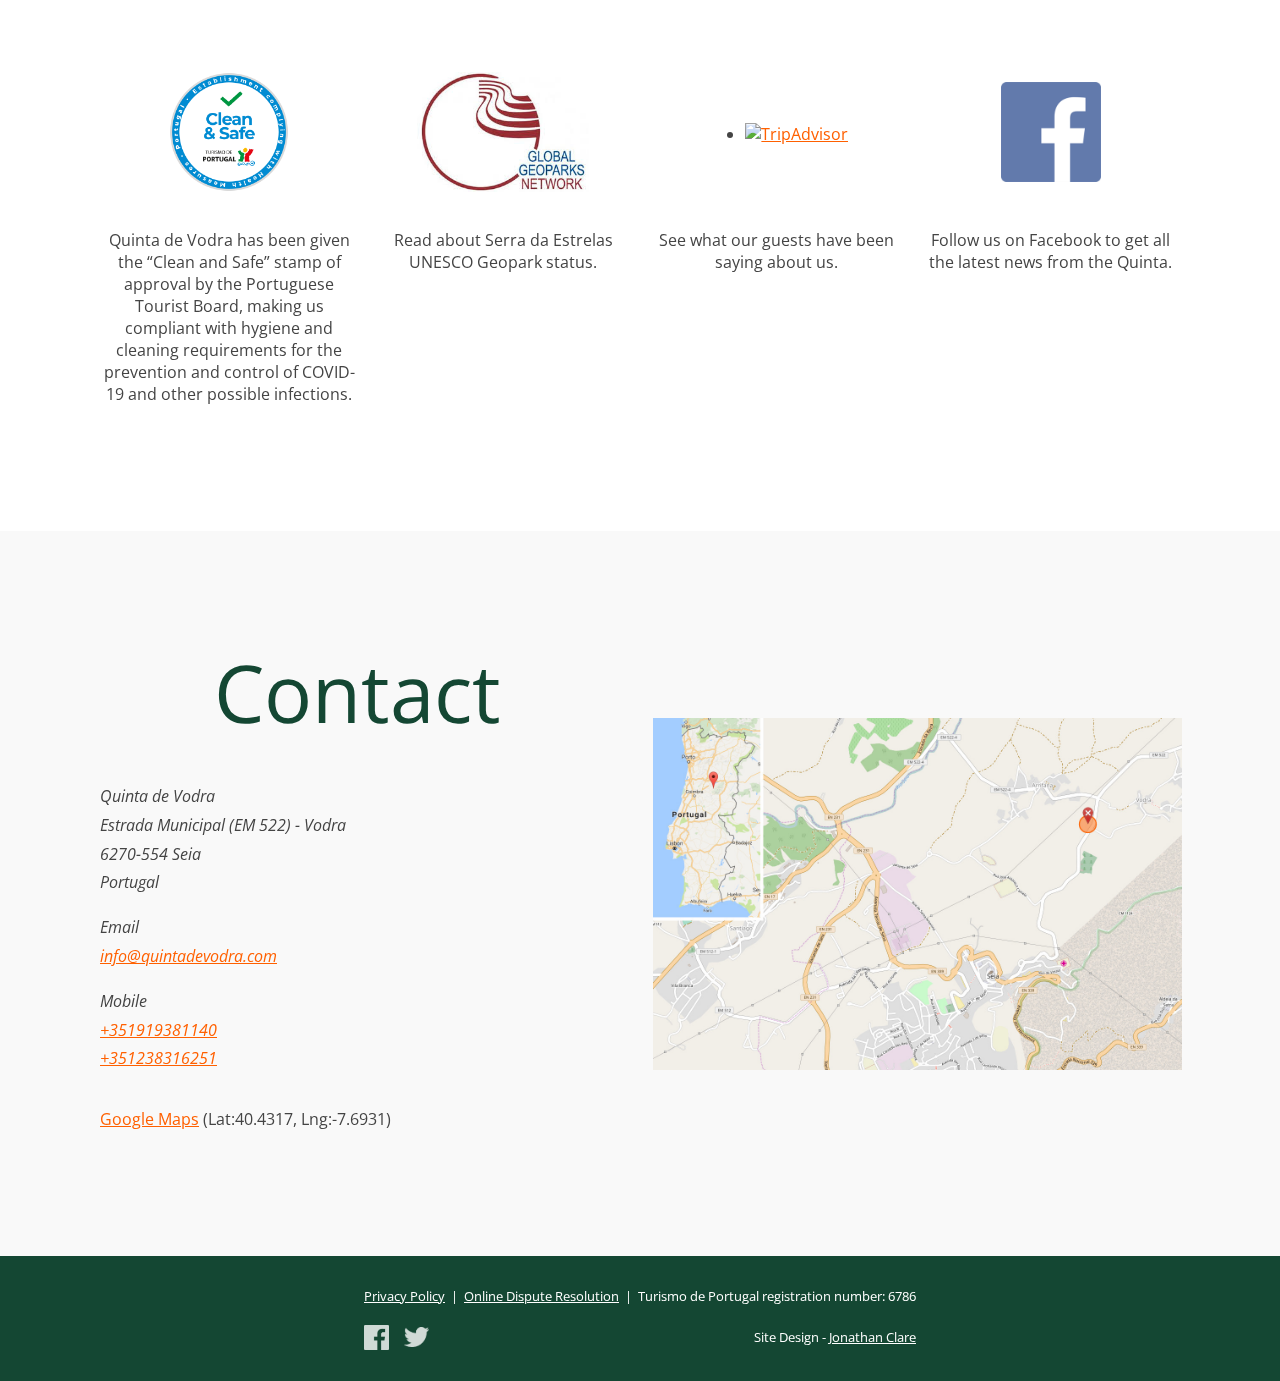
==== commit b1bce117: "Godaddy Updates" ====
--- a/index.html
+++ b/index.html
@@ -66,22 +66,22 @@
         <!-- Main content -->
         <main class="main">
             
+            <!-- Book now section -->
             <section>
                 <div class="section flex-box">
                     <div class="section-content flex-box">
-                        <div class="section-header">We Are Open!</div>
+                        <div class="section-header">Book Now</div>
                         <div class="section-info flex-box">
                             <p class="book-now"><a href="https://neo.cultbooking.com/CPC/?agentcode=58078&hotelcode=56788&lang=en">Book Now!</a></p>
-                            <p>Quinta de Vodra has been given the “Clean and Safe” stamp of approval by the Portuguese Tourist Board,
-                                making us compliant with hygiene and cleaning requirements for the 
-                                prevention and control of COVID-19 and other possible infections.</p>
                             <p>We have a variety of options available, including booking of the whole farm for a single group. 
-                                For all bookings and enquiries email us directly at <a href="mailto:info@quintadevodra.com?subject=Quinta de Vodra Website Booking Enquiry">info@quintadevodra.com</a>, use our <a href="https://neo.cultbooking.com/CPC/?agentcode=58078&hotelcode=56788&lang=en" target="_blank">online booking tool</a>, or call <a href="tel:+351919381140">+351919381140</a> or <a href="tel:+351238316251">+351238316251</a>.</p>
-                        </div>   
-                    </div>
-                    <div class="section-images flex-box">
-                        <div class="flex-box">
-                             <div><div class="bg-img ratio-1-1 bg-img-contain" style="background-image:url('./img/clean.png');"></div></div>
+                                For all bookings and enquiries email us directly at <a href="mailto:info@quintadevodra.com?subject=Quinta de Vodra Website Booking Enquiry">info@quintadevodra.com</a>, 
+                                use our <a href="https://neo.cultbooking.com/CPC/?agentcode=58078&hotelcode=56788&lang=en" target="_blank">online booking tool</a>, 
+                                or call <a href="tel:+351919381140">+351919381140</a> or <a href="tel:+351238316251">+351238316251</a>.</p>
+                        </div>   
+                    </div>                 
+                    <div class="section-images flex-box">
+                        <div class="flex-box">
+                            <div><div class="slide bg-img ratio-1-1" style="background-image:url('./img/IMG_20170725_165225070.jpg')" data-title="The Pool"></div></div>
                         </div>
                     </div>
                 </div>
@@ -100,11 +100,8 @@
                     </div>                        
                     <div class="section-images flex-box">
                         <div class="flex-box">
-                            <div><div class="slide bg-img ratio-16-9" style="background-image:url('./img/IMG_20170725_165225070.jpg')" data-title="The Pool"></div></div>
-                        </div>
-                        <div class="flex-box">
-                            <div><div class="slide bg-img ratio-16-9" style="background-image:url('./img/DSCF3603.jpg')" data-title="BBQ"></div></div>
-                            <div><div class="slide bg-img ratio-16-9" style="background-image:url('./img/DSCF4002.jpg')" data-title="The Farm"></div></div>
+                            <div><div class="slide bg-img ratio-1-1" style="background-image:url('./img/DSCF3603.jpg')" data-title="BBQ"></div></div>
+                            <div><div class="slide bg-img ratio-1-1" style="background-image:url('./img/DSCF4002.jpg')" data-title="The Farm"></div></div>
                         </div>
                         <div class="flex-box">
                             <div><div class="slide bg-img ratio-1-1" style="background-image:url('./img/DSCF3599.jpg')" data-title="Farm Work"></div></div>
@@ -302,20 +299,33 @@
                 <div class="section flex-box">
                     <div class="section-content flex-box">
                         <div class="section-social flex-box">  
-                            <!-- Geopark -->
+
+
+                            <!-- Health -->
                             <div class="flex-box"> 
-                                <div class="flex-box">Read about Serra da Estrelas UNESCO Geopark status.</div>
-                                <div class="flex-box">
+                                <div class="flex-box" style="height:150px">
                                     <a href="https://rewildingeurope.com/rew-project/rewilding-geopark-estrela/" target="_blank">
-                                        <img src="./img/geopark.jpg" title="Geopark"/>
+                                        <img style="height:120px" src="./img/clean.png" title="Geopark"/>
                                     </a>
                                 </div> 
+                                <div class="flex-box">Quinta de Vodra has been given the “Clean and Safe” stamp of approval by the Portuguese Tourist Board,
+                                    making us compliant with hygiene and cleaning requirements for the 
+                                    prevention and control of COVID-19 and other possible infections.</div>
+                            </div> 
+
+                            <!-- Geopark -->
+                            <div class="flex-box">  
+                                <div class="flex-box" style="height:150px">
+                                    <a href="https://rewildingeurope.com/rew-project/rewilding-geopark-estrela/" target="_blank">
+                                        <img style="height:120px" src="./img/geopark.jpg" title="Geopark"/>
+                                    </a>
+                                </div> 
+                                <div class="flex-box">Read about Serra da Estrelas UNESCO Geopark status.</div>
                             </div> 
 
                             <!-- Trip Advisor -->
                             <div class="flex-box">  
-                                <div class="flex-box">See what our guests have been saying about us.</div>
-                                <div class="flex-box">
+                                <div class="flex-box" style="height:150px">
                                     <div id="TA_cdsratingsonlynarrow563" class="TA_cdsratingsonlynarrow">
                                         <ul id="hybbG9JJf2YH" class="TA_links uJH9eY">
                                             <li id="qHiFg0mK" class="ZlS9q08">
@@ -324,17 +334,18 @@
                                         </ul>
                                     </div>                                
                                     <script src="https://www.jscache.com/wejs?wtype=cdsratingsonlynarrow&amp;uniq=563&amp;locationId=12370448&amp;lang=en_UK&amp;border=true&amp;shadow=false&amp;backgroundColor=white&amp;display_version=2"></script>   
-                                </div>
+                                 </div>  
+                                <div class="flex-box">See what our guests have been saying about us.</div>
                             </div>  
 
                             <!-- Facebook -->
                             <div class="flex-box"> 
-                                <div class="flex-box">Follow us on Facebook to get all the latest news from the Quinta.</div>
-                                <div class="flex-box">
+                                <div class="flex-box" style="height:150px">
                                     <a class="booking-logo" href="https://www.facebook.com/quintadevodra/" target="_blank">
-                                        <div class="bg-img ratio-1-1" style="background-image:url('./img/facebook.png')" title="Facebook"></div>
+                                        <img style="height:100px" src="./img/facebook.png" title="Facebook"/>
                                     </a>
                                 </div> 
+                                <div class="flex-box">Follow us on Facebook to get all the latest news from the Quinta.</div>
                             </div> 
 
                         </div>   
@@ -350,9 +361,11 @@
                         <div class="section-info flex-box">
                             <address>
                                 <p>Quinta de Vodra<br/>Estrada Municipal (EM 522) - Vodra<br/>6270-554 Seia<br/>Portugal</p>
-                                <p><a href="mailto:info@quintadevodra.com">info@quintadevodra.com</a>
-                                <br/><a href="tel:+351919381140">+351919381140</a>
-                                <br/><a href="tel:+351238316251">+351238316251</a></p>
+                                <p>Email<br/><a href="mailto:info@quintadevodra.com">info@quintadevodra.com</a></p>
+                                <p>Mobile
+                                    <br/><a href="tel:+351919381140">+351919381140</a>
+                                    <br/><a href="tel:+351238316251">+351238316251</a>
+                                </p>
                             </address>
                             <p><a href="https://www.google.com/maps/place/Quinta+de+Vodra/@40.431918,-7.694747,1725m/data=!3m1!1e3!4m5!3m4!1s0x0:0x8f6ee46d5252d844!8m2!3d40.4317202!4d-7.6931869?hl=en-GB" target="_blank">Google Maps</a> (Lat:40.4317, Lng:-7.6931)</p>
                         </div>   
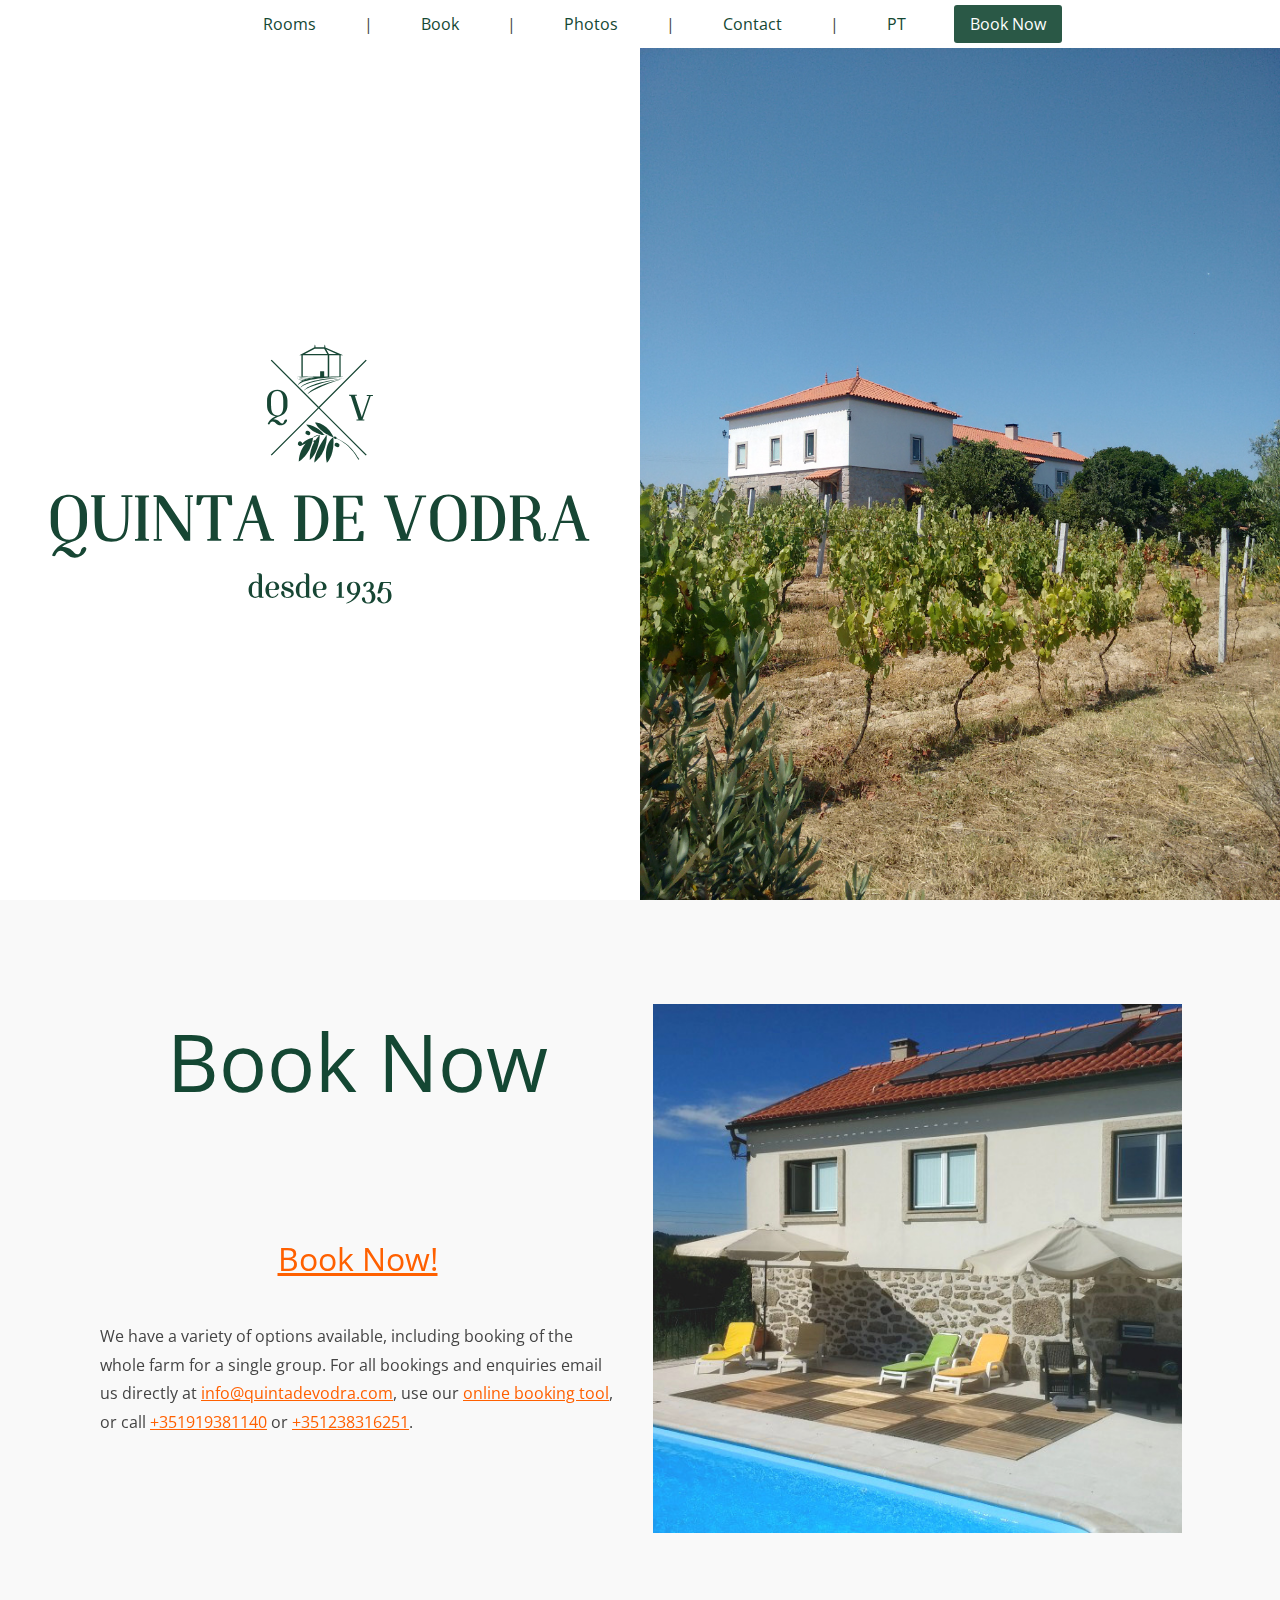
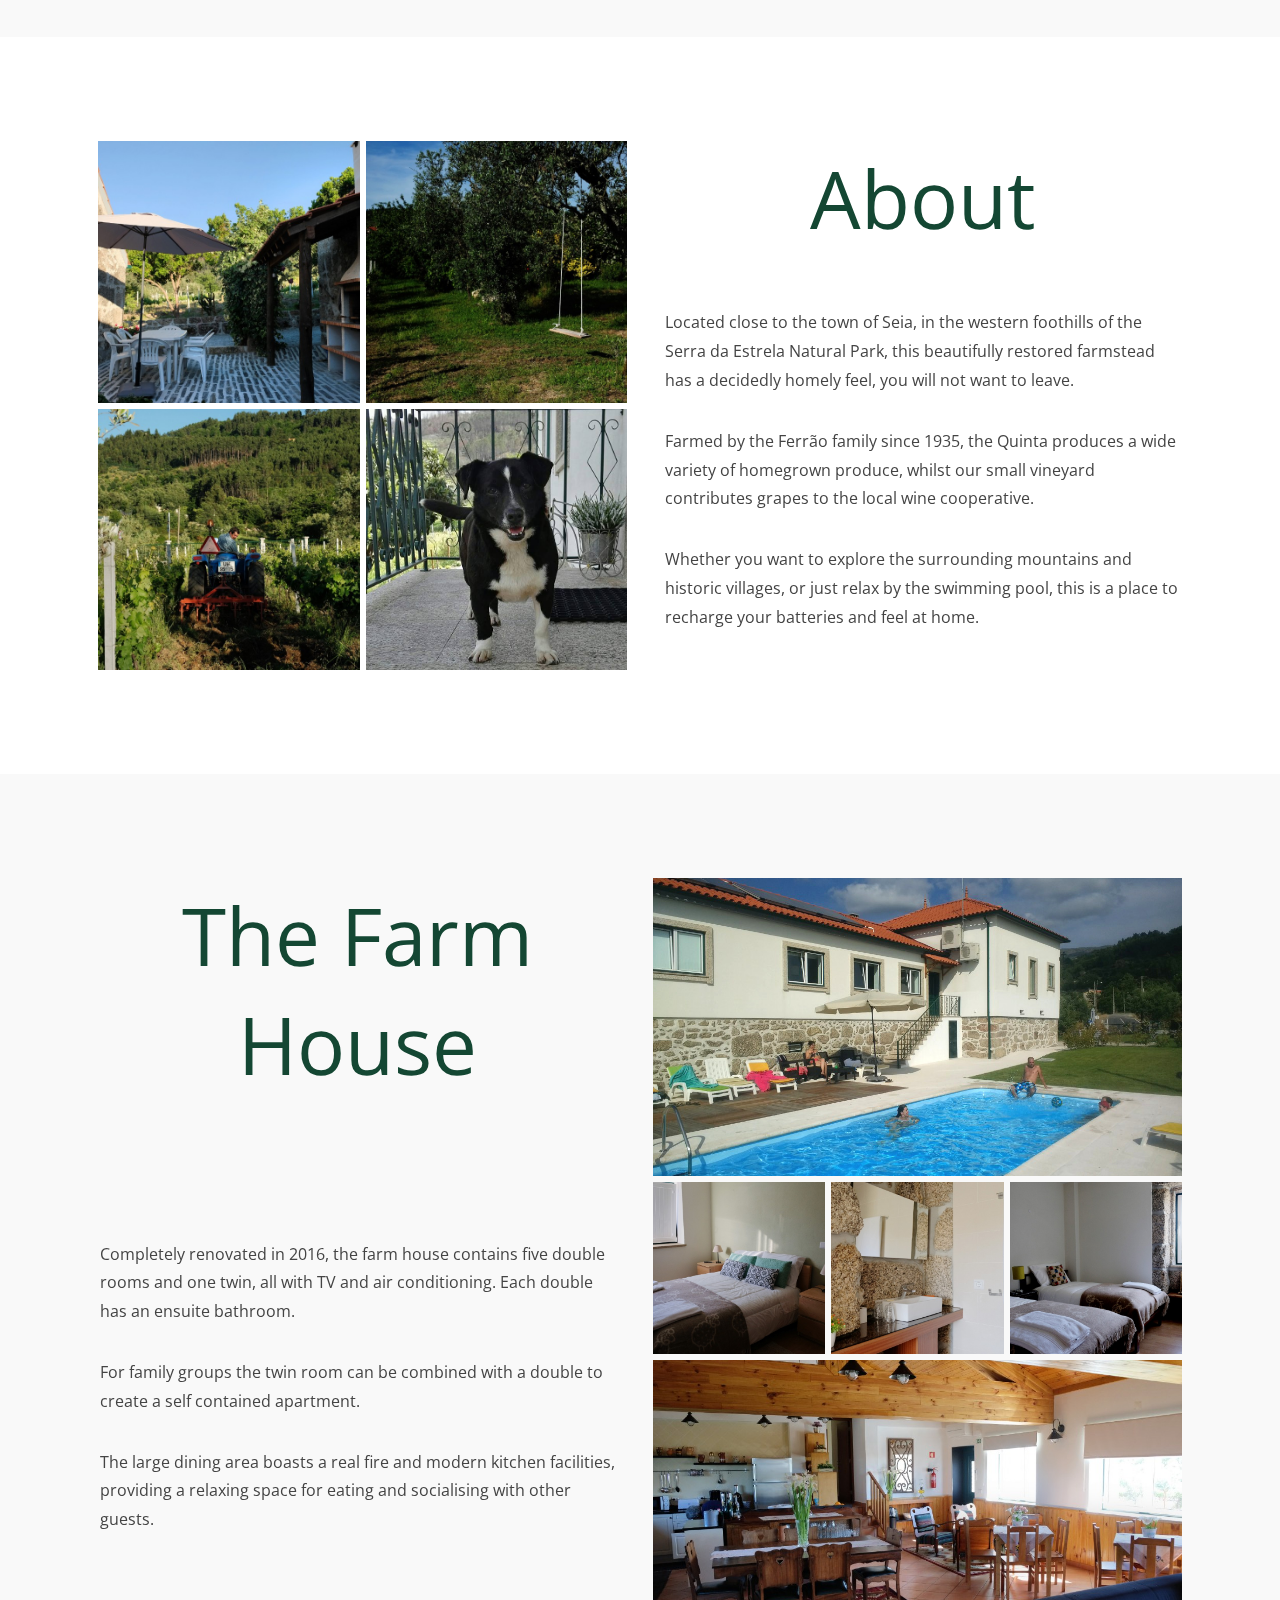
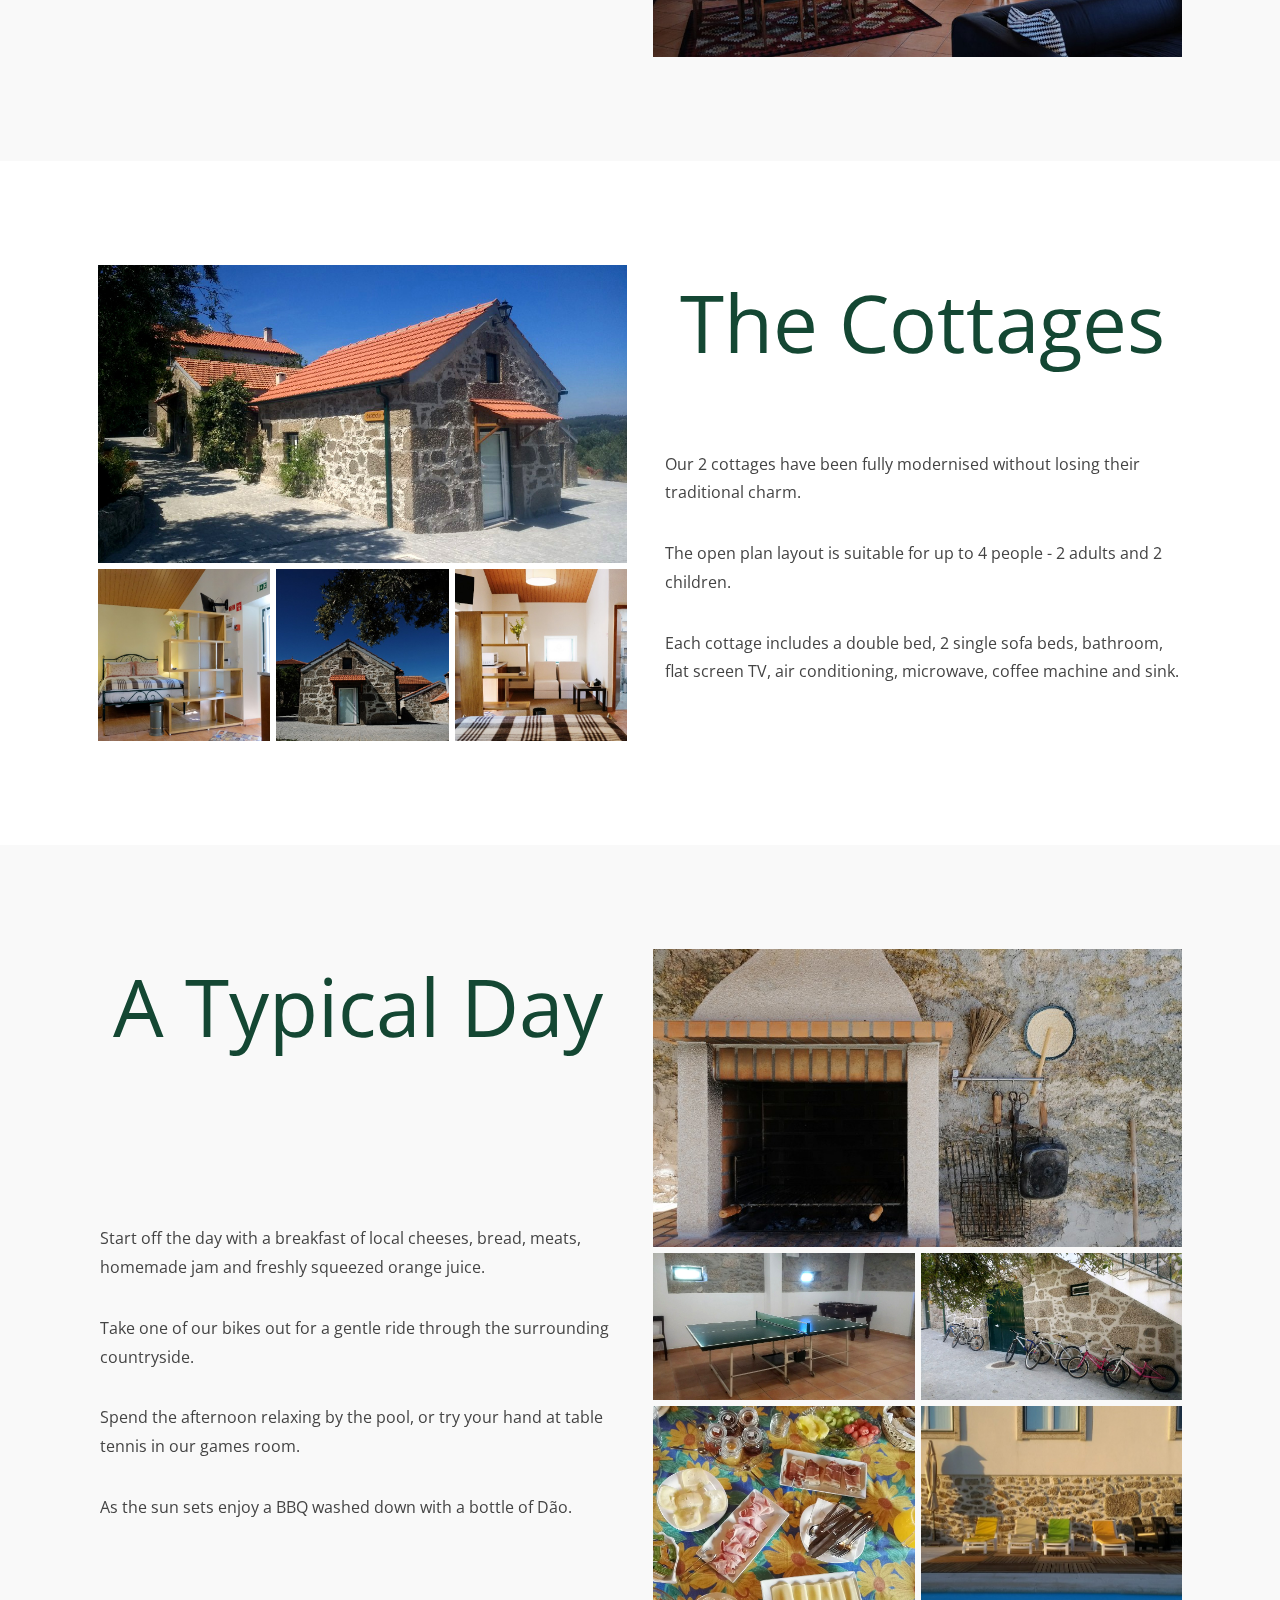
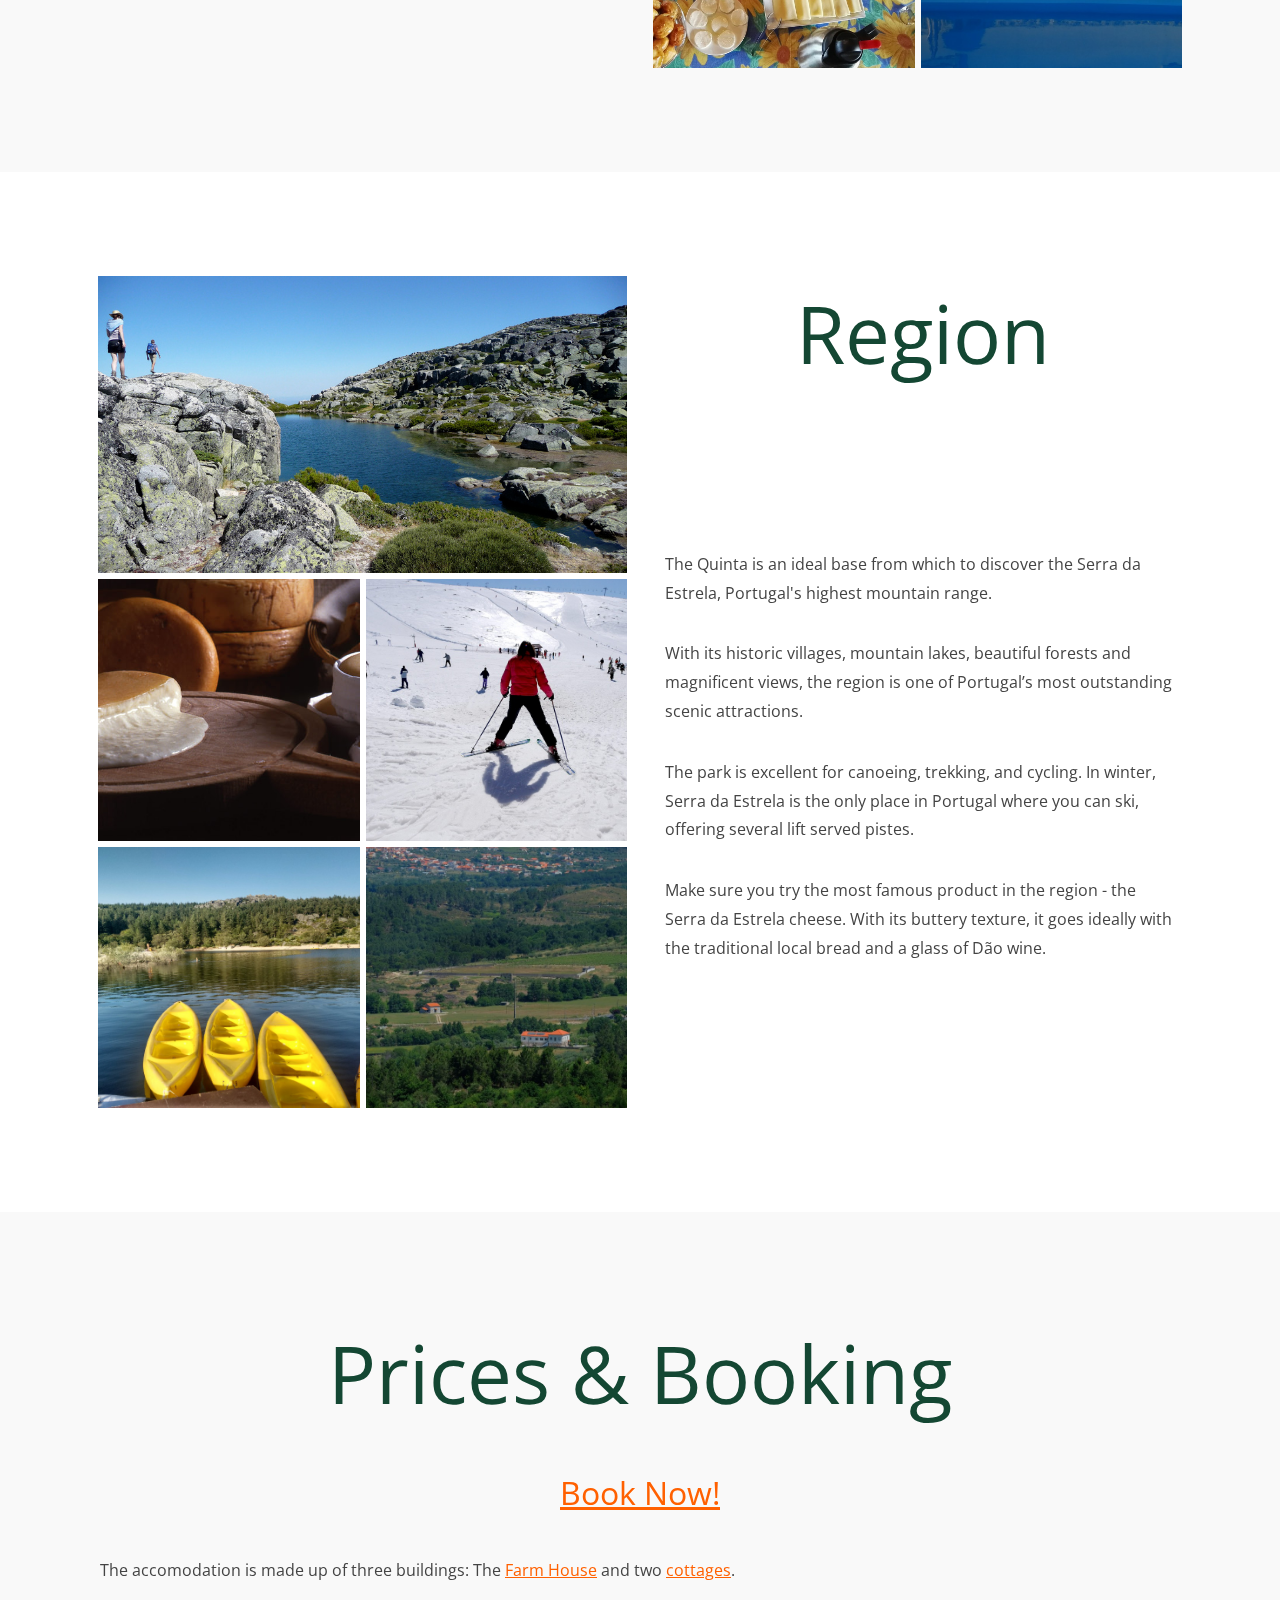
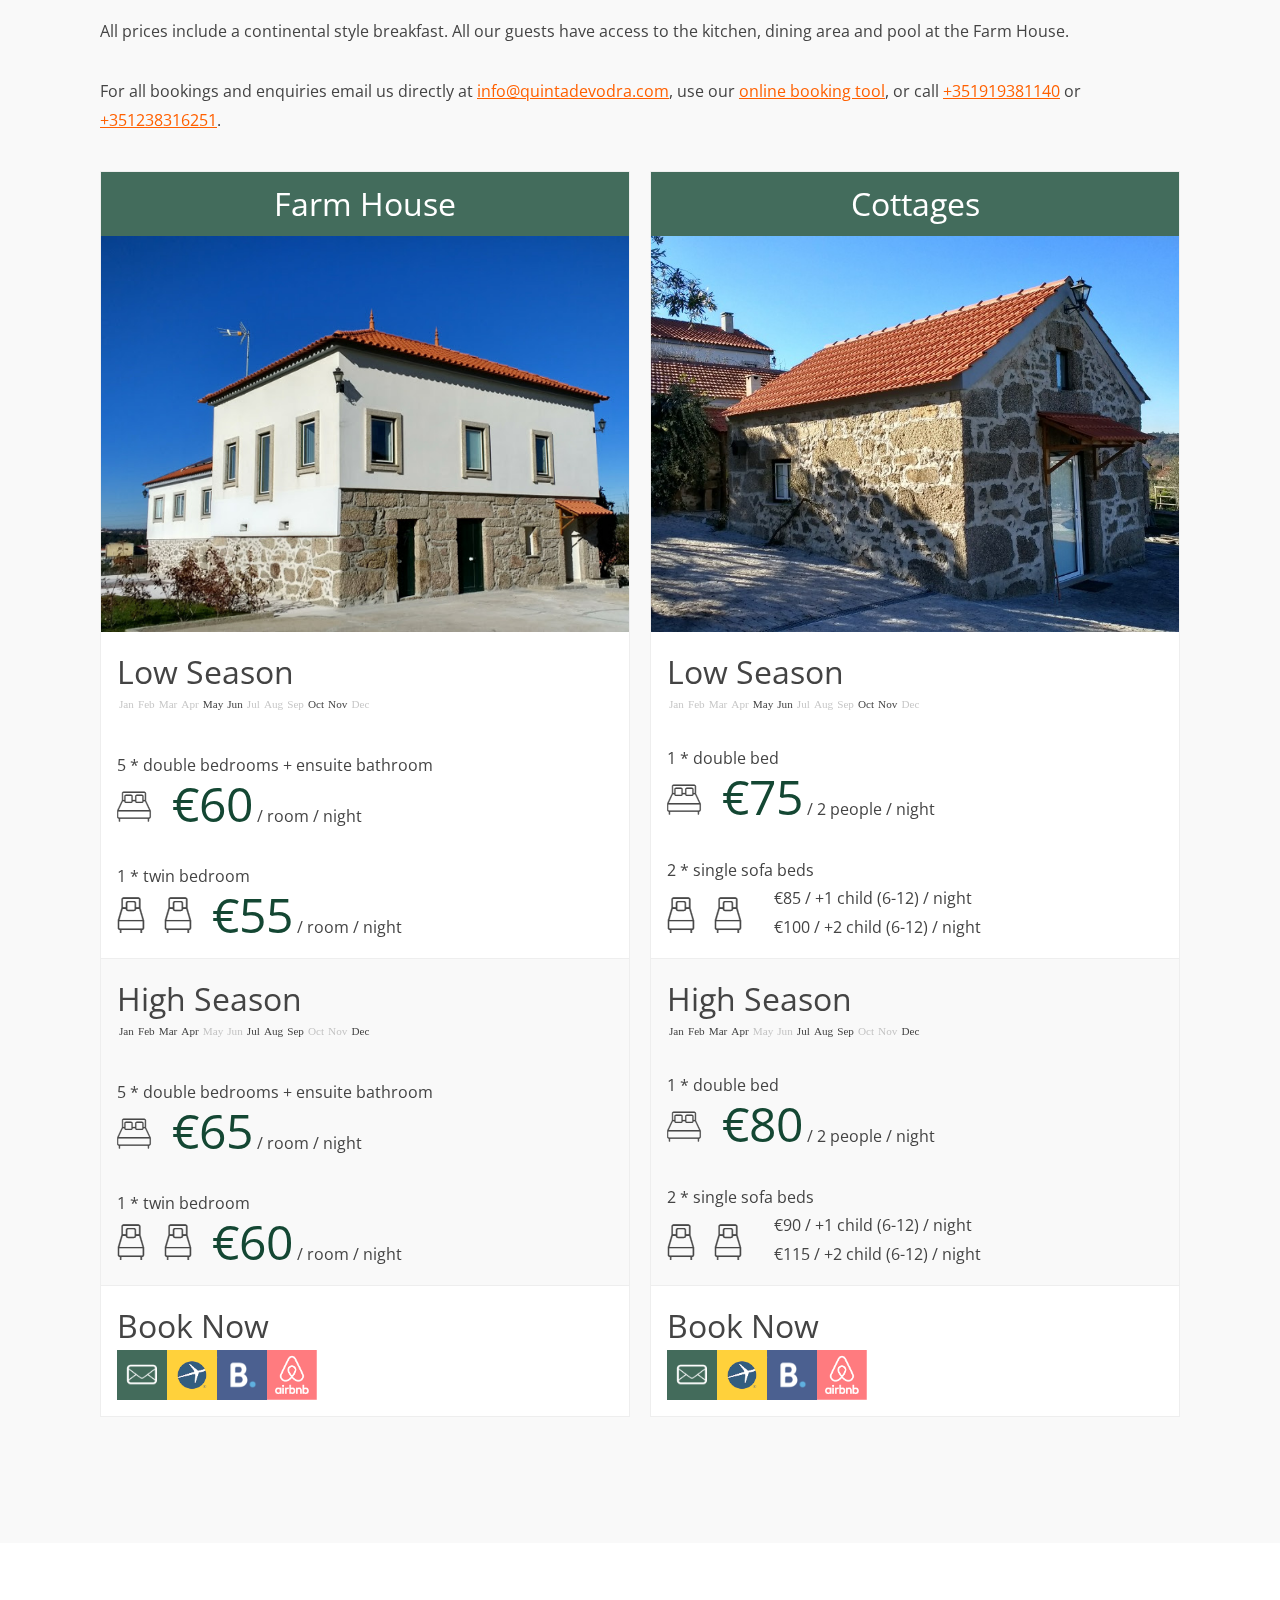
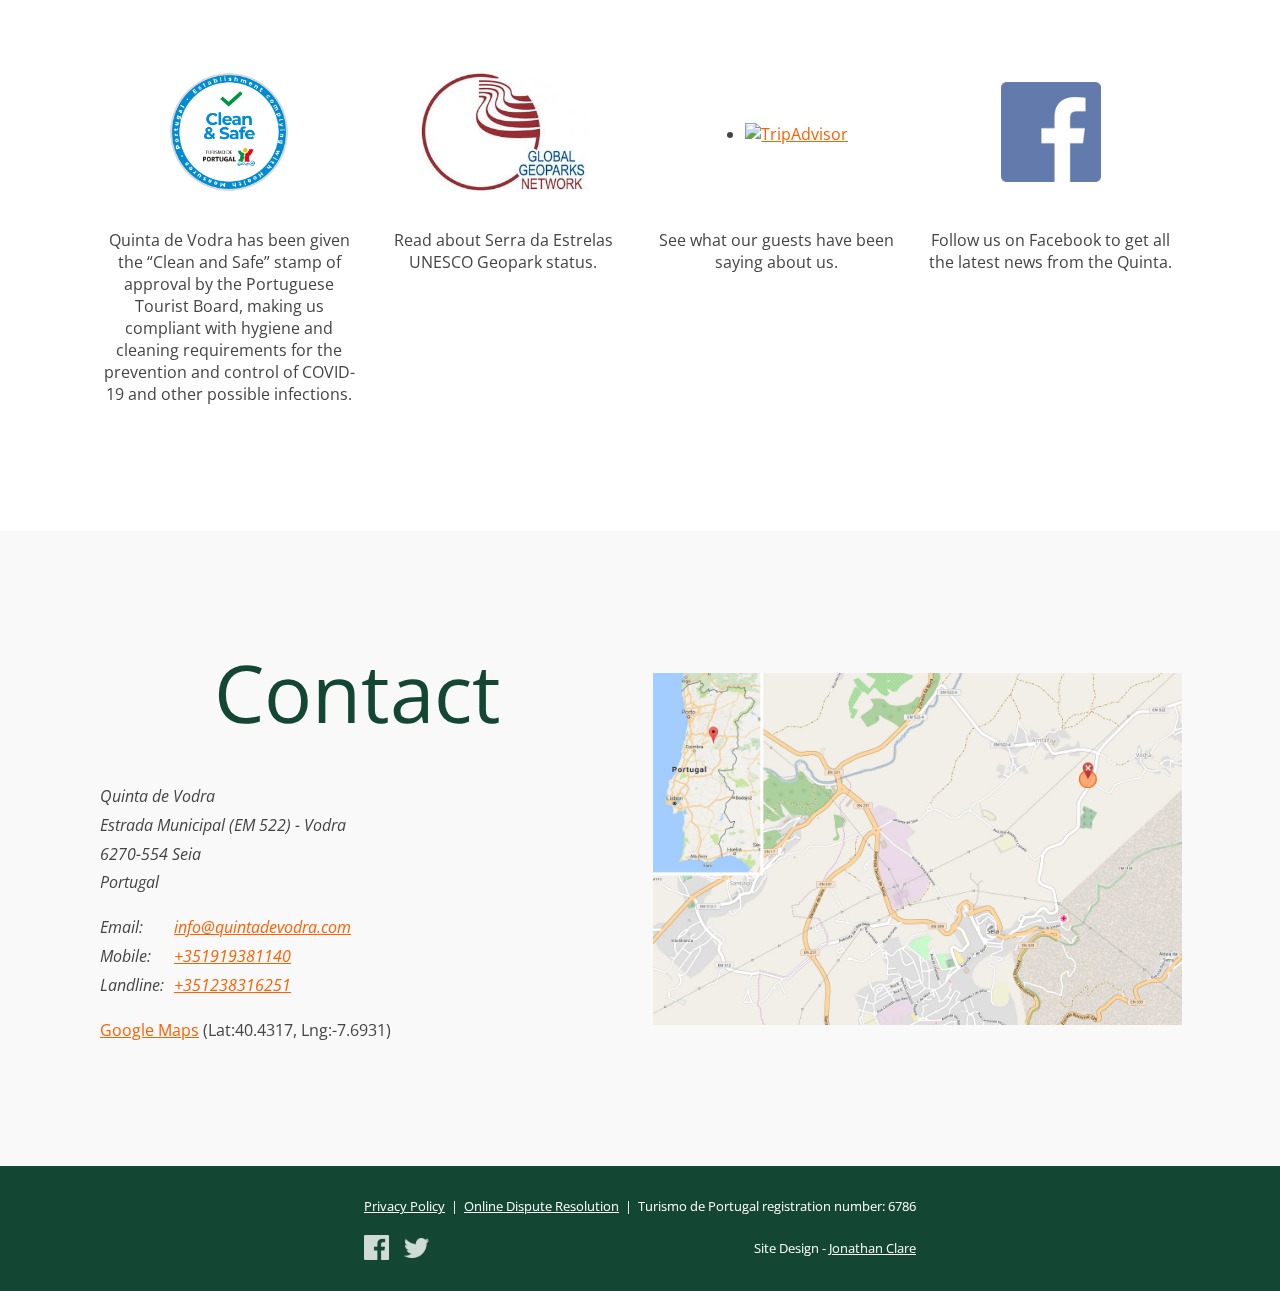
==== commit 1ef6c898: "Mobile info" ====
--- a/index.html
+++ b/index.html
@@ -361,11 +361,20 @@
                         <div class="section-info flex-box">
                             <address>
                                 <p>Quinta de Vodra<br/>Estrada Municipal (EM 522) - Vodra<br/>6270-554 Seia<br/>Portugal</p>
-                                <p>Email<br/><a href="mailto:info@quintadevodra.com">info@quintadevodra.com</a></p>
-                                <p>Mobile
-                                    <br/><a href="tel:+351919381140">+351919381140</a>
-                                    <br/><a href="tel:+351238316251">+351238316251</a>
-                                </p>
+                                <div>
+                                    <div style="display: grid;
+                                    grid-template-columns: max-content max-content;
+                                    grid-template-rows: repeat(3, 1fr);
+                                    grid-column-gap: 10px;
+                                    grid-row-gap: 0px;">
+                                        <div>Email:</div>
+                                        <a href="mailto:info@quintadevodra.com">info@quintadevodra.com</a>
+                                        <div>Mobile:</div>
+                                        <a href="tel:+351919381140">+351919381140</a>
+                                        <div>Landline:</div>
+                                        <a href="tel:+351238316251">+351238316251</a>
+                                    </div>
+                                </div> 
                             </address>
                             <p><a href="https://www.google.com/maps/place/Quinta+de+Vodra/@40.431918,-7.694747,1725m/data=!3m1!1e3!4m5!3m4!1s0x0:0x8f6ee46d5252d844!8m2!3d40.4317202!4d-7.6931869?hl=en-GB" target="_blank">Google Maps</a> (Lat:40.4317, Lng:-7.6931)</p>
                         </div>   
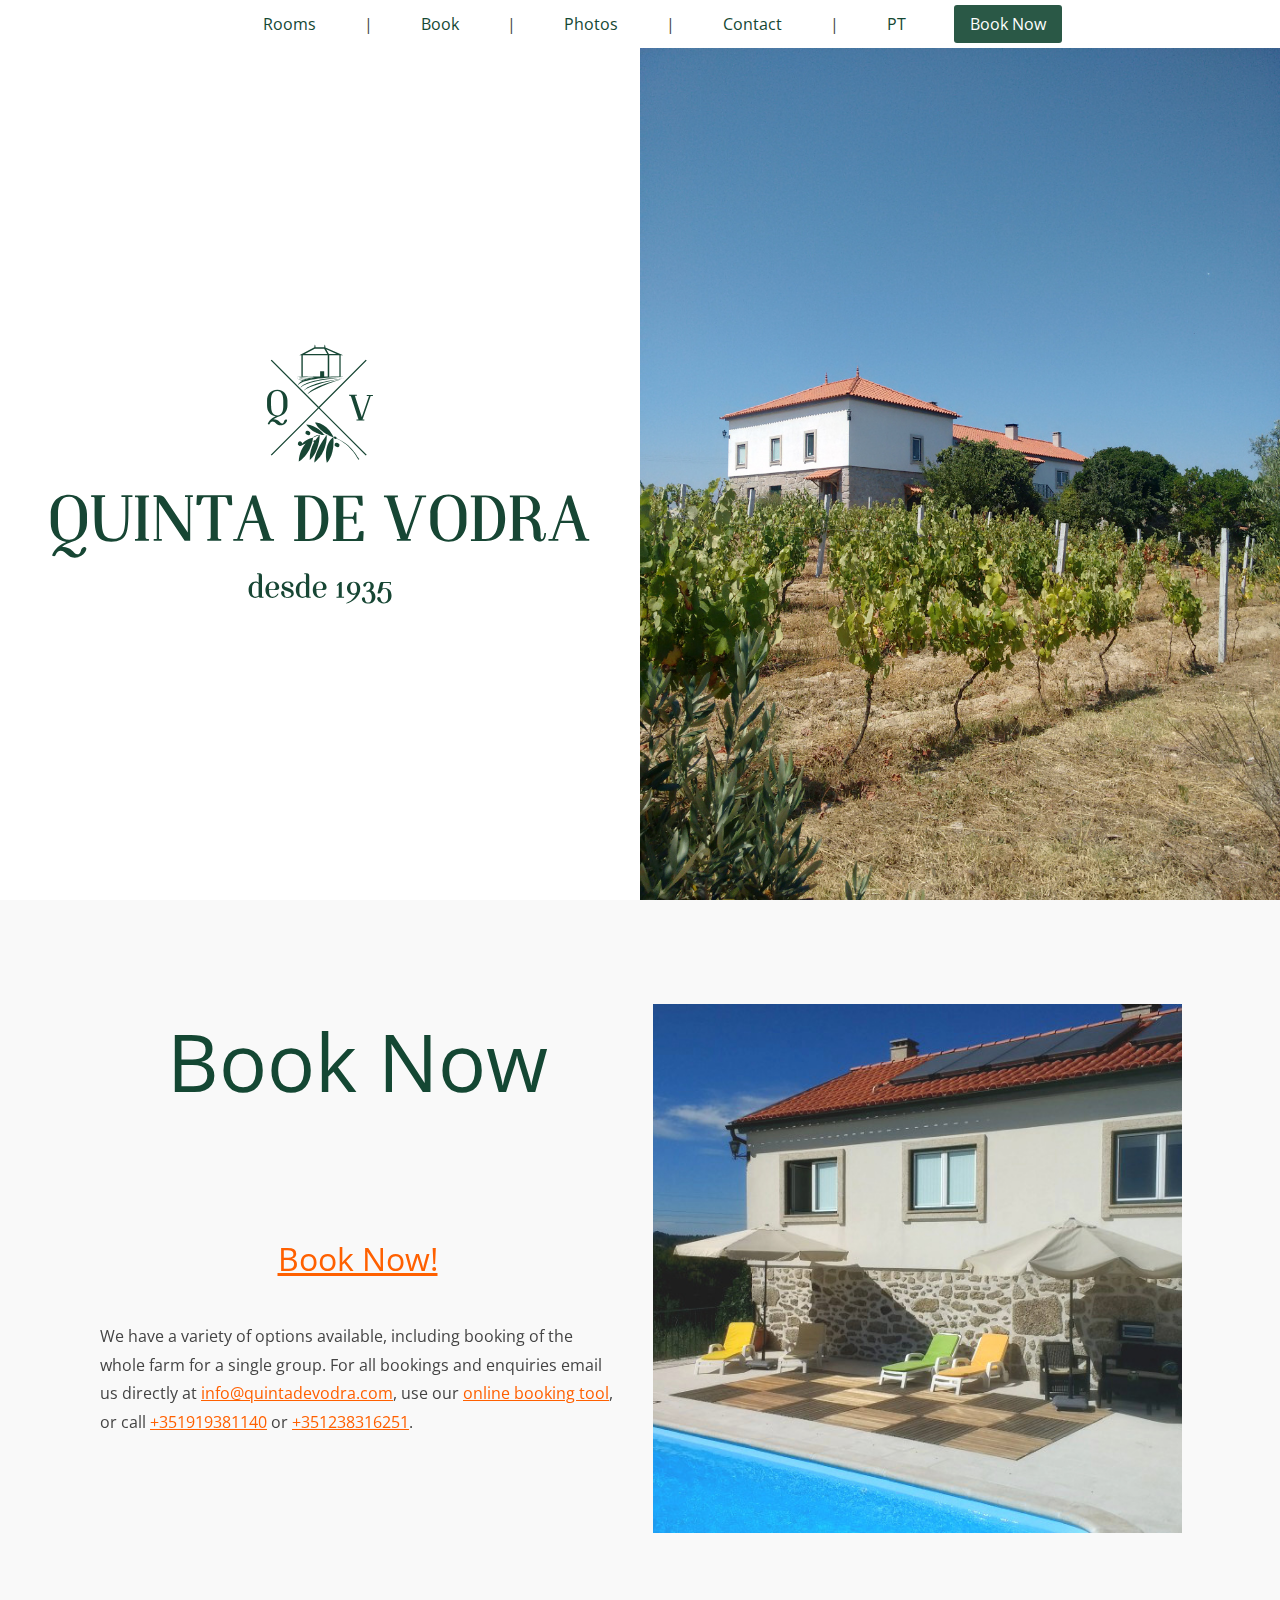
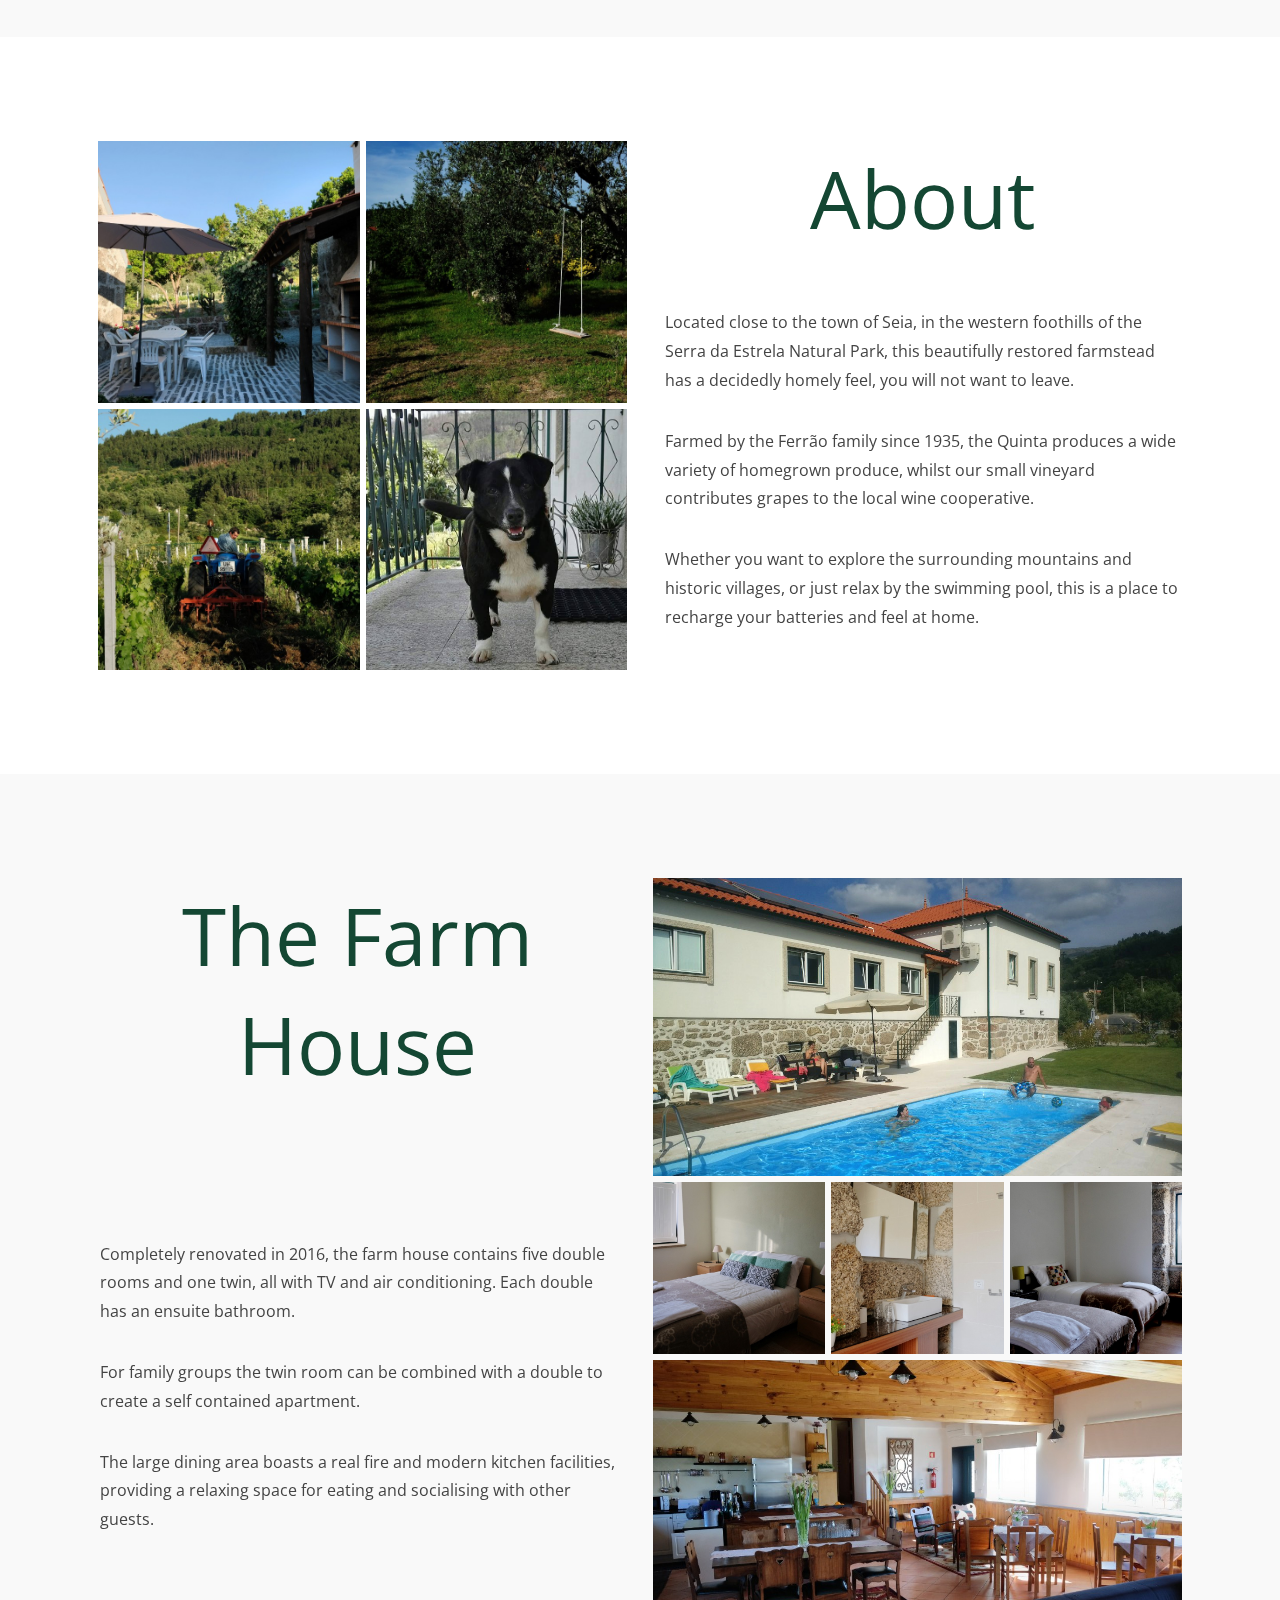
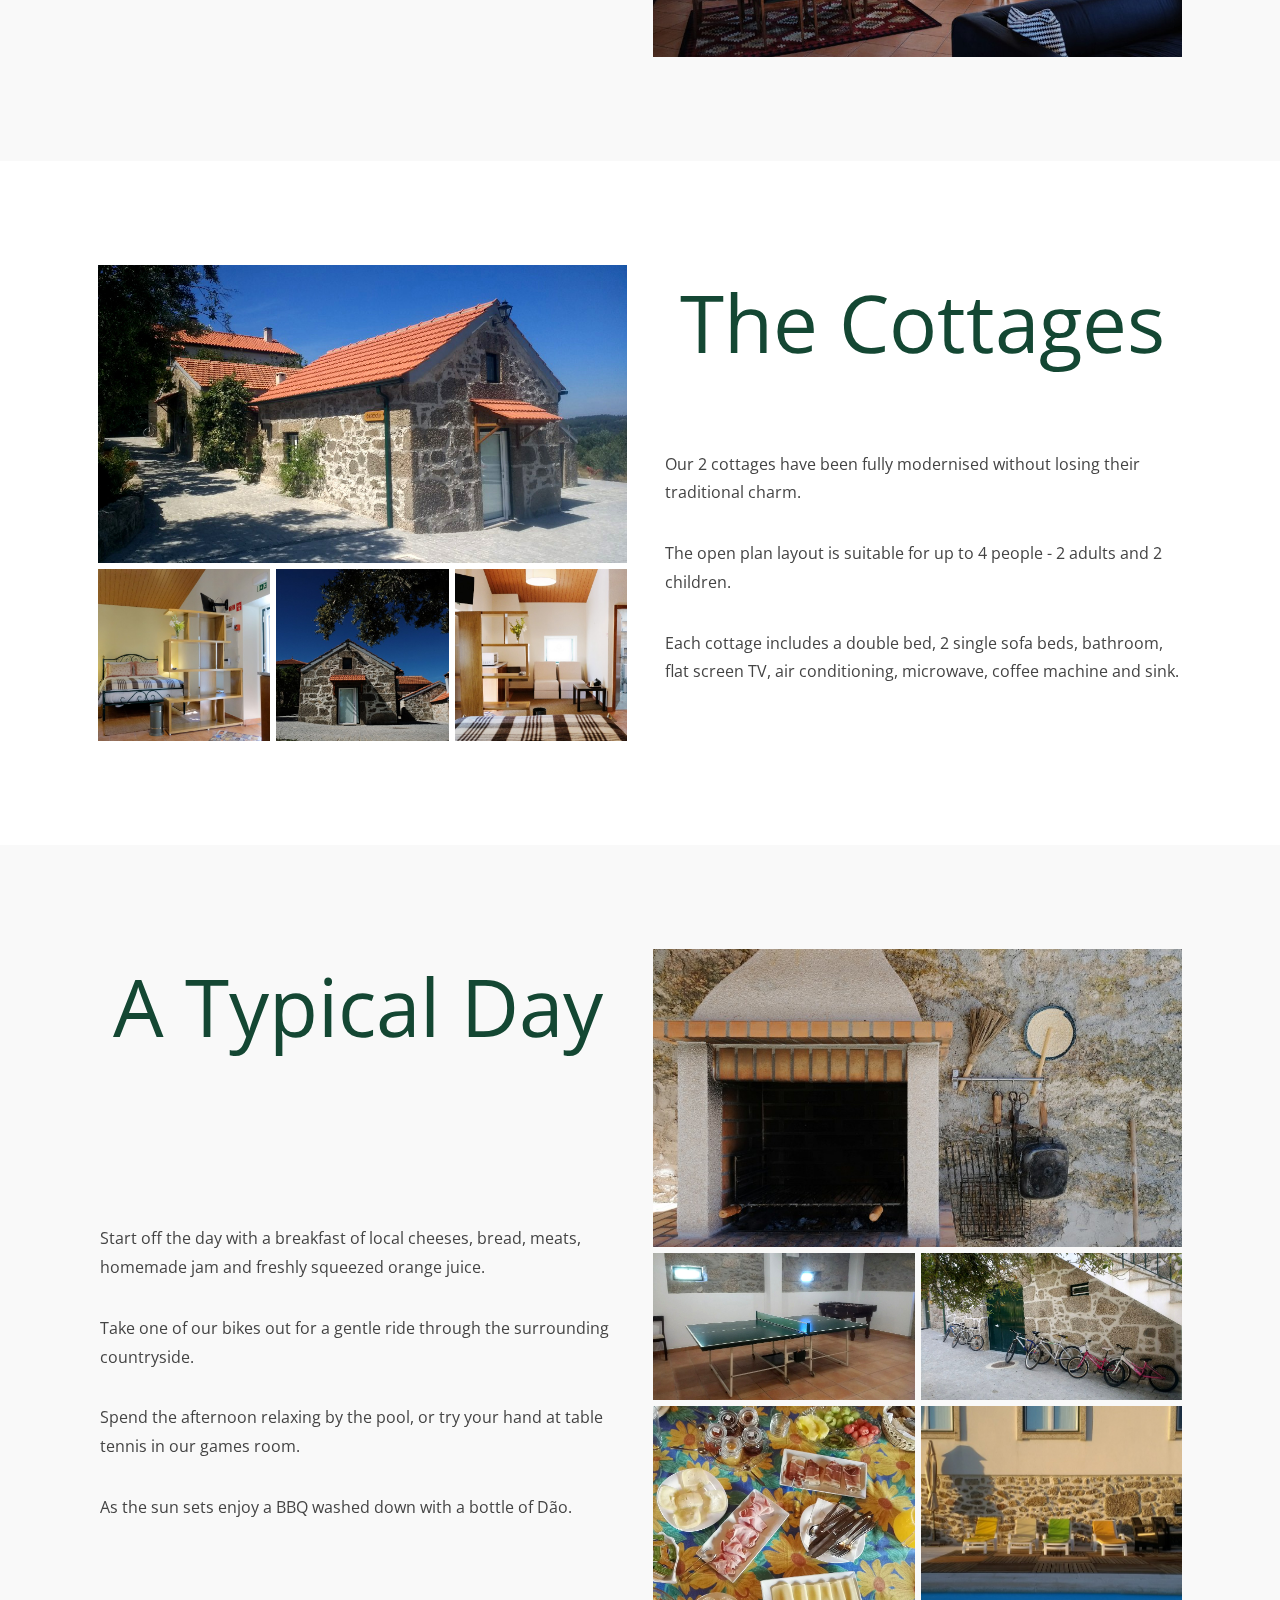
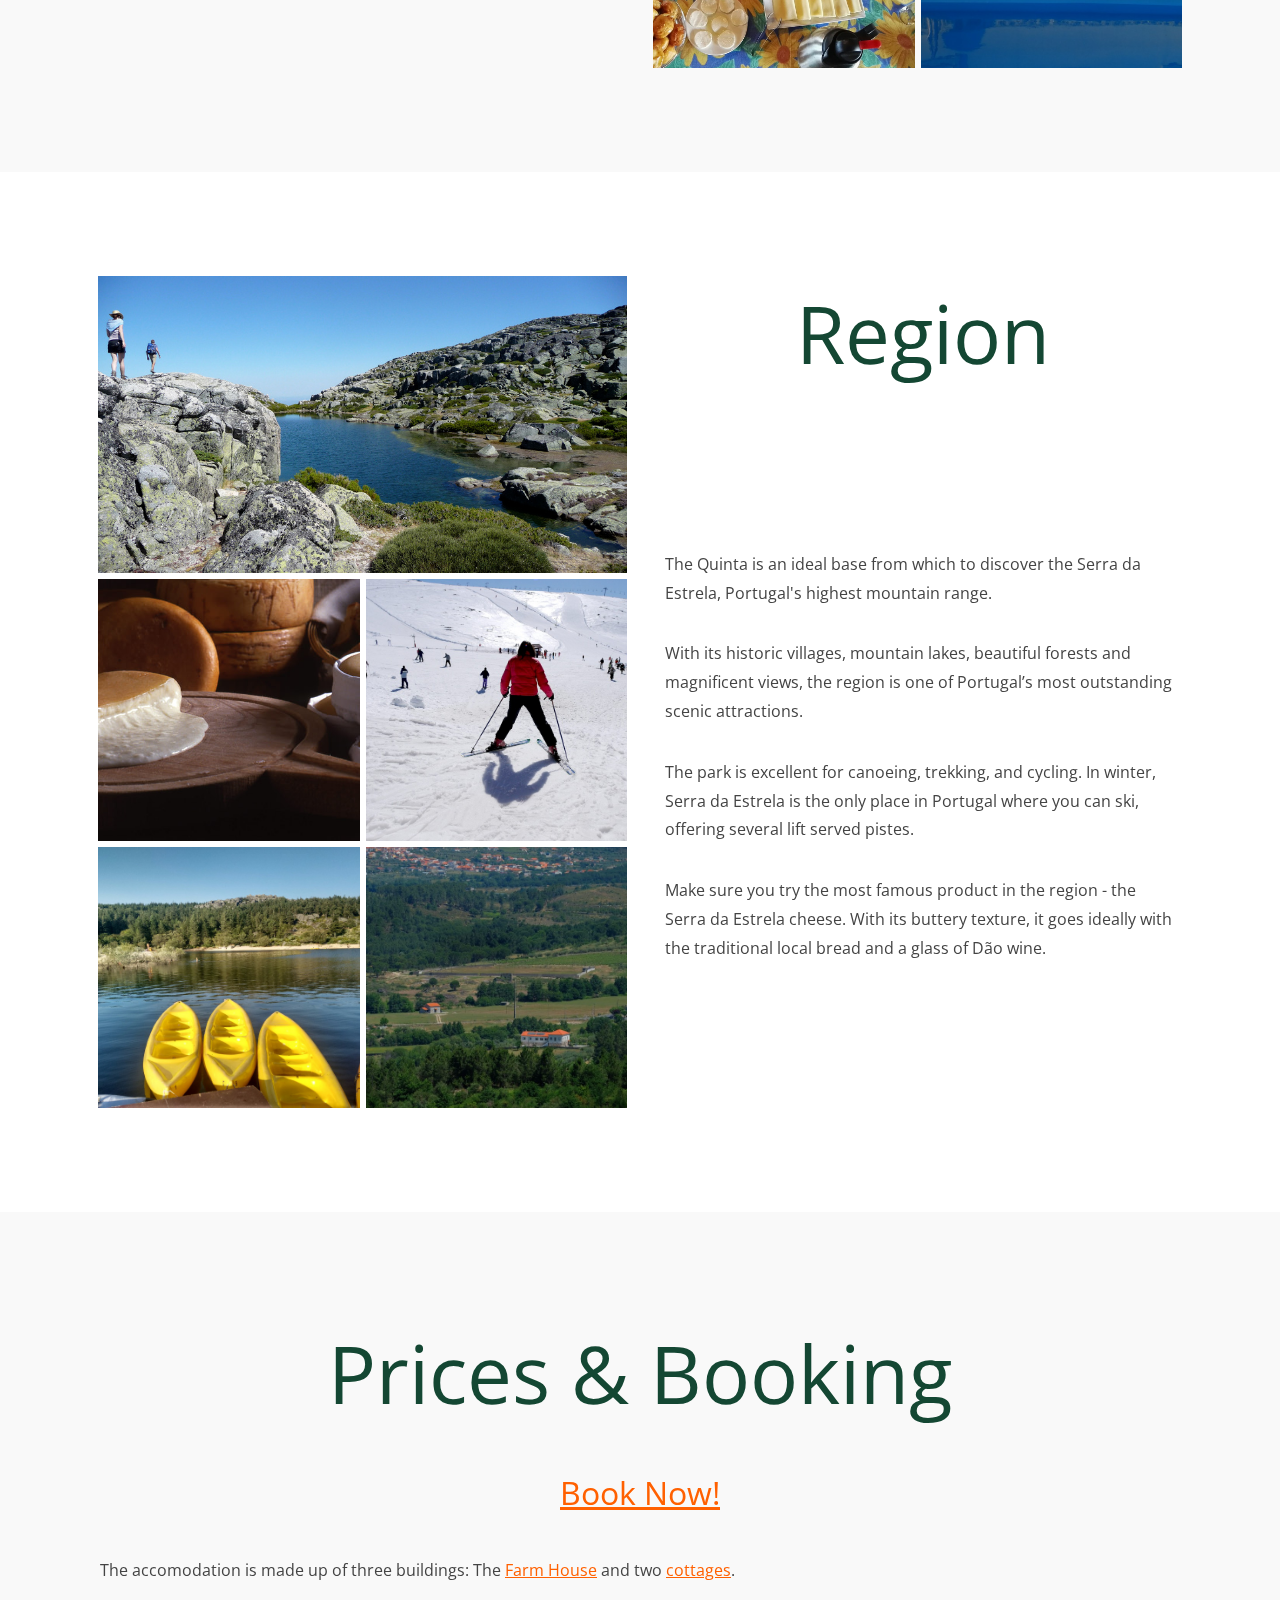
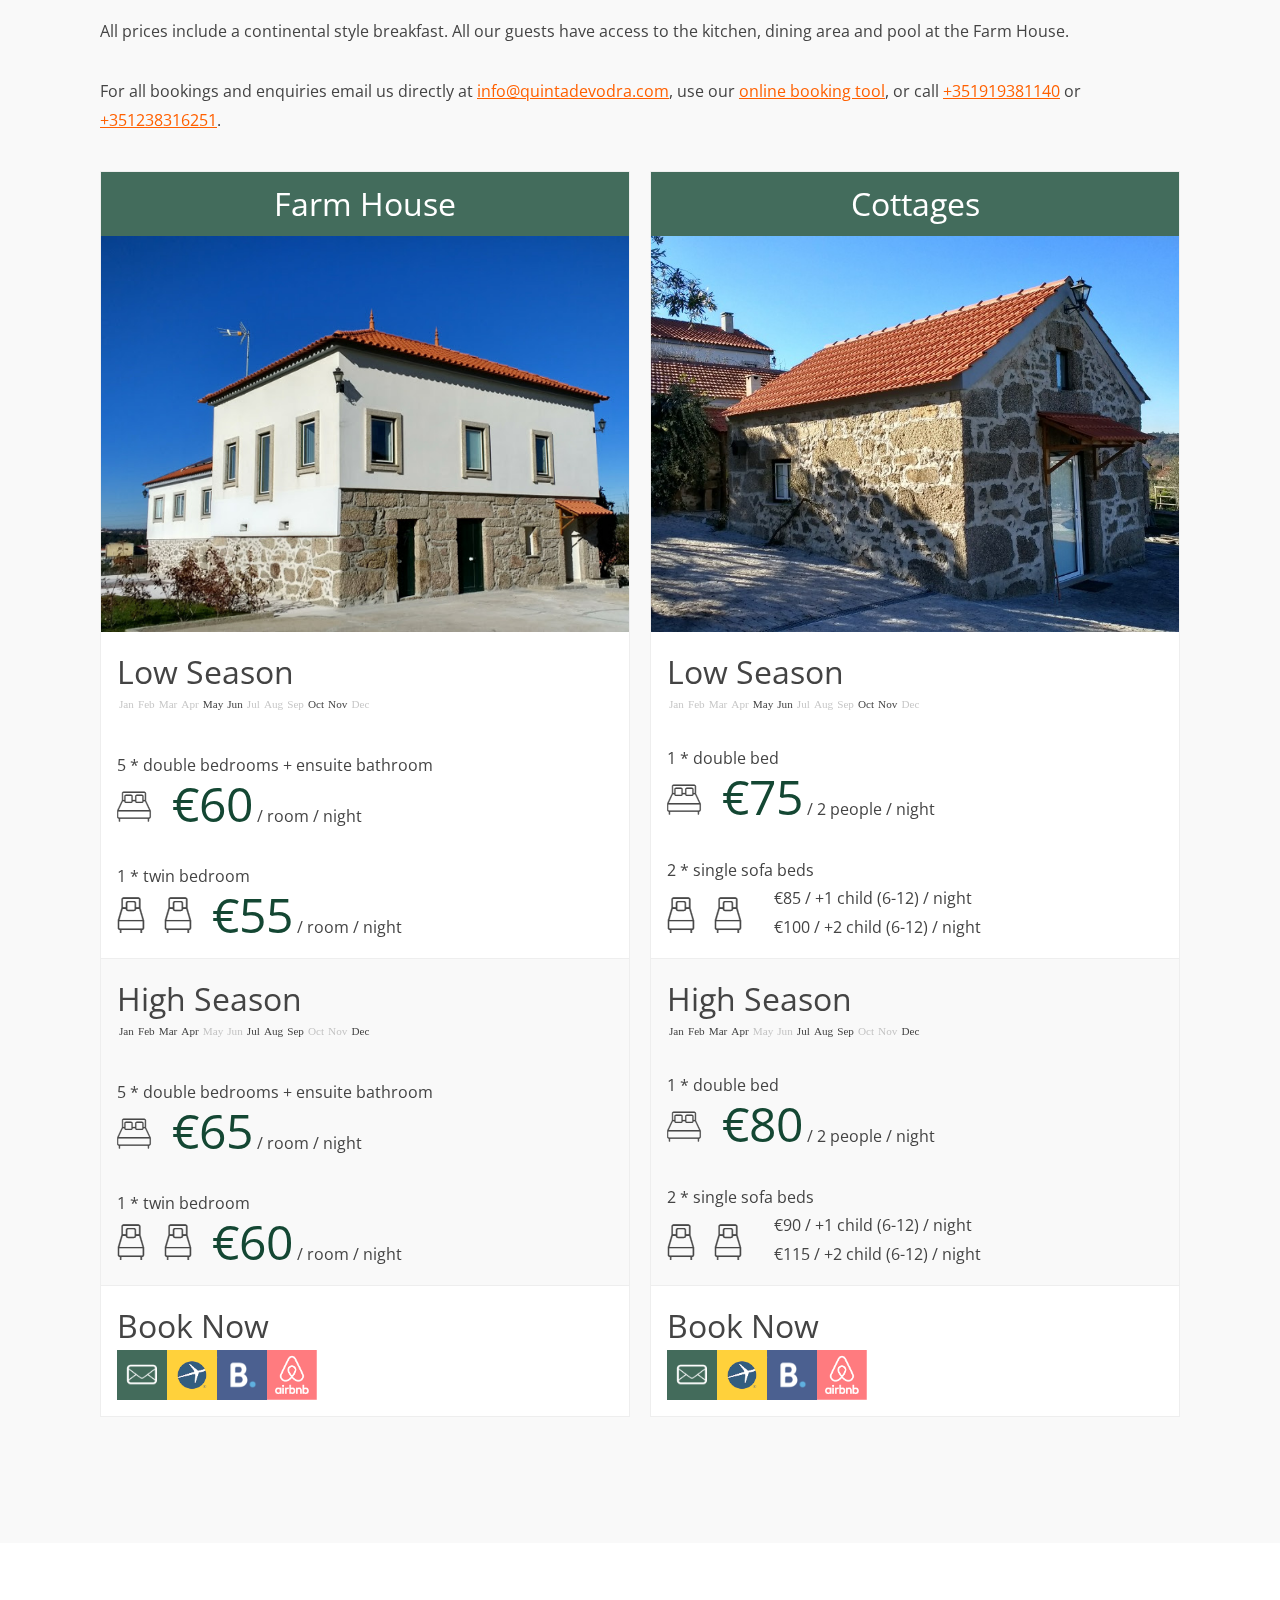
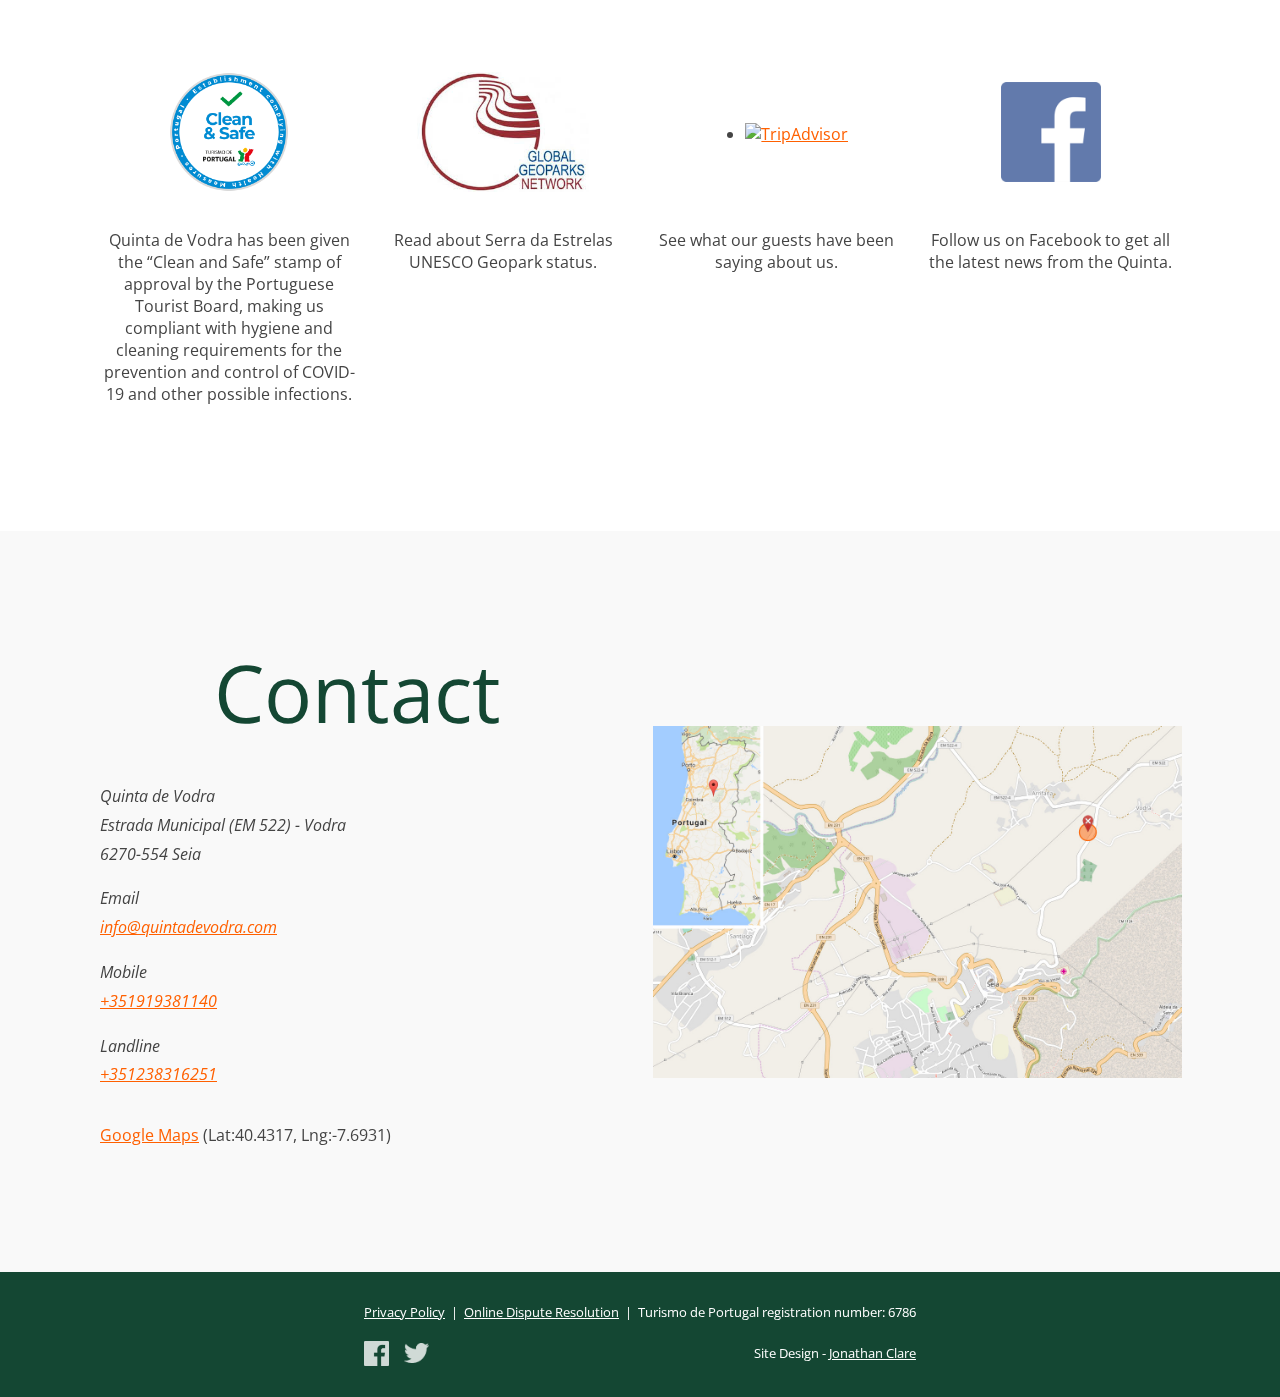
==== commit dcd29727: "Mobile changes" ====
--- a/index.html
+++ b/index.html
@@ -360,21 +360,21 @@
                         <div class="section-header">Contact</div>
                         <div class="section-info flex-box">
                             <address>
-                                <p>Quinta de Vodra<br/>Estrada Municipal (EM 522) - Vodra<br/>6270-554 Seia<br/>Portugal</p>
-                                <div>
-                                    <div style="display: grid;
-                                    grid-template-columns: max-content max-content;
-                                    grid-template-rows: repeat(3, 1fr);
-                                    grid-column-gap: 10px;
-                                    grid-row-gap: 0px;">
-                                        <div>Email:</div>
-                                        <a href="mailto:info@quintadevodra.com">info@quintadevodra.com</a>
-                                        <div>Mobile:</div>
-                                        <a href="tel:+351919381140">+351919381140</a>
-                                        <div>Landline:</div>
-                                        <a href="tel:+351238316251">+351238316251</a>
-                                    </div>
-                                </div> 
+                                <p>Quinta de Vodra
+                                    <br/>Estrada Municipal (EM 522) - Vodra
+                                    <br/>6270-554 Seia
+                                </p>
+                                <p>
+                                    <div>Email</div>
+                                    <a href="mailto:info@quintadevodra.com">info@quintadevodra.com</a>
+                                </p>
+                                <p>    
+                                    <div>Mobile</div>
+                                    <a href="tel:+351919381140">+351919381140</a></p>
+                                <p>    
+                                    <div>Landline</div>
+                                    <a href="tel:+351238316251">+351238316251</a>
+                                </p>
                             </address>
                             <p><a href="https://www.google.com/maps/place/Quinta+de+Vodra/@40.431918,-7.694747,1725m/data=!3m1!1e3!4m5!3m4!1s0x0:0x8f6ee46d5252d844!8m2!3d40.4317202!4d-7.6931869?hl=en-GB" target="_blank">Google Maps</a> (Lat:40.4317, Lng:-7.6931)</p>
                         </div>   
